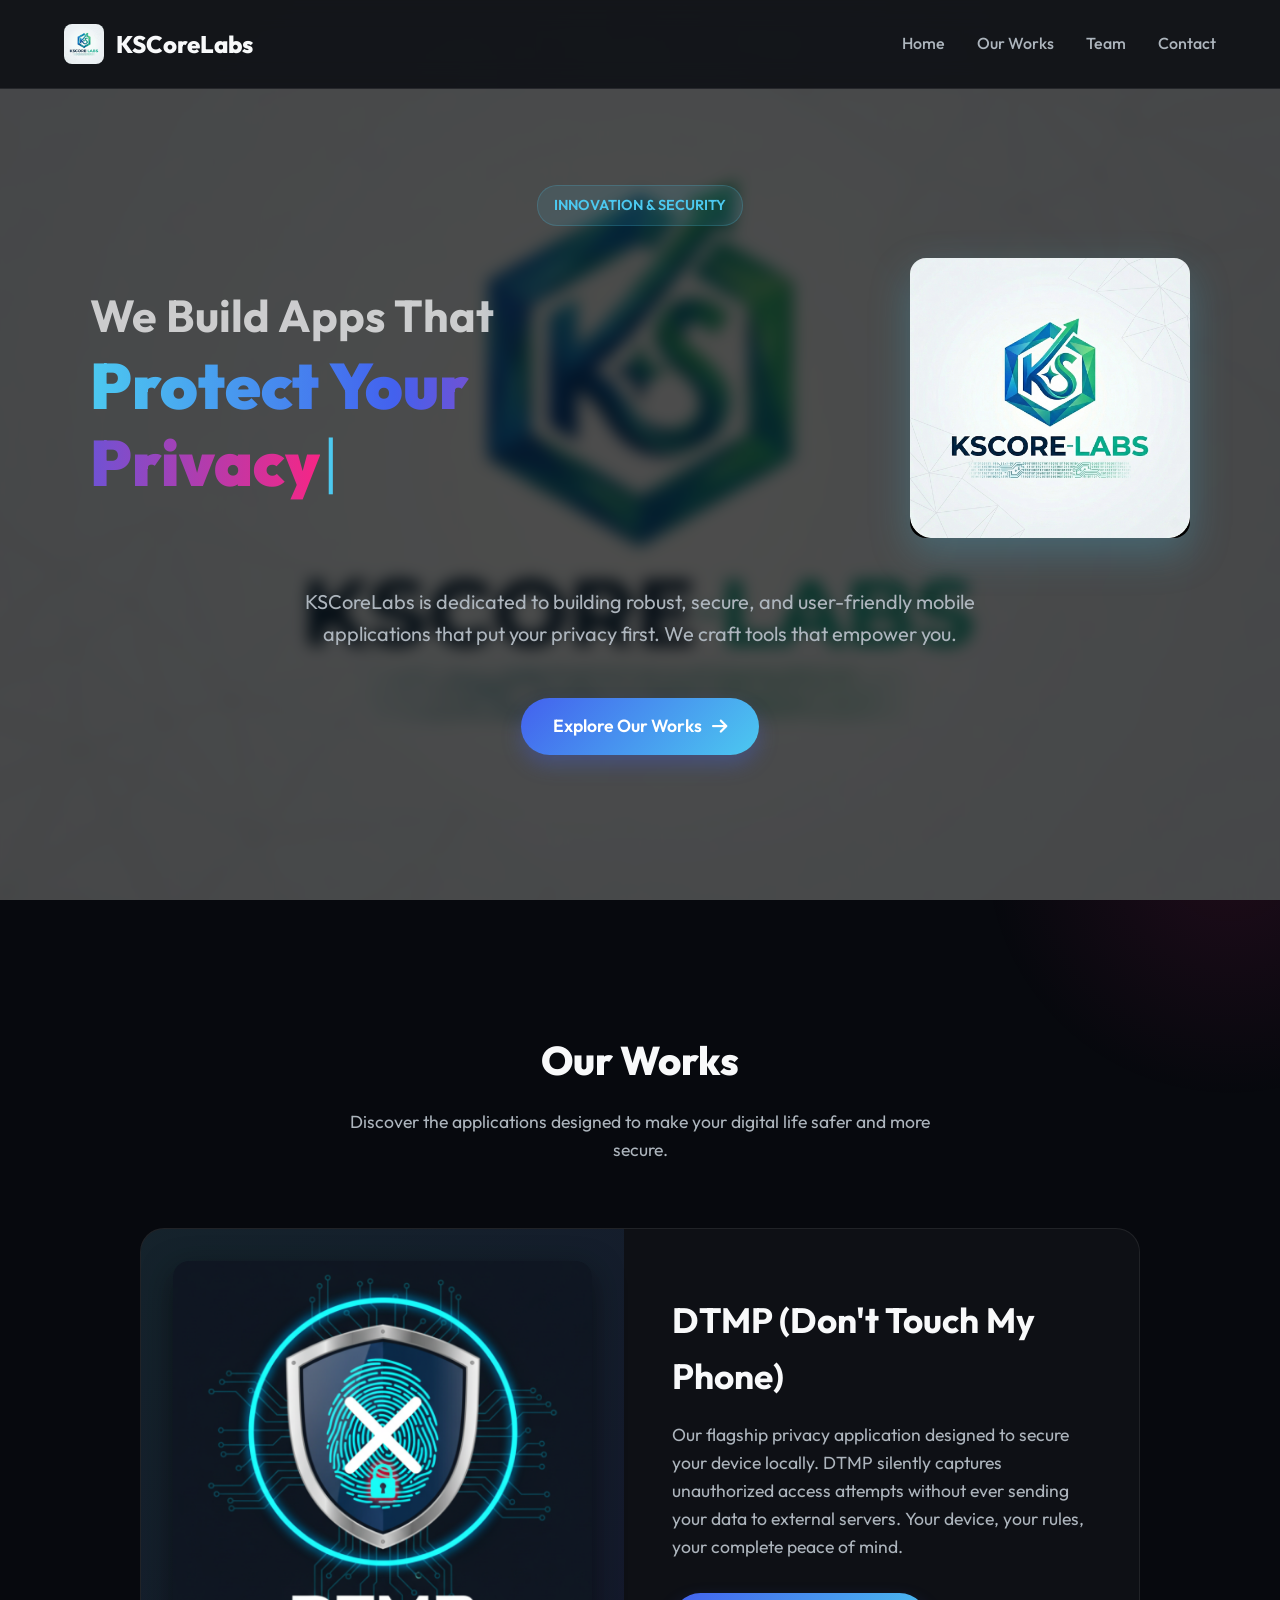
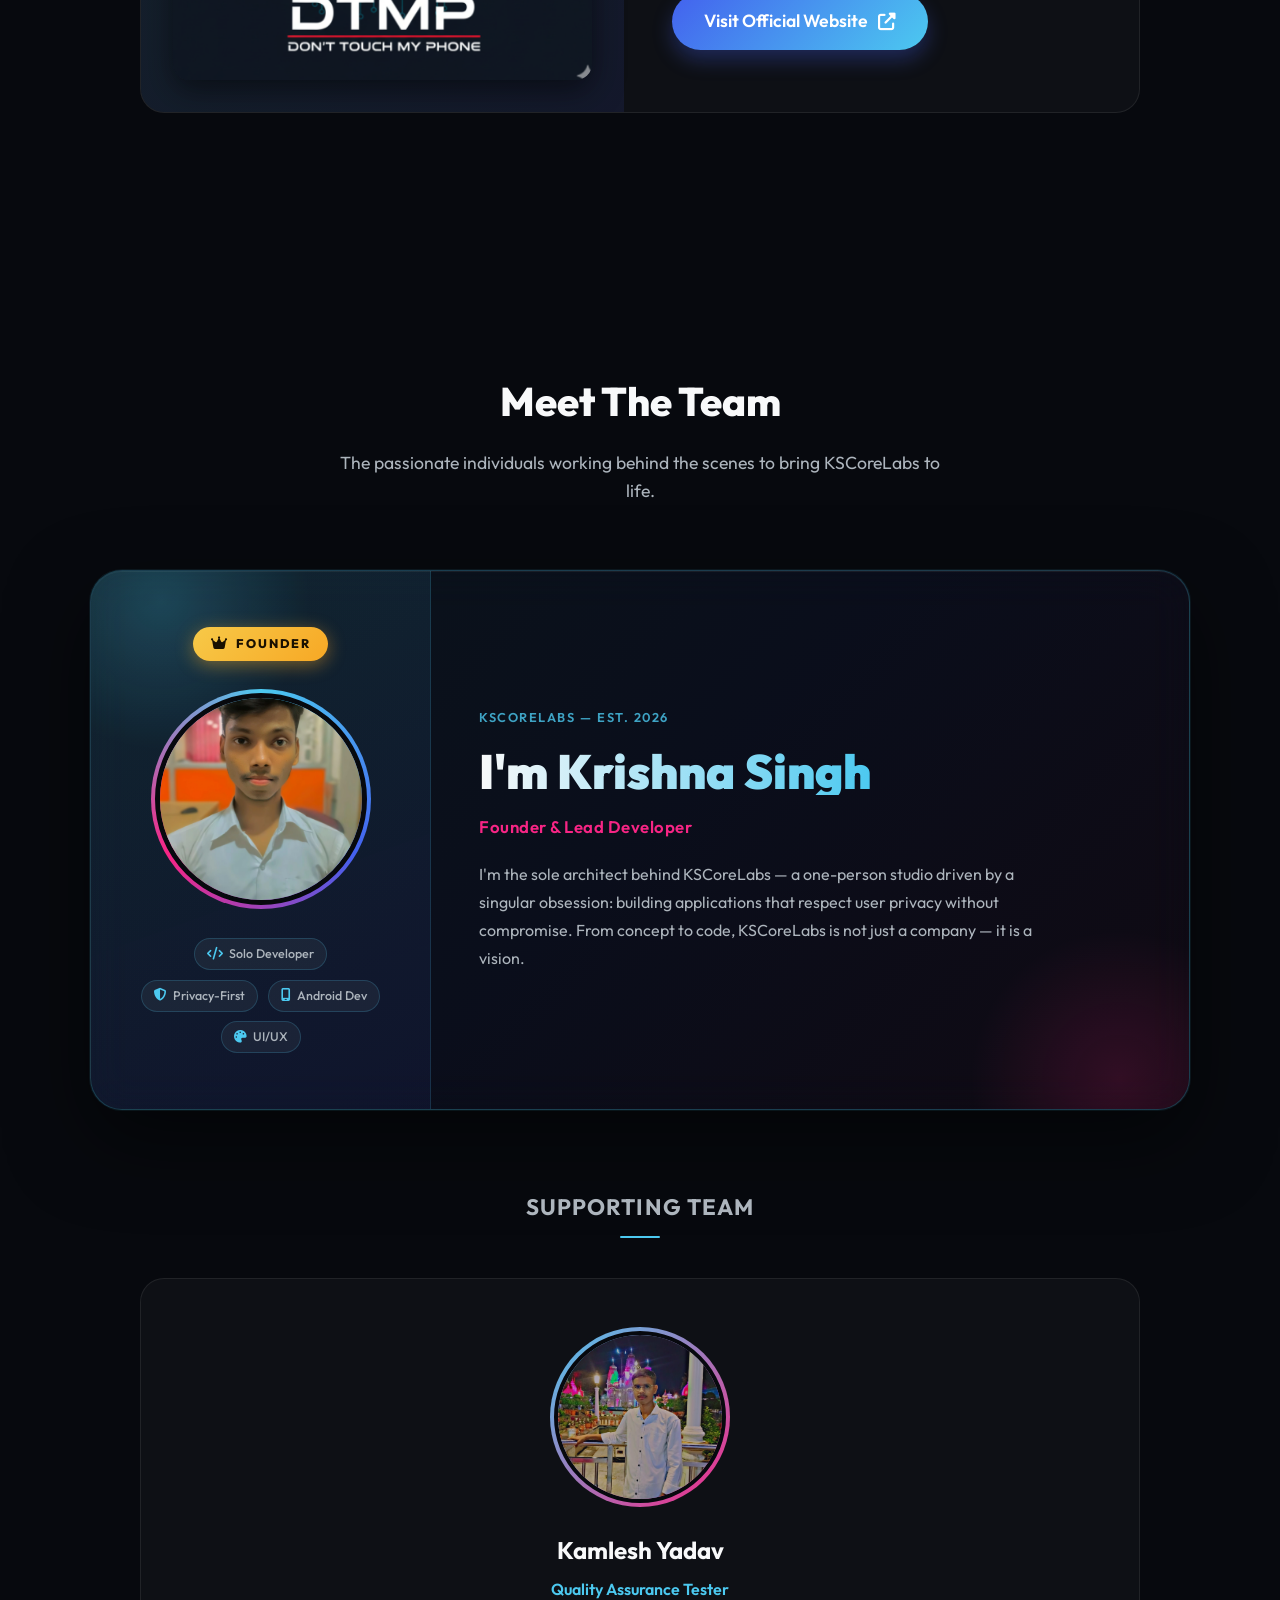
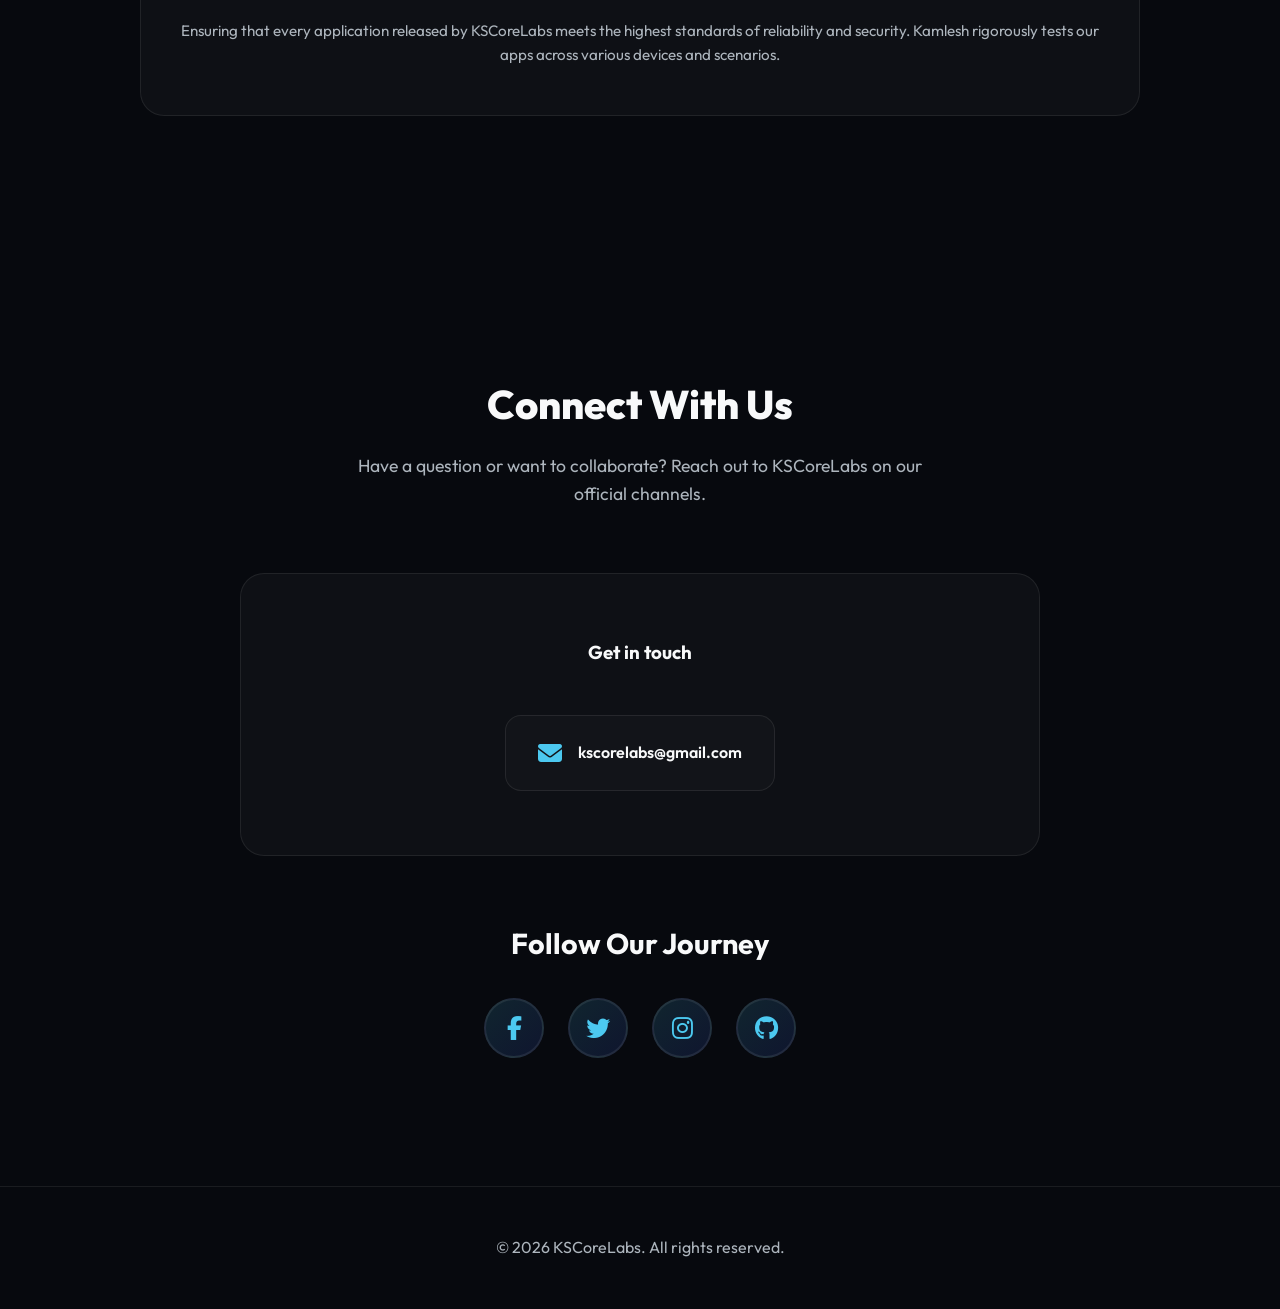
==== index.html @ 0d5e53f2 ".." ====
<!DOCTYPE html>
<html lang="en">
<head>
    <meta charset="UTF-8">
    <meta name="viewport" content="width=device-width, initial-scale=1.0">
    <title>KSCoreLabs | Official Website</title>
    
    <!-- Google Fonts -->
    <link rel="preconnect" href="https://fonts.googleapis.com">
    <link rel="preconnect" href="https://fonts.gstatic.com" crossorigin>
    <link href="https://fonts.googleapis.com/css2?family=Inter:wght@300;400;500;600&family=Outfit:wght@400;600;800;900&display=swap" rel="stylesheet">
    
    <!-- Font Awesome -->
    <link rel="stylesheet" href="https://cdnjs.cloudflare.com/ajax/libs/font-awesome/6.4.0/css/all.min.css">
    
    <!-- CSS -->
    <link rel="stylesheet" href="style.css">
</head>
<body>

    <!-- Background glow elements -->
    <div class="bg-glow"></div>
    <div class="bg-glow-2"></div>

    <!-- Navigation -->
    <nav>
        <a href="#" class="logo">
            <img src="Images/IMG_20260423_155552.png" alt="KSCoreLabs Logo">
            KSCoreLabs
        </a>
        <div class="mobile-menu-btn" id="menu-btn">
            <i class="fa-solid fa-bars"></i>
        </div>
        <ul class="nav-links" id="nav-links">
            <li><a href="#home">Home</a></li>
            <li><a href="#works">Our Works</a></li>
            <li><a href="#team">Team</a></li>
            <li><a href="#contact">Contact</a></li>
        </ul>
    </nav>

    <!-- Hero Section -->
    <section id="home" class="hero">
        <div class="hero-badge reveal">INNOVATION & SECURITY</div>
        <div class="hero-content reveal">
            <div class="hero-text">
                <h1>
                    <span class="hero-static">We Build Apps That </span><br>
                    <span class="hero-typewriter" id="typewriter"></span><span class="hero-cursor">|</span>
                </h1>
            </div>
            <img src="Images/IMG_20260423_155552.png" alt="KSCoreLabs Logo" class="hero-logo">
        </div>
        <p class="reveal">KSCoreLabs is dedicated to building robust, secure, and user-friendly mobile applications that put your privacy first. We craft tools that empower you.</p>
        <a href="#works" class="btn btn-primary reveal">
            Explore Our Works <i class="fa-solid fa-arrow-right"></i>
        </a>
    </section>

    <!-- Works / Projects Section -->
    <section id="works">
        <h2 class="section-title reveal">Our Works</h2>
        <p class="section-subtitle reveal">Discover the applications designed to make your digital life safer and more secure.</p>
        
        <div class="projects-grid">
            <div class="project-card reveal">
                <div class="project-image">
                    <img src="Images/Projectimage/ic_launcher-playstore.png" alt="DTMP App Logo">
                </div>
                <div class="project-content">
                    <h3>DTMP (Don't Touch My Phone)</h3>
                    <p>Our flagship privacy application designed to secure your device locally. DTMP silently captures unauthorized access attempts without ever sending your data to external servers. Your device, your rules, your complete peace of mind.</p>
                    <a href="https://kscorelabs.github.io/dtmp/" target="_blank" class="btn btn-primary" style="align-self: flex-start;">
                        Visit Official Website <i class="fa-solid fa-external-link-alt"></i>
                    </a>
                </div>
            </div>
        </div>
    </section>

   
    <section id="team">
        <h2 class="section-title reveal">Meet The Team</h2>
        <p class="section-subtitle reveal">The passionate individuals working behind the scenes to bring KSCoreLabs to life.</p>

       
        <div class="founder-card reveal">

            
            <div class="founder-glow founder-glow--tl"></div>
            <div class="founder-glow founder-glow--br"></div>

           
            <div class="founder-photo-col">
                <div class="founder-crown-badge">
                    <i class="fa-solid fa-crown"></i> FOUNDER
                </div>
                <div class="founder-img-ring">
                    <div class="founder-img-inner">
                        <img src="Images/about_owner.webp" alt="Krishna Singh">
                    </div>
                </div>
                <div class="founder-tags">
                    <span class="ftag"><i class="fa-solid fa-code"></i> Solo Developer</span>
                    <span class="ftag"><i class="fa-solid fa-shield-halved"></i> Privacy-First</span>
                    <span class="ftag"><i class="fa-solid fa-mobile-screen"></i> Android Dev</span>
                    <span class="ftag"><i class="fa-solid fa-palette"></i> UI/UX</span>
                </div>
            </div>

            <div class="founder-info-col">
                <div class="founder-org-label">KSCoreLabs &mdash; Est. 2026</div>
                <h3 class="founder-name">I'm Krishna Singh</h3>
                <p class="founder-role">Founder &amp; Lead Developer</p>
                <p class="founder-bio">
                    I'm the sole architect behind KSCoreLabs — a one-person studio driven by a singular obsession: building applications that respect user privacy without compromise. From concept to code, KSCoreLabs is not just a company — it is a vision.
                </p>

            </div>
        </div>

       
        <h3 class="team-sub-heading reveal">Supporting Team</h3>
        <div class="team-grid">
           
            <div class="team-card reveal">
                <div class="team-img-wrapper">
                    <img src="Images/tester_image.jpeg" alt="Kamlesh Yadav">
                </div>
                <h4>Kamlesh Yadav</h4>
                <p class="team-role">Quality Assurance Tester</p>
                <p class="team-bio">Ensuring that every application released by KSCoreLabs meets the highest standards of reliability and security. Kamlesh rigorously tests our apps across various devices and scenarios.</p>
            </div>
        </div>
    </section>

   
    <section id="contact">
        <h2 class="section-title reveal">Connect With Us</h2>
        <p class="section-subtitle reveal">Have a question or want to collaborate? Reach out to KSCoreLabs on our official channels.</p>
        
        <div class="contact-container reveal">
            <h3>Get in touch</h3>
            <div class="contact-links">
                <a href="mailto:kscorelabs@gmail.com" class="social-box">
                    <i class="fa-solid fa-envelope"></i> kscorelabs@gmail.com
                </a>
            </div>
        </div>

        <div class="social-links-container reveal">
            <h3>Follow Our Journey</h3>
            <div class="social-links">
                <a href="https://www.facebook.com/kscorelabs" target="_blank" class="social-link" title="Facebook">
                    <i class="fa-brands fa-facebook-f"></i>
                </a>
                <a href="https://x.com/kscorelabs" target="_blank" class="social-link" title="X (Twitter)">
                    <i class="fa-brands fa-twitter"></i>
                </a>
                <a href="https://instagram.com/kscorelabs" target="_blank" class="social-link" title="Instagram">
                    <i class="fa-brands fa-instagram"></i>
                </a>
                <a href="https://github.com/kscorelabs" target="_blank" class="social-link" title="GitHub">
                    <i class="fa-brands fa-github"></i>
                </a>
            </div>
        </div>
    </section>

    
    <footer>
        <p>&copy; 2026 KSCoreLabs. All rights reserved.</p>
    </footer>

   
    <script src="script.js"></script>
</body>
</html>
---- style.css ----
:root {
    --bg-dark: #07090e;
    --bg-card: rgba(255, 255, 255, 0.03);
    --primary: #4cc9f0;
    --secondary: #4361ee;
    --accent: #f72585;
    --text-main: #f8f9fa;
    --text-muted: #adb5bd;
    --border: rgba(255, 255, 255, 0.08);
}

* {
    margin: 0;
    padding: 0;
    box-sizing: border-box;
    font-family: 'Outfit', 'Inter', sans-serif;
    scroll-behavior: smooth;
}

body {
    background-color: var(--bg-dark);
    color: var(--text-main);
    line-height: 1.6;
    overflow-x: hidden;
    position: relative;
}

/* Background Blur Effects */
.bg-glow {
    position: fixed;
    width: 600px;
    height: 600px;
    background: radial-gradient(circle, rgba(67, 97, 238, 0.15) 0%, rgba(0, 0, 0, 0) 70%);
    top: -300px;
    left: -300px;
    border-radius: 50%;
    z-index: -1;
    pointer-events: none;
}

.bg-glow-2 {
    position: fixed;
    width: 500px;
    height: 500px;
    background: radial-gradient(circle, rgba(247, 37, 133, 0.1) 0%, rgba(0, 0, 0, 0) 70%);
    bottom: -200px;
    right: -200px;
    border-radius: 50%;
    z-index: -1;
    pointer-events: none;
}

/* Navigation */
nav {
    position: fixed;
    top: 0;
    width: 100%;
    padding: 1.5rem 5%;
    display: flex;
    justify-content: space-between;
    align-items: center;
    background: rgba(7, 9, 14, 0.8);
    backdrop-filter: blur(12px);
    border-bottom: 1px solid var(--border);
    z-index: 1000;
}

.logo {
    display: flex;
    align-items: center;
    gap: 12px;
    font-size: 1.5rem;
    font-weight: 800;
    color: var(--text-main);
    text-decoration: none;
}

.logo img {
    height: 40px;
    border-radius: 8px;
}

.nav-links {
    display: flex;
    gap: 2rem;
    list-style: none;
}

.nav-links a {
    color: var(--text-muted);
    text-decoration: none;
    font-weight: 500;
    transition: color 0.3s;
}

.nav-links a:hover {
    color: var(--primary);
}

.mobile-menu-btn {
    display: none;
    font-size: 1.5rem;
    color: var(--text-main);
    cursor: pointer;
}

/* Hero Section */
.hero {
    height: 100svh;          /* fixed height — never grows/shrinks with content */
    min-height: 560px;       /* floor for very small screens */
    display: flex;
    flex-direction: column;
    justify-content: center;
    align-items: center;
    text-align: center;
    padding: 100px 5% 60px;
    position: relative;
    overflow: hidden;        /* contain any internal reflow */
}

@media (max-width: 768px) {
    .hero {
        height: 100svh;
        min-height: 480px;
        padding: 90px 5% 40px;
        justify-content: flex-start;
        padding-top: 90px;
    }
}

.hero::before {
    content: '';
    position: absolute;
    /* extend slightly beyond hero bounds so blur edges are clipped */
    inset: -20px;
    background-image: url('Images/IMG_20260423_175306.png');
    background-size: cover;
    background-position: center;
    filter: blur(8px) brightness(0.3);
    z-index: -1;
    /* own compositing layer — prevents repaint when text changes */
    transform: translateZ(0);
    will-change: transform;
}

.hero-badge {
    background: rgba(76, 201, 240, 0.1);
    color: var(--primary);
    padding: 8px 16px;
    border-radius: 20px;
    font-weight: 600;
    font-size: 0.9rem;
    margin-bottom: 2rem;
    border: 1px solid rgba(76, 201, 240, 0.2);
}

.hero h1 {
    font-size: 4rem;
    font-weight: 900;
    line-height: 1.2;
    margin-bottom: 1.5rem;
    max-width: 600px;
    /* Reserve height for 2 lines so the typewriter never causes layout shift */
    min-height: 2.4em;
}

.hero-static {
    color: var(--text-main);
    font-size: 2.8rem;
    font-weight: 700;
    opacity: 0.75;
}

.hero-typewriter {
    background: linear-gradient(to right, var(--primary), var(--secondary), var(--accent));
    -webkit-background-clip: text;
    -webkit-text-fill-color: transparent;
    background-clip: text;
}

.hero-cursor {
    display: inline-block;
    color: var(--primary);
    font-weight: 300;
    margin-left: 2px;
    animation: blink 0.9s step-end infinite;
    -webkit-text-fill-color: var(--primary);
}

@keyframes blink {
    0%, 100% { opacity: 1; }
    50%       { opacity: 0; }
}

.hero-content {
    display: flex;
    align-items: center;
    justify-content: space-between;
    gap: 3rem;
    max-width: 1100px;
    width: 100%;
    margin-bottom: 3rem;
}

.hero-text {
    flex: 1;
    text-align: left;
}

.hero-logo {
    width: 280px;
    height: auto;
    border-radius: 16px;
    box-shadow: 0 15px 40px rgba(76, 201, 240, 0.25);
    flex-shrink: 0;
}

/* Responsive: Adjust layout on tablets */
@media (max-width: 1024px) {
    .hero-content {
        gap: 2rem;
    }
    
    .hero-logo {
        width: 220px;
    }
    
    .hero h1 {
        font-size: 3rem;
        min-height: 2.4em;
    }

    .hero-static {
        font-size: 2.2rem;
    }
}

/* Responsive: Stack on mobile */
@media (max-width: 768px) {
    .hero-content {
        flex-direction: column-reverse;
        text-align: center;
        gap: 1.5rem;
        margin-bottom: 1.5rem;
    }
    
    .hero-text {
        text-align: center;
    }
    
    .hero-logo {
        width: 150px;
        border-radius: 12px;
    }
    
    .hero h1 {
        font-size: 2rem;
        margin-bottom: 0.8rem;
        max-width: 100%;
        /* 3em covers all phrases even when they wrap on narrow mobile */
        min-height: 3em;
    }

    .hero-static {
        font-size: 1.6rem;
    }

    .hero p {
        font-size: 1rem;
        margin-bottom: 2rem;
    }

    .hero-badge {
        font-size: 0.75rem;
        padding: 6px 12px;
        margin-bottom: 1.2rem;
    }

    .btn {
        padding: 12px 24px;
        font-size: 0.95rem;
    }
}

.hero p {
    font-size: 1.25rem;
    color: var(--text-muted);
    max-width: 700px;
    margin-bottom: 3rem;
}

/* Buttons */
.btn {
    padding: 14px 32px;
    border-radius: 30px;
    font-weight: 600;
    font-size: 1.1rem;
    text-decoration: none;
    transition: all 0.3s ease;
    display: inline-flex;
    align-items: center;
    gap: 10px;
    cursor: pointer;
    border: none;
}

.btn-primary {
    background: linear-gradient(135deg, var(--secondary), var(--primary));
    color: #fff;
    box-shadow: 0 10px 20px rgba(67, 97, 238, 0.3);
}

.btn-primary:hover {
    transform: translateY(-3px);
    box-shadow: 0 15px 25px rgba(67, 97, 238, 0.4);
}

/* Section Common */
section {
    padding: 8rem 5%;
}

@media (max-width: 768px) {
    section {
        padding: 5rem 5%;
    }

    .section-title {
        font-size: 2rem;
    }

    .section-subtitle {
        font-size: 1rem;
        margin-bottom: 2.5rem;
    }
}

.section-title {
    text-align: center;
    font-size: 2.5rem;
    font-weight: 800;
    margin-bottom: 1rem;
}

.section-subtitle {
    text-align: center;
    color: var(--text-muted);
    font-size: 1.1rem;
    margin-bottom: 4rem;
    max-width: 600px;
    margin-left: auto;
    margin-right: auto;
}

/* Works / Projects */
.projects-grid {
    display: flex;
    justify-content: center;
}

.project-card {
    background: var(--bg-card);
    border: 1px solid var(--border);
    border-radius: 24px;
    overflow: hidden;
    max-width: 1000px;
    width: 100%;
    display: grid;
    grid-template-columns: 1fr 1fr;
    gap: 2rem;
    transition: transform 0.4s, box-shadow 0.4s;
}

.project-card:hover {
    transform: translateY(-10px);
    box-shadow: 0 20px 40px rgba(0, 0, 0, 0.4);
    border-color: rgba(255, 255, 255, 0.15);
}

.project-image {
    padding: 2rem;
    display: flex;
    align-items: center;
    justify-content: center;
    background: linear-gradient(135deg, rgba(76, 201, 240, 0.1), rgba(67, 97, 238, 0.1));
}

.project-image img {
    max-width: 100%;
    border-radius: 16px;
    box-shadow: 0 10px 30px rgba(0, 0, 0, 0.5);
    transition: transform 0.5s;
}

.project-card:hover .project-image img {
    transform: scale(1.05);
}

.project-content {
    padding: 3rem 3rem 3rem 1rem;
    display: flex;
    flex-direction: column;
    justify-content: center;
}

.project-content h3 {
    font-size: 2.2rem;
    margin-bottom: 1rem;
}

.project-content p {
    color: var(--text-muted);
    margin-bottom: 2rem;
    font-size: 1.1rem;
}

/* Team */
.team-grid {
    display: grid;
    grid-template-columns: repeat(auto-fit, minmax(300px, 1fr));
    gap: 3rem;
    max-width: 1000px;
    margin: 0 auto;
}

.team-card {
    background: var(--bg-card);
    border: 1px solid var(--border);
    border-radius: 24px;
    padding: 3rem 2rem;
    text-align: center;
    transition: all 0.3s;
}

.team-card:hover {
    transform: translateY(-10px);
    border-color: var(--primary);
    background: rgba(255, 255, 255, 0.05);
}

.team-img-wrapper {
    width: 180px;
    height: 180px;
    margin: 0 auto 1.5rem;
    border-radius: 50%;
    padding: 4px;
    background: linear-gradient(135deg, var(--primary), var(--accent));
}

.team-img-wrapper img {
    width: 100%;
    height: 100%;
    object-fit: cover;
    border-radius: 50%;
    border: 4px solid var(--bg-dark);
}

.team-card h4 {
    font-size: 1.5rem;
    margin-bottom: 0.5rem;
}

.team-role {
    color: var(--primary);
    font-weight: 600;
    margin-bottom: 1rem;
}

.team-bio {
    color: var(--text-muted);
    font-size: 0.95rem;
}

/* Contact */
.contact-container {
    background: var(--bg-card);
    border: 1px solid var(--border);
    border-radius: 24px;
    padding: 4rem;
    max-width: 800px;
    margin: 0 auto;
    text-align: center;
}

.contact-links {
    display: flex;
    justify-content: center;
    gap: 2rem;
    margin-top: 3rem;
    flex-wrap: wrap;
}

.social-box {
    display: flex;
    align-items: center;
    gap: 1rem;
    padding: 1.5rem 2rem;
    background: rgba(255, 255, 255, 0.02);
    border: 1px solid var(--border);
    border-radius: 16px;
    text-decoration: none;
    color: var(--text-main);
    transition: all 0.3s;
    font-weight: 600;
}

.social-box i {
    font-size: 1.5rem;
    color: var(--primary);
}

.social-box:hover {
    background: rgba(76, 201, 240, 0.1);
    border-color: var(--primary);
    transform: translateY(-5px);
}

/* Social Links */
.social-links-container {
    margin-top: 4rem;
    text-align: center;
}

.social-links-container h3 {
    font-size: 1.8rem;
    margin-bottom: 2rem;
    color: var(--text-main);
}

.social-links {
    display: flex;
    justify-content: center;
    gap: 1.5rem;
    flex-wrap: wrap;
}

.social-link {
    width: 60px;
    height: 60px;
    display: flex;
    align-items: center;
    justify-content: center;
    background: linear-gradient(135deg, rgba(76, 201, 240, 0.15), rgba(67, 97, 238, 0.15));
    border: 2px solid var(--border);
    border-radius: 50%;
    color: var(--primary);
    font-size: 1.5rem;
    text-decoration: none;
    transition: all 0.3s cubic-bezier(0.34, 1.56, 0.64, 1);
    position: relative;
    overflow: hidden;
}

.social-link::before {
    content: '';
    position: absolute;
    top: 0;
    left: -100%;
    width: 100%;
    height: 100%;
    background: linear-gradient(135deg, var(--primary), var(--secondary));
    border-radius: 50%;
    z-index: -1;
    transition: left 0.3s cubic-bezier(0.34, 1.56, 0.64, 1);
}

.social-link:hover {
    color: #fff;
    border-color: var(--primary);
    transform: translateY(-10px) scale(1.1);
    box-shadow: 0 15px 35px rgba(76, 201, 240, 0.3);
}

.social-link:hover::before {
    left: 0;
}

/* Responsive: Social links on mobile */
@media (max-width: 768px) {
    .social-links {
        gap: 1rem;
    }
    
    .social-link {
        width: 50px;
        height: 50px;
        font-size: 1.2rem;
    }
    
    .social-links-container h3 {
        font-size: 1.5rem;
    }
}

/* ============================================================
   FOUNDER CARD — Premium Full-Width Layout
   ============================================================ */

.founder-card {
    position: relative;
    max-width: 1100px;
    margin: 0 auto 5rem;
    display: grid;
    grid-template-columns: 340px 1fr;
    gap: 0;
    border-radius: 32px;
    overflow: hidden;
    background: linear-gradient(135deg,
        rgba(76, 201, 240, 0.06) 0%,
        rgba(67, 97, 238, 0.06) 50%,
        rgba(247, 37, 133, 0.04) 100%);
    border: 1px solid rgba(76, 201, 240, 0.25);
    box-shadow:
        0 0 0 1px rgba(76, 201, 240, 0.08),
        0 30px 80px rgba(0, 0, 0, 0.5),
        inset 0 1px 0 rgba(255, 255, 255, 0.06);
    backdrop-filter: blur(20px);
    transition: box-shadow 0.5s ease, transform 0.5s ease;
}

.founder-card:hover {
    transform: translateY(-6px);
    box-shadow:
        0 0 0 1px rgba(76, 201, 240, 0.2),
        0 40px 100px rgba(0, 0, 0, 0.6),
        0 0 60px rgba(76, 201, 240, 0.12),
        inset 0 1px 0 rgba(255, 255, 255, 0.08);
}

/* Animated corner glow blobs */
.founder-glow {
    position: absolute;
    width: 300px;
    height: 300px;
    border-radius: 50%;
    pointer-events: none;
    animation: founderPulse 6s ease-in-out infinite;
    z-index: 0;
}

.founder-glow--tl {
    top: -120px;
    left: -80px;
    background: radial-gradient(circle, rgba(76, 201, 240, 0.2) 0%, transparent 70%);
    animation-delay: 0s;
}

.founder-glow--br {
    bottom: -120px;
    right: -80px;
    background: radial-gradient(circle, rgba(247, 37, 133, 0.15) 0%, transparent 70%);
    animation-delay: 3s;
}

@keyframes founderPulse {
    0%, 100% { transform: scale(1);   opacity: 0.8; }
    50%       { transform: scale(1.2); opacity: 1;   }
}

/* ---- Photo Column ---- */
.founder-photo-col {
    position: relative;
    z-index: 1;
    display: flex;
    flex-direction: column;
    align-items: center;
    justify-content: center;
    padding: 3.5rem 2.5rem;
    background: linear-gradient(160deg,
        rgba(76, 201, 240, 0.1) 0%,
        rgba(67, 97, 238, 0.08) 100%);
    border-right: 1px solid rgba(76, 201, 240, 0.15);
    gap: 1.8rem;
}

/* Crown badge */
.founder-crown-badge {
    display: inline-flex;
    align-items: center;
    gap: 8px;
    background: linear-gradient(135deg, #f7c948, #f7a825);
    color: #1a1000;
    padding: 7px 18px;
    border-radius: 30px;
    font-size: 0.78rem;
    font-weight: 800;
    letter-spacing: 0.15em;
    text-transform: uppercase;
    box-shadow: 0 4px 18px rgba(247, 168, 37, 0.45);
    animation: crownFloat 3s ease-in-out infinite;
}

.founder-crown-badge i {
    font-size: 0.9rem;
}

@keyframes crownFloat {
    0%, 100% { transform: translateY(0);  }
    50%       { transform: translateY(-4px); }
}

/* Spinning gradient ring */
.founder-img-ring {
    width: 220px;
    height: 220px;
    border-radius: 50%;
    padding: 4px;
    background: conic-gradient(
        var(--primary),
        var(--secondary),
        var(--accent),
        var(--primary)
    );
    flex-shrink: 0;
}

.founder-img-inner {
    width: 100%;
    height: 100%;
    border-radius: 50%;
    overflow: hidden;
    border: 5px solid var(--bg-dark);
}

.founder-img-inner img {
    width: 100%;
    height: 100%;
    object-fit: cover;
    transition: transform 0.5s ease;
}

.founder-card:hover .founder-img-inner img {
    transform: scale(1.07);
}

/* Skill tags */
.founder-tags {
    display: flex;
    flex-wrap: wrap;
    gap: 0.6rem;
    justify-content: center;
}

.ftag {
    display: inline-flex;
    align-items: center;
    gap: 6px;
    background: rgba(255, 255, 255, 0.05);
    border: 1px solid rgba(76, 201, 240, 0.2);
    color: var(--text-muted);
    padding: 5px 12px;
    border-radius: 20px;
    font-size: 0.78rem;
    font-weight: 500;
    transition: all 0.3s;
}

.ftag i {
    color: var(--primary);
    font-size: 0.8rem;
}

.ftag:hover {
    background: rgba(76, 201, 240, 0.12);
    border-color: var(--primary);
    color: var(--text-main);
    transform: translateY(-2px);
}

/* ---- Info Column ---- */
.founder-info-col {
    position: relative;
    z-index: 1;
    padding: 3.5rem 3.5rem 3.5rem 3rem;
    display: flex;
    flex-direction: column;
    justify-content: center;
    gap: 1.2rem;
}

.founder-org-label {
    font-size: 0.8rem;
    font-weight: 600;
    letter-spacing: 0.12em;
    text-transform: uppercase;
    color: var(--primary);
    opacity: 0.8;
}

.founder-name {
    font-size: 3rem;
    font-weight: 900;
    line-height: 1;
    background: linear-gradient(90deg, var(--text-main) 0%, var(--primary) 60%, var(--accent) 100%);
    -webkit-background-clip: text;
    -webkit-text-fill-color: transparent;
    background-clip: text;
}

.founder-role {
    font-size: 1.05rem;
    font-weight: 600;
    color: var(--accent);
    letter-spacing: 0.03em;
}

.founder-bio {
    color: var(--text-muted);
    font-size: 1rem;
    line-height: 1.75;
    max-width: 560px;
}

/* Stats row */
.founder-stats {
    display: flex;
    align-items: center;
    gap: 1.5rem;
    margin: 0.5rem 0;
}

.fstat {
    display: flex;
    flex-direction: column;
    gap: 2px;
}

.fstat-num {
    font-size: 2rem;
    font-weight: 900;
    background: linear-gradient(135deg, var(--primary), var(--secondary));
    -webkit-background-clip: text;
    -webkit-text-fill-color: transparent;
    background-clip: text;
    line-height: 1;
}

.fstat-label {
    font-size: 0.75rem;
    color: var(--text-muted);
    font-weight: 500;
    text-transform: uppercase;
    letter-spacing: 0.08em;
}

.fstat-divider {
    width: 1px;
    height: 40px;
    background: rgba(255, 255, 255, 0.1);
}

/* Quote block */
.founder-quote {
    display: flex;
    align-items: flex-start;
    gap: 12px;
    background: rgba(76, 201, 240, 0.06);
    border-left: 3px solid var(--primary);
    border-radius: 0 12px 12px 0;
    padding: 1rem 1.4rem;
    color: var(--text-muted);
    font-style: italic;
    font-size: 0.95rem;
    line-height: 1.6;
}

.founder-quote i {
    color: var(--primary);
    font-size: 1.1rem;
    flex-shrink: 0;
    margin-top: 2px;
}

/* Supporting team sub-heading */
.team-sub-heading {
    text-align: center;
    font-size: 1.4rem;
    font-weight: 700;
    color: var(--text-muted);
    letter-spacing: 0.05em;
    text-transform: uppercase;
    margin-bottom: 2.5rem;
    position: relative;
}

.team-sub-heading::after {
    content: '';
    display: block;
    width: 40px;
    height: 2px;
    background: var(--primary);
    margin: 0.6rem auto 0;
    border-radius: 2px;
}

/* Responsive: Founder card */
@media (max-width: 900px) {
    .founder-card {
        grid-template-columns: 1fr;
        margin: 0 0 3rem;
    }

    .founder-photo-col {
        border-right: none;
        border-bottom: 1px solid rgba(76, 201, 240, 0.15);
        padding: 2.5rem 1.5rem;
        gap: 1.2rem;
    }

    .founder-info-col {
        padding: 2rem 1.5rem;
        gap: 0.9rem;
    }

    .founder-name {
        font-size: 2.2rem;
    }

    .founder-bio {
        max-width: 100%;
    }
}

@media (max-width: 500px) {
    .founder-img-ring {
        width: 160px;
        height: 160px;
    }

    .founder-name {
        font-size: 1.8rem;
    }

    .founder-org-label {
        font-size: 0.72rem;
    }

    .founder-role {
        font-size: 0.95rem;
    }

    .founder-bio {
        font-size: 0.92rem;
    }

    .founder-stats {
        flex-wrap: wrap;
        gap: 1rem;
        justify-content: center;
    }

    .fstat-divider {
        display: none;
    }

    .fstat {
        align-items: center;
    }

    .fstat-num {
        font-size: 1.6rem;
    }

    .founder-quote {
        font-size: 0.88rem;
        padding: 0.8rem 1rem;
    }

    .founder-tags {
        gap: 0.4rem;
    }

    .ftag {
        font-size: 0.72rem;
        padding: 4px 10px;
    }

    .team-grid {
        grid-template-columns: 1fr;
    }

    .team-img-wrapper {
        width: 140px;
        height: 140px;
    }

    .contact-container {
        padding: 1.5rem 1rem;
    }
}

/* Footer */
footer {
    text-align: center;
    padding: 3rem 5%;
    border-top: 1px solid var(--border);
    color: var(--text-muted);
}

.footer-socials {
    display: flex;
    justify-content: center;
    gap: 1.5rem;
    margin-bottom: 1.5rem;
}

.footer-socials a {
    color: var(--text-main);
    font-size: 1.5rem;
    transition: color 0.3s, transform 0.3s;
}

.footer-socials a:hover {
    color: var(--primary);
    transform: translateY(-3px);
}

/* Animations */
.reveal {
    opacity: 0;
    transform: translateY(30px);
    transition: all 0.8s ease;
}

.reveal.active {
    opacity: 1;
    transform: translateY(0);
}

/* Responsive */
@media (max-width: 900px) {
    .project-card {
        grid-template-columns: 1fr;
    }
    .project-image {
        padding: 2rem;
    }
    .project-content {
        padding: 1.5rem 2rem 2rem;
        text-align: center;
    }
    .project-content h3 {
        font-size: 1.6rem;
    }
    .project-content p {
        font-size: 1rem;
    }
    .project-content .btn {
        align-self: center !important;
    }
}

@media (max-width: 768px) {
    .hero h1 {
        font-size: 3rem;
    }
    
    .nav-links {
        position: absolute;
        top: 100%;
        left: 0;
        width: 100%;
        background: var(--bg-dark);
        flex-direction: column;
        padding: 2rem 0;
        text-align: center;
        border-bottom: 1px solid var(--border);
        display: none;
    }
    
    .nav-links.show {
        display: flex;
    }
    
    .mobile-menu-btn {
        display: block;
    }

    .contact-container {
        padding: 2rem;
    }
}
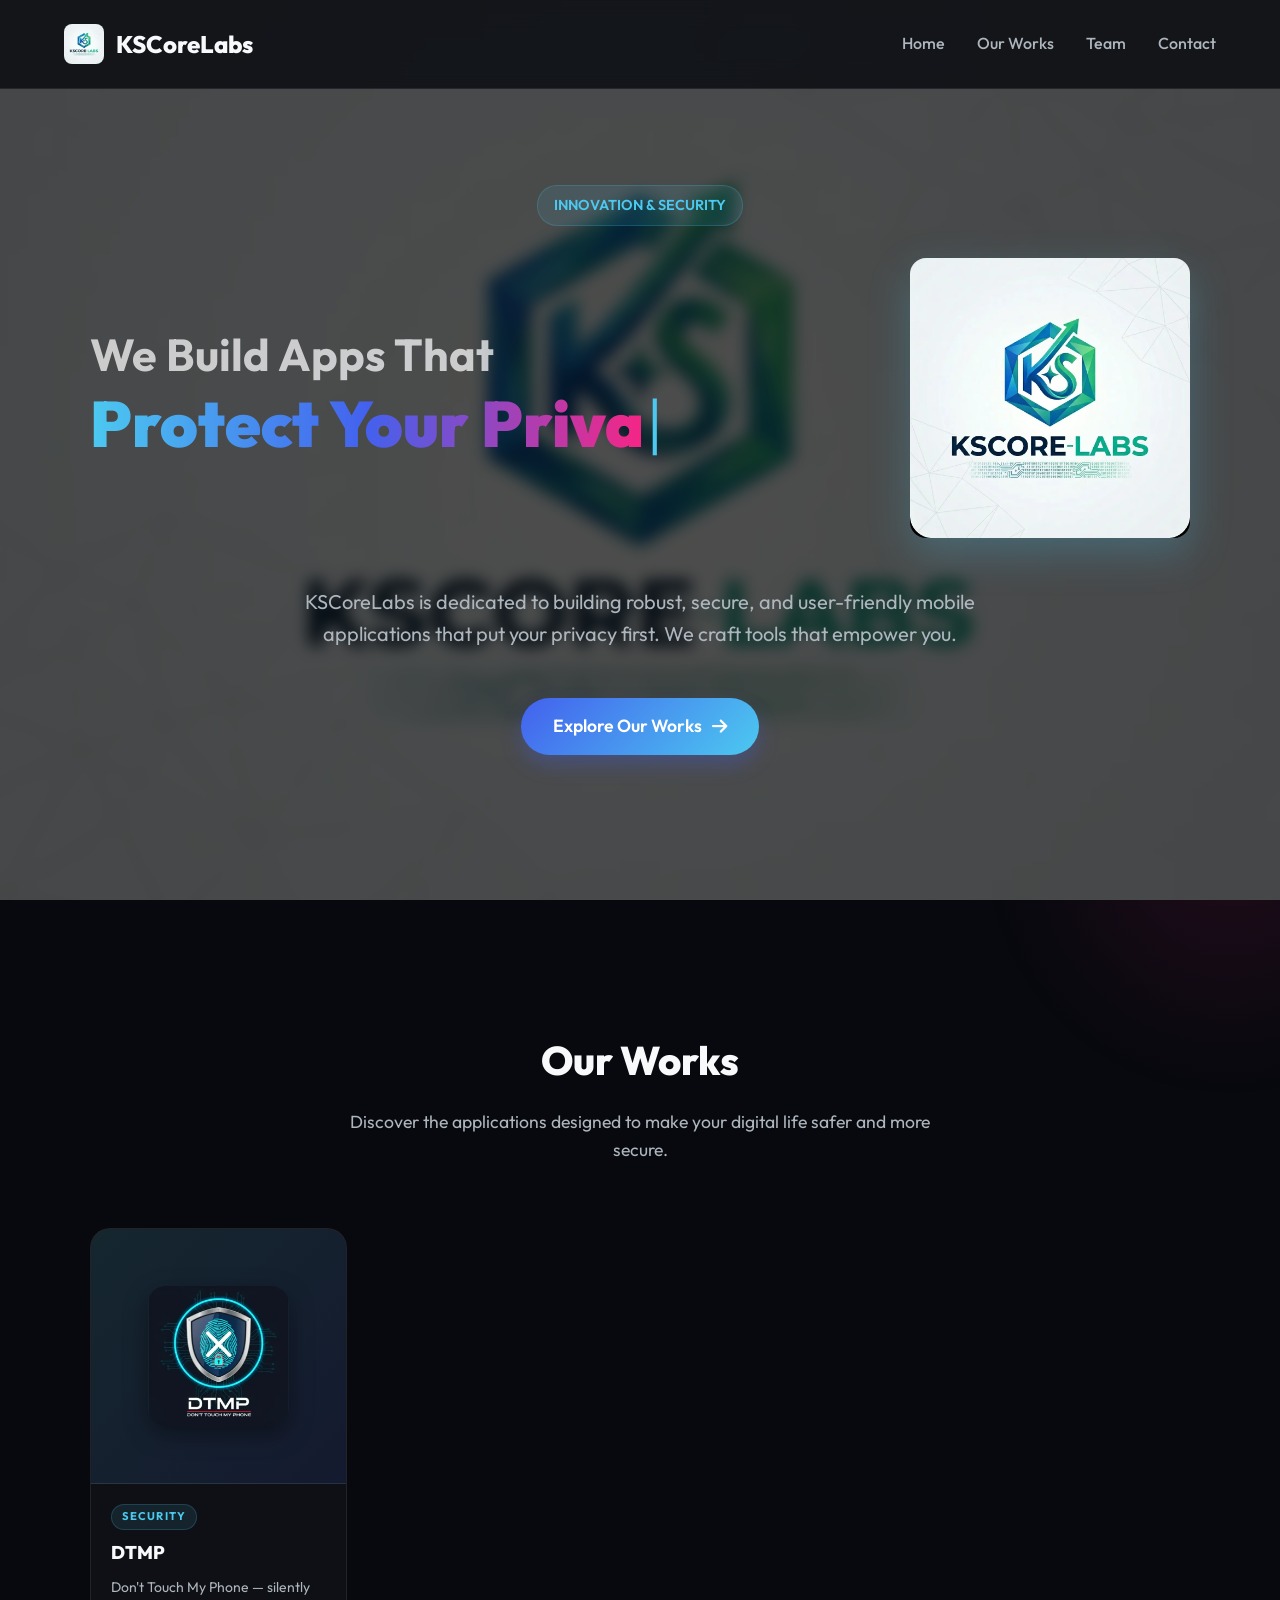
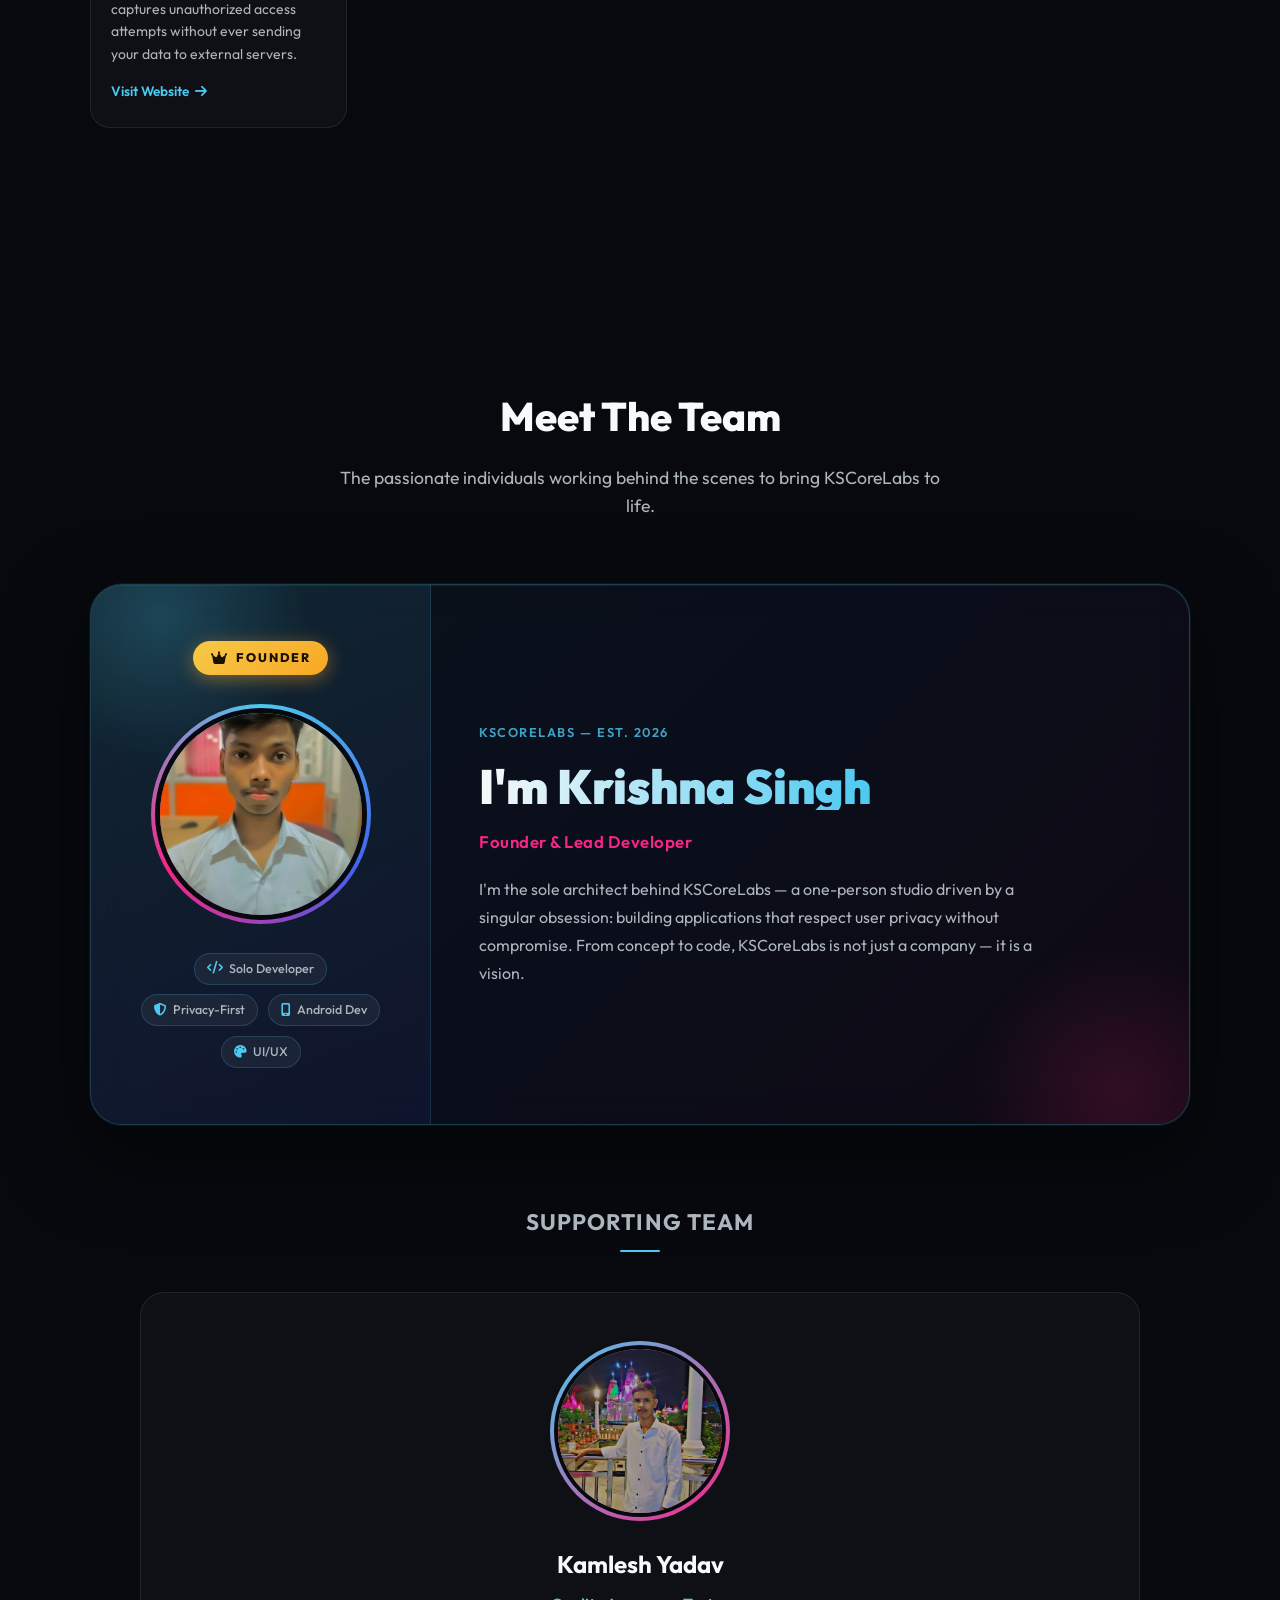
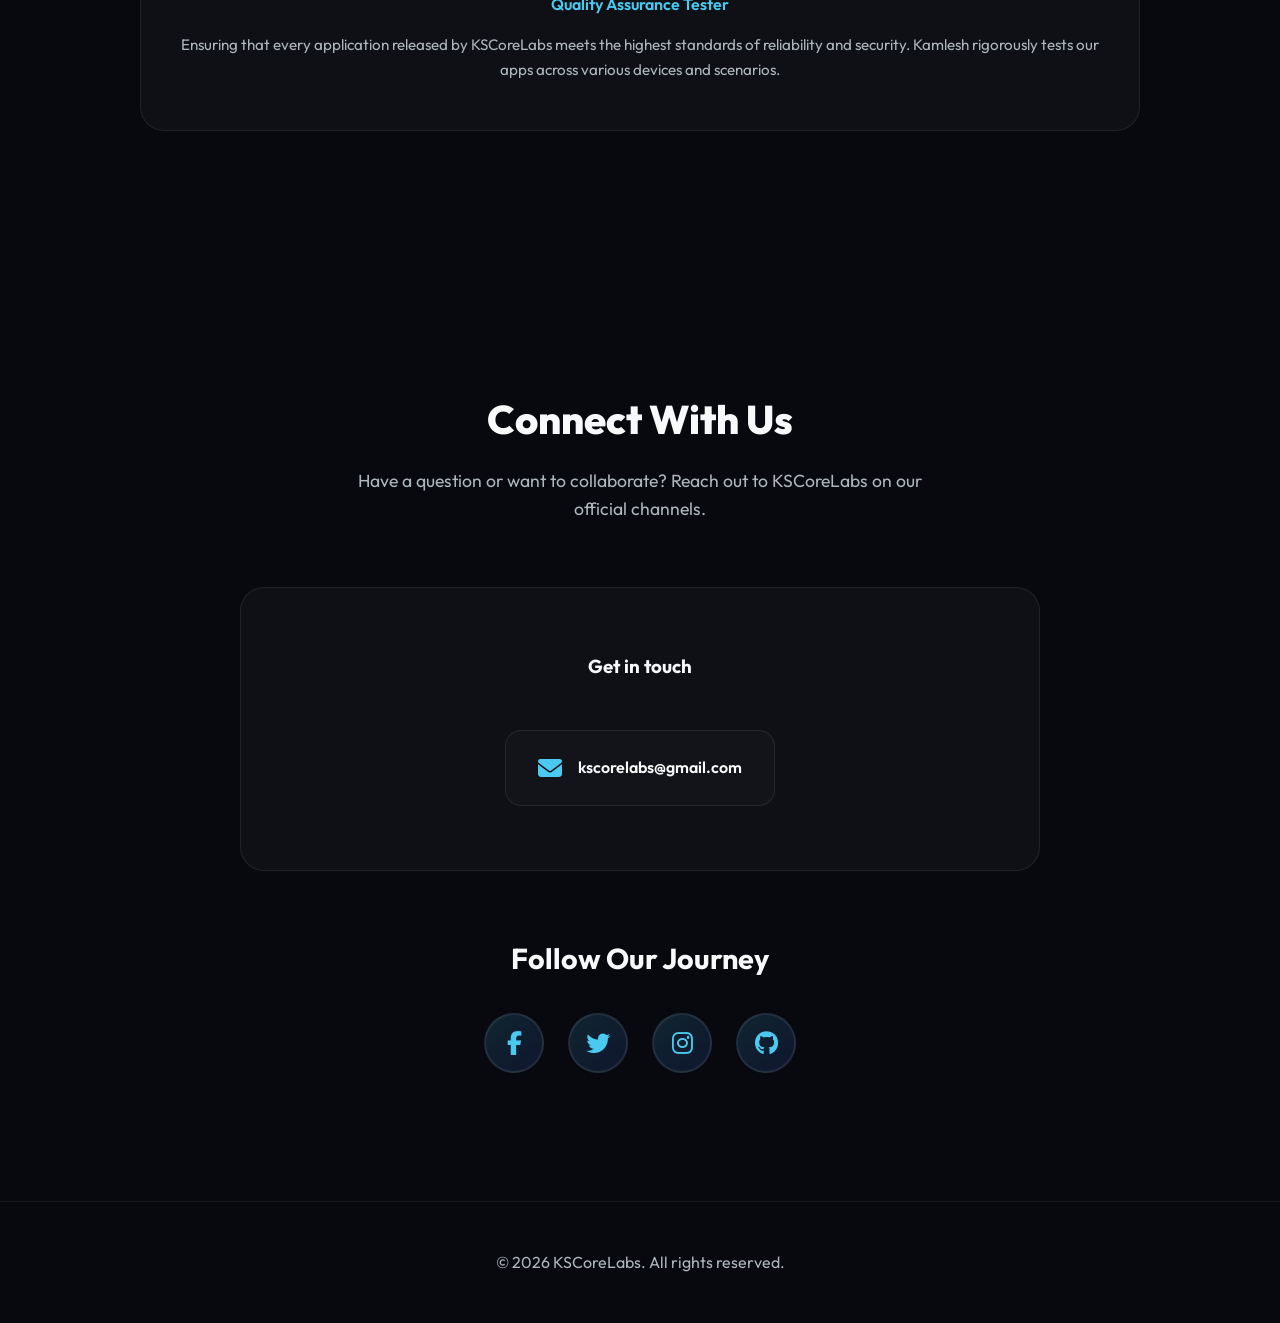
==== commit 66fc003c: "design" ====
--- a/index.html
+++ b/index.html
@@ -25,7 +25,7 @@
     <!-- Navigation -->
     <nav>
         <a href="#" class="logo">
-            <img src="Images/IMG_20260423_155552.png" alt="KSCoreLabs Logo">
+            <img src="Images/IMG_20260423_155552.webp" alt="KSCoreLabs Logo">
             KSCoreLabs
         </a>
         <div class="mobile-menu-btn" id="menu-btn">
@@ -49,7 +49,7 @@
                     <span class="hero-typewriter" id="typewriter"></span><span class="hero-cursor">|</span>
                 </h1>
             </div>
-            <img src="Images/IMG_20260423_155552.png" alt="KSCoreLabs Logo" class="hero-logo">
+            <img src="Images/IMG_20260423_155552.webp" alt="KSCoreLabs Logo" class="hero-logo">
         </div>
         <p class="reveal">KSCoreLabs is dedicated to building robust, secure, and user-friendly mobile applications that put your privacy first. We craft tools that empower you.</p>
         <a href="#works" class="btn btn-primary reveal">
@@ -64,14 +64,15 @@
         
         <div class="projects-grid">
             <div class="project-card reveal">
-                <div class="project-image">
-                    <img src="Images/Projectimage/ic_launcher-playstore.png" alt="DTMP App Logo">
+                <div class="project-card-img">
+                    <img src="Images/Projectimage/ic_launcher-playstore.webp" alt="DTMP App Logo">
                 </div>
-                <div class="project-content">
-                    <h3>DTMP (Don't Touch My Phone)</h3>
-                    <p>Our flagship privacy application designed to secure your device locally. DTMP silently captures unauthorized access attempts without ever sending your data to external servers. Your device, your rules, your complete peace of mind.</p>
-                    <a href="https://kscorelabs.github.io/dtmp/" target="_blank" class="btn btn-primary" style="align-self: flex-start;">
-                        Visit Official Website <i class="fa-solid fa-external-link-alt"></i>
+                <div class="project-card-body">
+                    <span class="project-tag">Security</span>
+                    <h3>DTMP</h3>
+                    <p>Don't Touch My Phone — silently captures unauthorized access attempts without ever sending your data to external servers.</p>
+                    <a href="https://kscorelabs.github.io/dtmp/" target="_blank" class="project-link">
+                        Visit Website <i class="fa-solid fa-arrow-right"></i>
                     </a>
                 </div>
             </div>
@@ -125,7 +126,7 @@
            
             <div class="team-card reveal">
                 <div class="team-img-wrapper">
-                    <img src="Images/tester_image.jpeg" alt="Kamlesh Yadav">
+                    <img src="Images/tester_image.webp" alt="Kamlesh Yadav">
                 </div>
                 <h4>Kamlesh Yadav</h4>
                 <p class="team-role">Quality Assurance Tester</p>
--- a/style.css
+++ b/style.css
@@ -133,7 +133,7 @@
     position: absolute;
     /* extend slightly beyond hero bounds so blur edges are clipped */
     inset: -20px;
-    background-image: url('Images/IMG_20260423_175306.png');
+    background-image: url('Images/IMG_20260423_175306.webp');
     background-size: cover;
     background-position: center;
     filter: blur(8px) brightness(0.3);
@@ -352,66 +352,110 @@
     margin-right: auto;
 }
 
-/* Works / Projects */
+/* Works / Projects — compact grid cards */
 .projects-grid {
-    display: flex;
-    justify-content: center;
+    display: grid;
+    grid-template-columns: repeat(auto-fill, minmax(240px, 1fr));
+    gap: 1.5rem;
+    max-width: 1100px;
+    margin: 0 auto;
 }
 
 .project-card {
     background: var(--bg-card);
     border: 1px solid var(--border);
-    border-radius: 24px;
+    border-radius: 20px;
     overflow: hidden;
-    max-width: 1000px;
+    display: flex;
+    flex-direction: column;
+    transition: transform 0.35s ease, box-shadow 0.35s ease, border-color 0.35s ease;
+    cursor: pointer;
+}
+
+.project-card:hover {
+    transform: translateY(-8px);
+    box-shadow: 0 20px 50px rgba(0, 0, 0, 0.45);
+    border-color: rgba(76, 201, 240, 0.35);
+}
+
+/* Square image banner at the top */
+.project-card-img {
     width: 100%;
-    display: grid;
-    grid-template-columns: 1fr 1fr;
-    gap: 2rem;
-    transition: transform 0.4s, box-shadow 0.4s;
-}
-
-.project-card:hover {
-    transform: translateY(-10px);
-    box-shadow: 0 20px 40px rgba(0, 0, 0, 0.4);
-    border-color: rgba(255, 255, 255, 0.15);
-}
-
-.project-image {
-    padding: 2rem;
+    aspect-ratio: 1 / 1;
+    background: linear-gradient(135deg, rgba(76,201,240,0.12), rgba(67,97,238,0.12));
     display: flex;
     align-items: center;
     justify-content: center;
-    background: linear-gradient(135deg, rgba(76, 201, 240, 0.1), rgba(67, 97, 238, 0.1));
-}
-
-.project-image img {
-    max-width: 100%;
-    border-radius: 16px;
-    box-shadow: 0 10px 30px rgba(0, 0, 0, 0.5);
-    transition: transform 0.5s;
-}
-
-.project-card:hover .project-image img {
-    transform: scale(1.05);
-}
-
-.project-content {
-    padding: 3rem 3rem 3rem 1rem;
+    overflow: hidden;
+    border-bottom: 1px solid var(--border);
+}
+
+.project-card-img img {
+    width: 55%;
+    height: 55%;
+    object-fit: contain;
+    transition: transform 0.4s ease;
+    border-radius: 18px;
+    box-shadow: 0 8px 24px rgba(0,0,0,0.4);
+}
+
+.project-card:hover .project-card-img img {
+    transform: scale(1.08);
+}
+
+/* Text body */
+.project-card-body {
+    padding: 1.25rem 1.25rem 1.5rem;
     display: flex;
     flex-direction: column;
-    justify-content: center;
-}
-
-.project-content h3 {
-    font-size: 2.2rem;
-    margin-bottom: 1rem;
-}
-
-.project-content p {
+    gap: 0.5rem;
+    flex: 1;
+}
+
+.project-tag {
+    font-size: 0.7rem;
+    font-weight: 700;
+    letter-spacing: 0.1em;
+    text-transform: uppercase;
+    color: var(--primary);
+    background: rgba(76, 201, 240, 0.1);
+    border: 1px solid rgba(76, 201, 240, 0.2);
+    border-radius: 20px;
+    padding: 3px 10px;
+    display: inline-block;
+    align-self: flex-start;
+}
+
+.project-card-body h3 {
+    font-size: 1.15rem;
+    font-weight: 800;
+    color: var(--text-main);
+    margin: 0;
+}
+
+.project-card-body p {
     color: var(--text-muted);
-    margin-bottom: 2rem;
-    font-size: 1.1rem;
+    font-size: 0.875rem;
+    line-height: 1.6;
+    margin: 0;
+    flex: 1;
+}
+
+.project-link {
+    display: inline-flex;
+    align-items: center;
+    gap: 6px;
+    color: var(--primary);
+    text-decoration: none;
+    font-size: 0.85rem;
+    font-weight: 600;
+    margin-top: 0.5rem;
+    transition: gap 0.2s ease, color 0.2s ease;
+}
+
+.project-link:hover {
+    gap: 10px;
+    color: #fff;
 }
 
 /* Team */
@@ -1028,27 +1072,6 @@
 }
 
 /* Responsive */
-@media (max-width: 900px) {
-    .project-card {
-        grid-template-columns: 1fr;
-    }
-    .project-image {
-        padding: 2rem;
-    }
-    .project-content {
-        padding: 1.5rem 2rem 2rem;
-        text-align: center;
-    }
-    .project-content h3 {
-        font-size: 1.6rem;
-    }
-    .project-content p {
-        font-size: 1rem;
-    }
-    .project-content .btn {
-        align-self: center !important;
-    }
-}
 
 @media (max-width: 768px) {
     .hero h1 {
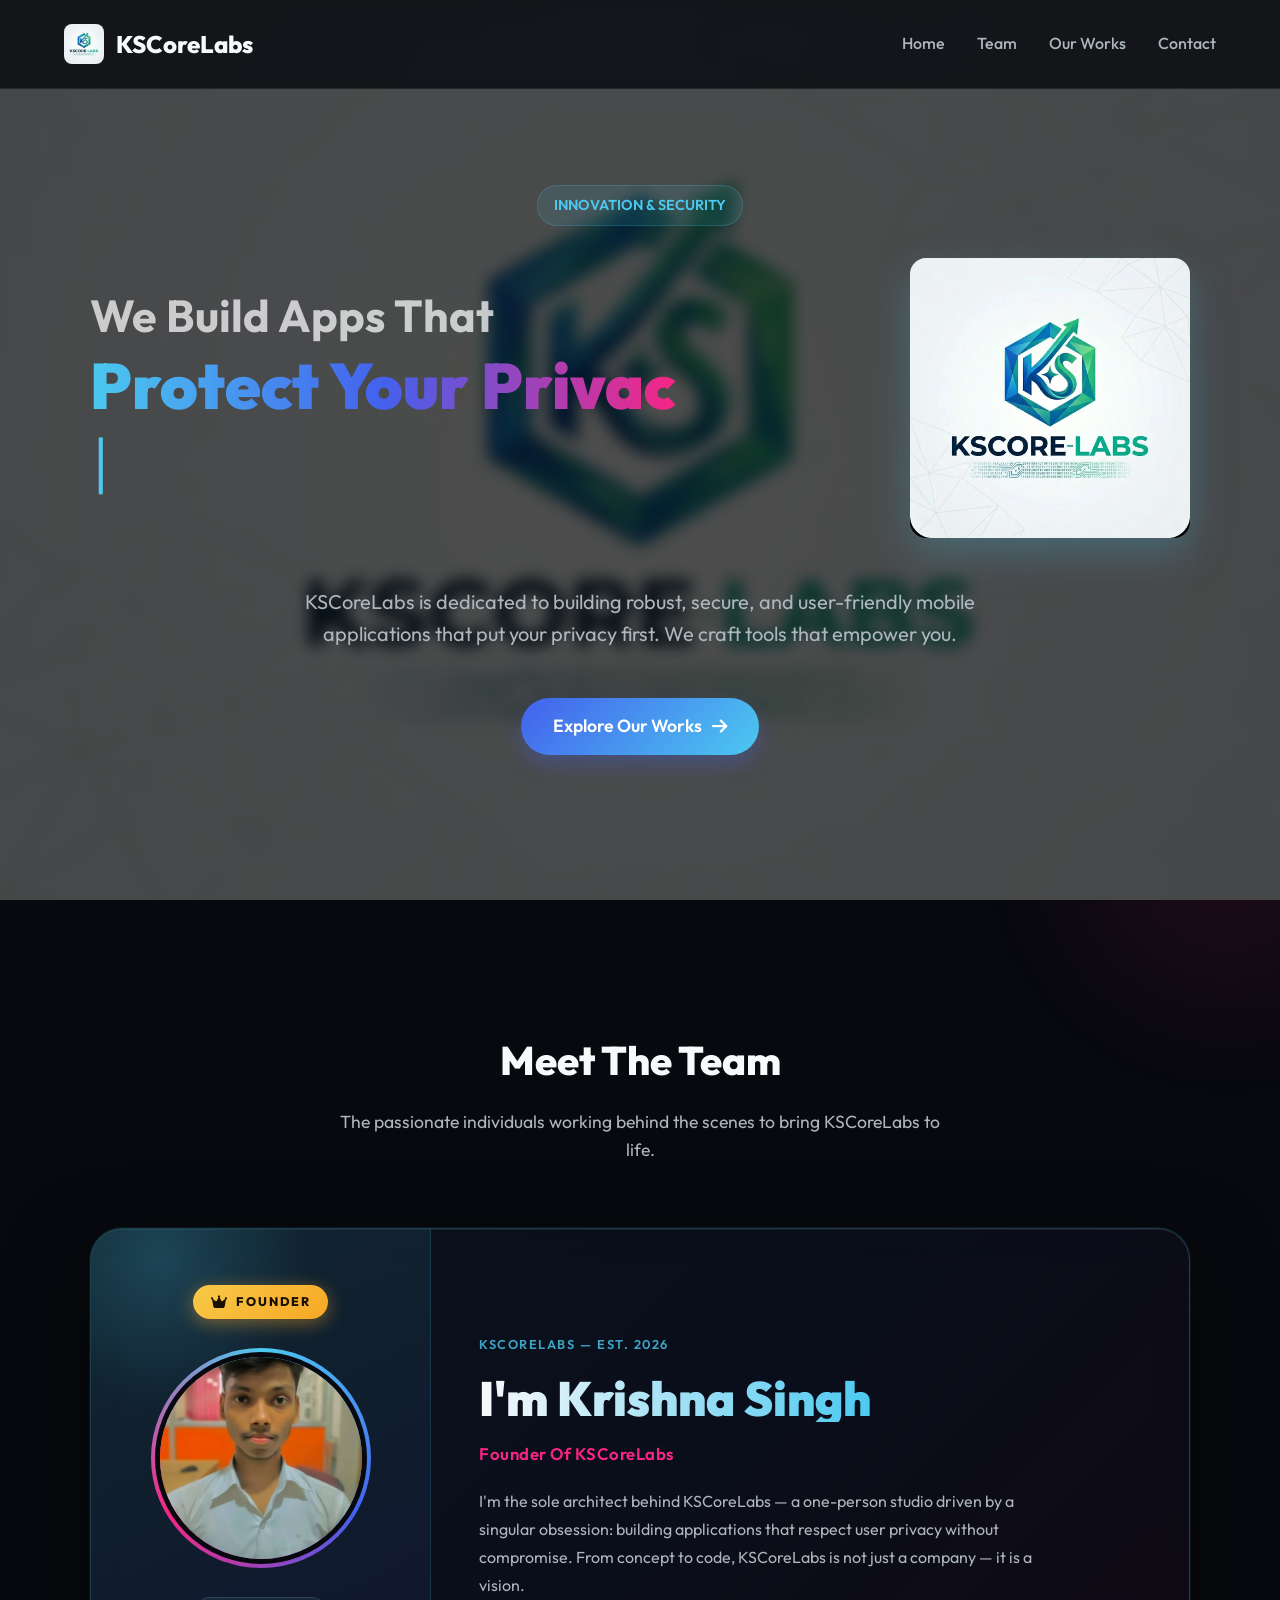
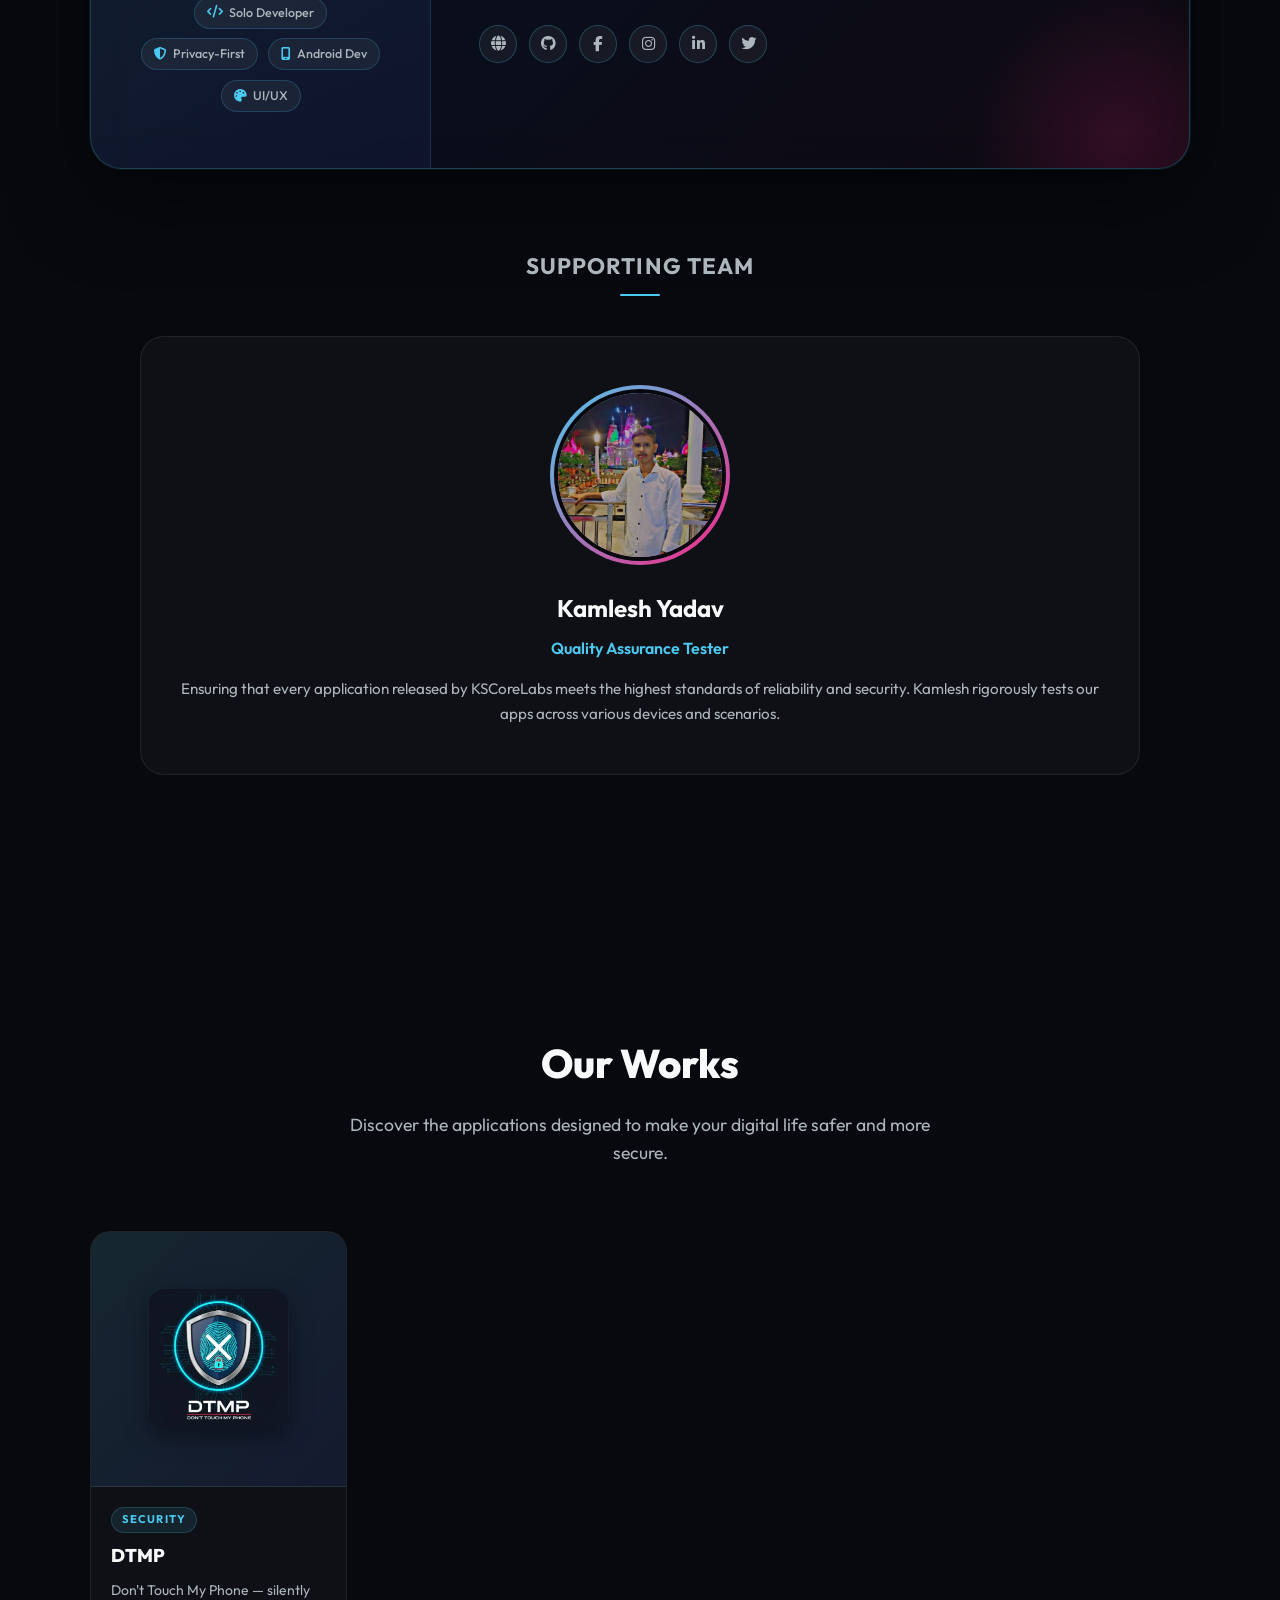
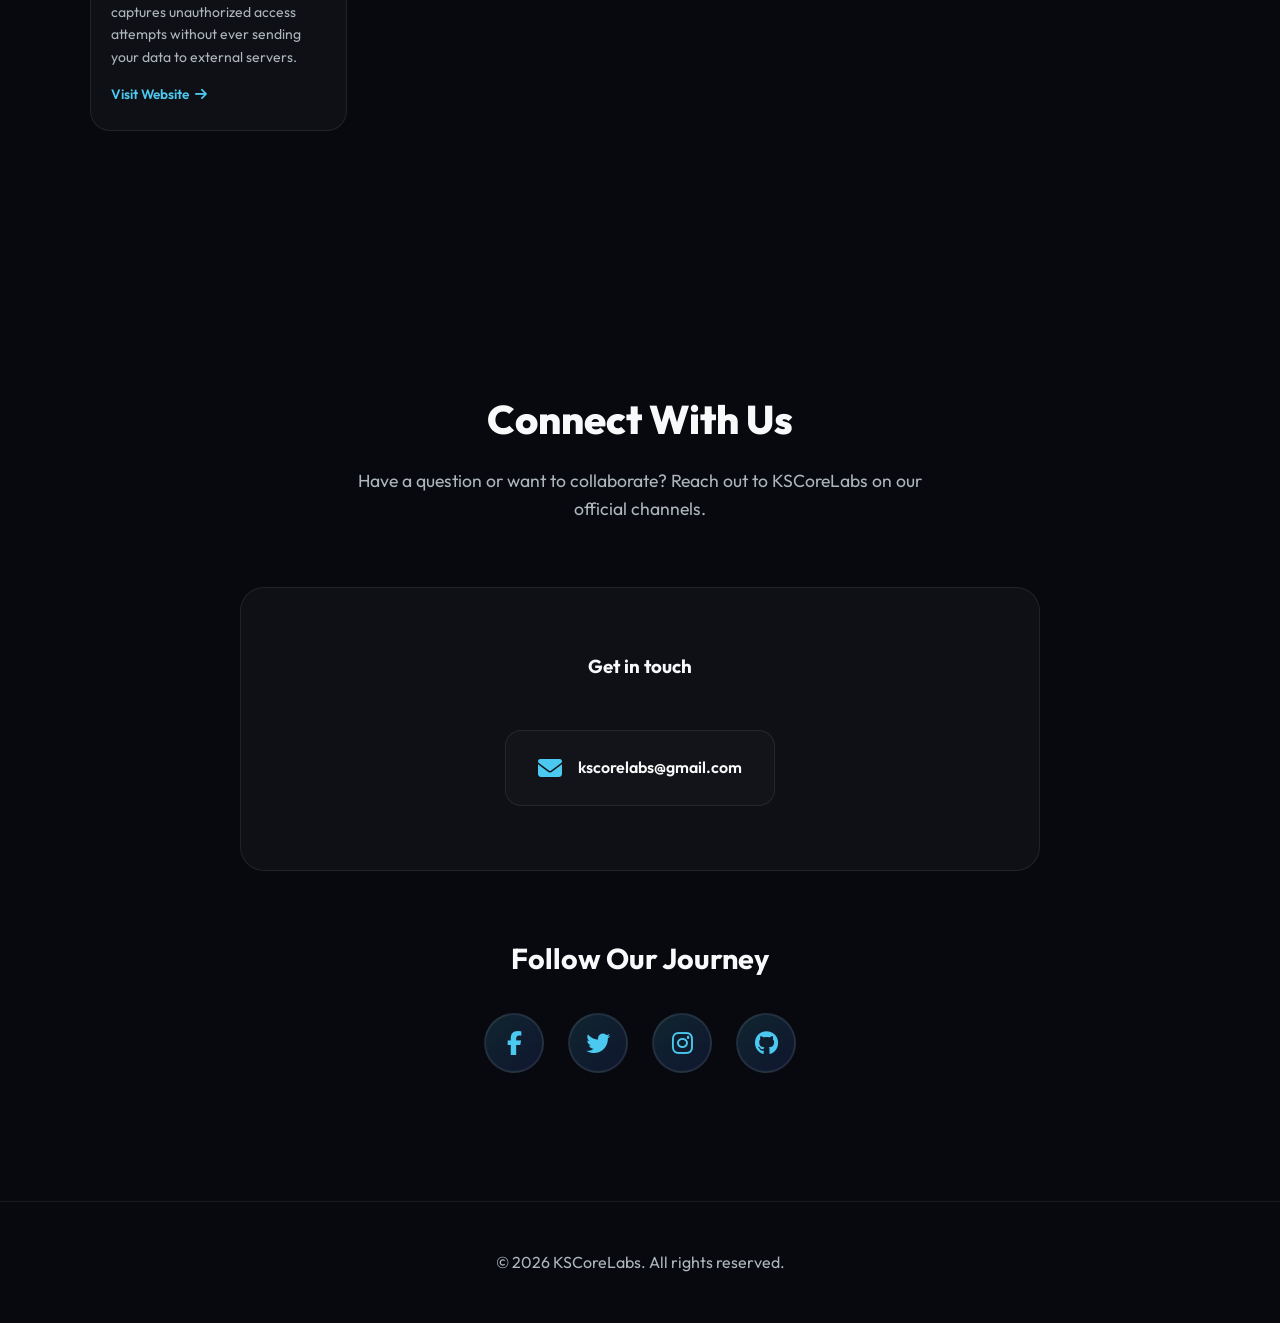
==== commit 4a3782cd: "." ====
--- a/index.html
+++ b/index.html
@@ -33,8 +33,8 @@
         </div>
         <ul class="nav-links" id="nav-links">
             <li><a href="#home">Home</a></li>
+            <li><a href="#team">Team</a></li>
             <li><a href="#works">Our Works</a></li>
-            <li><a href="#team">Team</a></li>
             <li><a href="#contact">Contact</a></li>
         </ul>
     </nav>
@@ -57,41 +57,17 @@
         </a>
     </section>
 
-    <!-- Works / Projects Section -->
-    <section id="works">
-        <h2 class="section-title reveal">Our Works</h2>
-        <p class="section-subtitle reveal">Discover the applications designed to make your digital life safer and more secure.</p>
-        
-        <div class="projects-grid">
-            <div class="project-card reveal">
-                <div class="project-card-img">
-                    <img src="Images/Projectimage/ic_launcher-playstore.webp" alt="DTMP App Logo">
-                </div>
-                <div class="project-card-body">
-                    <span class="project-tag">Security</span>
-                    <h3>DTMP</h3>
-                    <p>Don't Touch My Phone — silently captures unauthorized access attempts without ever sending your data to external servers.</p>
-                    <a href="https://kscorelabs.github.io/dtmp/" target="_blank" class="project-link">
-                        Visit Website <i class="fa-solid fa-arrow-right"></i>
-                    </a>
-                </div>
-            </div>
-        </div>
-    </section>
-
-   
+    <!-- Team Section (FIRST — Founder spotlight) -->
     <section id="team">
         <h2 class="section-title reveal">Meet The Team</h2>
         <p class="section-subtitle reveal">The passionate individuals working behind the scenes to bring KSCoreLabs to life.</p>
 
-       
+        <!-- Founder Card -->
         <div class="founder-card reveal">
 
-            
             <div class="founder-glow founder-glow--tl"></div>
             <div class="founder-glow founder-glow--br"></div>
 
-           
             <div class="founder-photo-col">
                 <div class="founder-crown-badge">
                     <i class="fa-solid fa-crown"></i> FOUNDER
@@ -112,18 +88,38 @@
             <div class="founder-info-col">
                 <div class="founder-org-label">KSCoreLabs &mdash; Est. 2026</div>
                 <h3 class="founder-name">I'm Krishna Singh</h3>
-                <p class="founder-role">Founder &amp; Lead Developer</p>
+                <p class="founder-role">Founder Of KSCoreLabs</p>
                 <p class="founder-bio">
                     I'm the sole architect behind KSCoreLabs — a one-person studio driven by a singular obsession: building applications that respect user privacy without compromise. From concept to code, KSCoreLabs is not just a company — it is a vision.
                 </p>
 
+                <!-- Social Media Icons -->
+                <div class="founder-social">
+                    <a href="https://krishna-0006.github.io/My-Portfolio/" target="_blank" class="founder-social-icon" title="Portfolio">
+                        <i class="fa-solid fa-globe"></i>
+                    </a>
+                    <a href="https://github.com/krishna-0006" target="_blank" class="founder-social-icon" title="GitHub">
+                        <i class="fa-brands fa-github"></i>
+                    </a>
+                    <a href="https://www.facebook.com/KrishnaSingh0006" target="_blank" class="founder-social-icon" title="Facebook">
+                        <i class="fa-brands fa-facebook-f"></i>
+                    </a>
+                    <a href="https://www.instagram.com/krishna_singh.0006" target="_blank" class="founder-social-icon" title="Instagram">
+                        <i class="fa-brands fa-instagram"></i>
+                    </a>
+                    <a href="https://www.linkedin.com/profile/in/krishn-kumar-singh" target="_blank" class="founder-social-icon" title="LinkedIn">
+                        <i class="fa-brands fa-linkedin-in"></i>
+                    </a>
+                    <a href="https://x.com/KrishnaS0006" target="_blank" class="founder-social-icon" title="Twitter / X">
+                        <i class="fa-brands fa-twitter"></i>
+                    </a>
+                </div>
             </div>
         </div>
 
-       
+        <!-- Supporting Team -->
         <h3 class="team-sub-heading reveal">Supporting Team</h3>
         <div class="team-grid">
-           
             <div class="team-card reveal">
                 <div class="team-img-wrapper">
                     <img src="Images/tester_image.webp" alt="Kamlesh Yadav">
@@ -131,6 +127,28 @@
                 <h4>Kamlesh Yadav</h4>
                 <p class="team-role">Quality Assurance Tester</p>
                 <p class="team-bio">Ensuring that every application released by KSCoreLabs meets the highest standards of reliability and security. Kamlesh rigorously tests our apps across various devices and scenarios.</p>
+            </div>
+        </div>
+    </section>
+
+    <!-- Works / Projects Section -->
+    <section id="works">
+        <h2 class="section-title reveal">Our Works</h2>
+        <p class="section-subtitle reveal">Discover the applications designed to make your digital life safer and more secure.</p>
+        
+        <div class="projects-grid">
+            <div class="project-card reveal">
+                <div class="project-card-img">
+                    <img src="Images/Projectimage/ic_launcher-playstore.webp" alt="DTMP App Logo">
+                </div>
+                <div class="project-card-body">
+                    <span class="project-tag">Security</span>
+                    <h3>DTMP</h3>
+                    <p>Don't Touch My Phone — silently captures unauthorized access attempts without ever sending your data to external servers.</p>
+                    <a href="https://kscorelabs.github.io/dtmp/" target="_blank" class="project-link">
+                        Visit Website <i class="fa-solid fa-arrow-right"></i>
+                    </a>
+                </div>
             </div>
         </div>
     </section>
--- a/style.css
+++ b/style.css
@@ -855,6 +855,59 @@
     max-width: 560px;
 }
 
+/* Founder social icons */
+.founder-social {
+    display: flex;
+    align-items: center;
+    gap: 0.75rem;
+    flex-wrap: wrap;
+    margin-top: 0.4rem;
+}
+
+.founder-social-icon {
+    width: 38px;
+    height: 38px;
+    display: flex;
+    align-items: center;
+    justify-content: center;
+    border-radius: 50%;
+    background: rgba(255, 255, 255, 0.05);
+    border: 1px solid rgba(76, 201, 240, 0.25);
+    color: var(--text-muted);
+    font-size: 0.95rem;
+    text-decoration: none;
+    transition: all 0.3s cubic-bezier(0.34, 1.56, 0.64, 1);
+    position: relative;
+    overflow: hidden;
+}
+
+.founder-social-icon::before {
+    content: '';
+    position: absolute;
+    inset: 0;
+    background: linear-gradient(135deg, var(--primary), var(--secondary));
+    opacity: 0;
+    transition: opacity 0.3s ease;
+    border-radius: 50%;
+    z-index: 0;
+}
+
+.founder-social-icon i {
+    position: relative;
+    z-index: 1;
+}
+
+.founder-social-icon:hover {
+    color: #fff;
+    border-color: var(--primary);
+    transform: translateY(-4px) scale(1.15);
+    box-shadow: 0 8px 20px rgba(76, 201, 240, 0.35);
+}
+
+.founder-social-icon:hover::before {
+    opacity: 1;
+}
+
 /* Stats row */
 .founder-stats {
     display: flex;
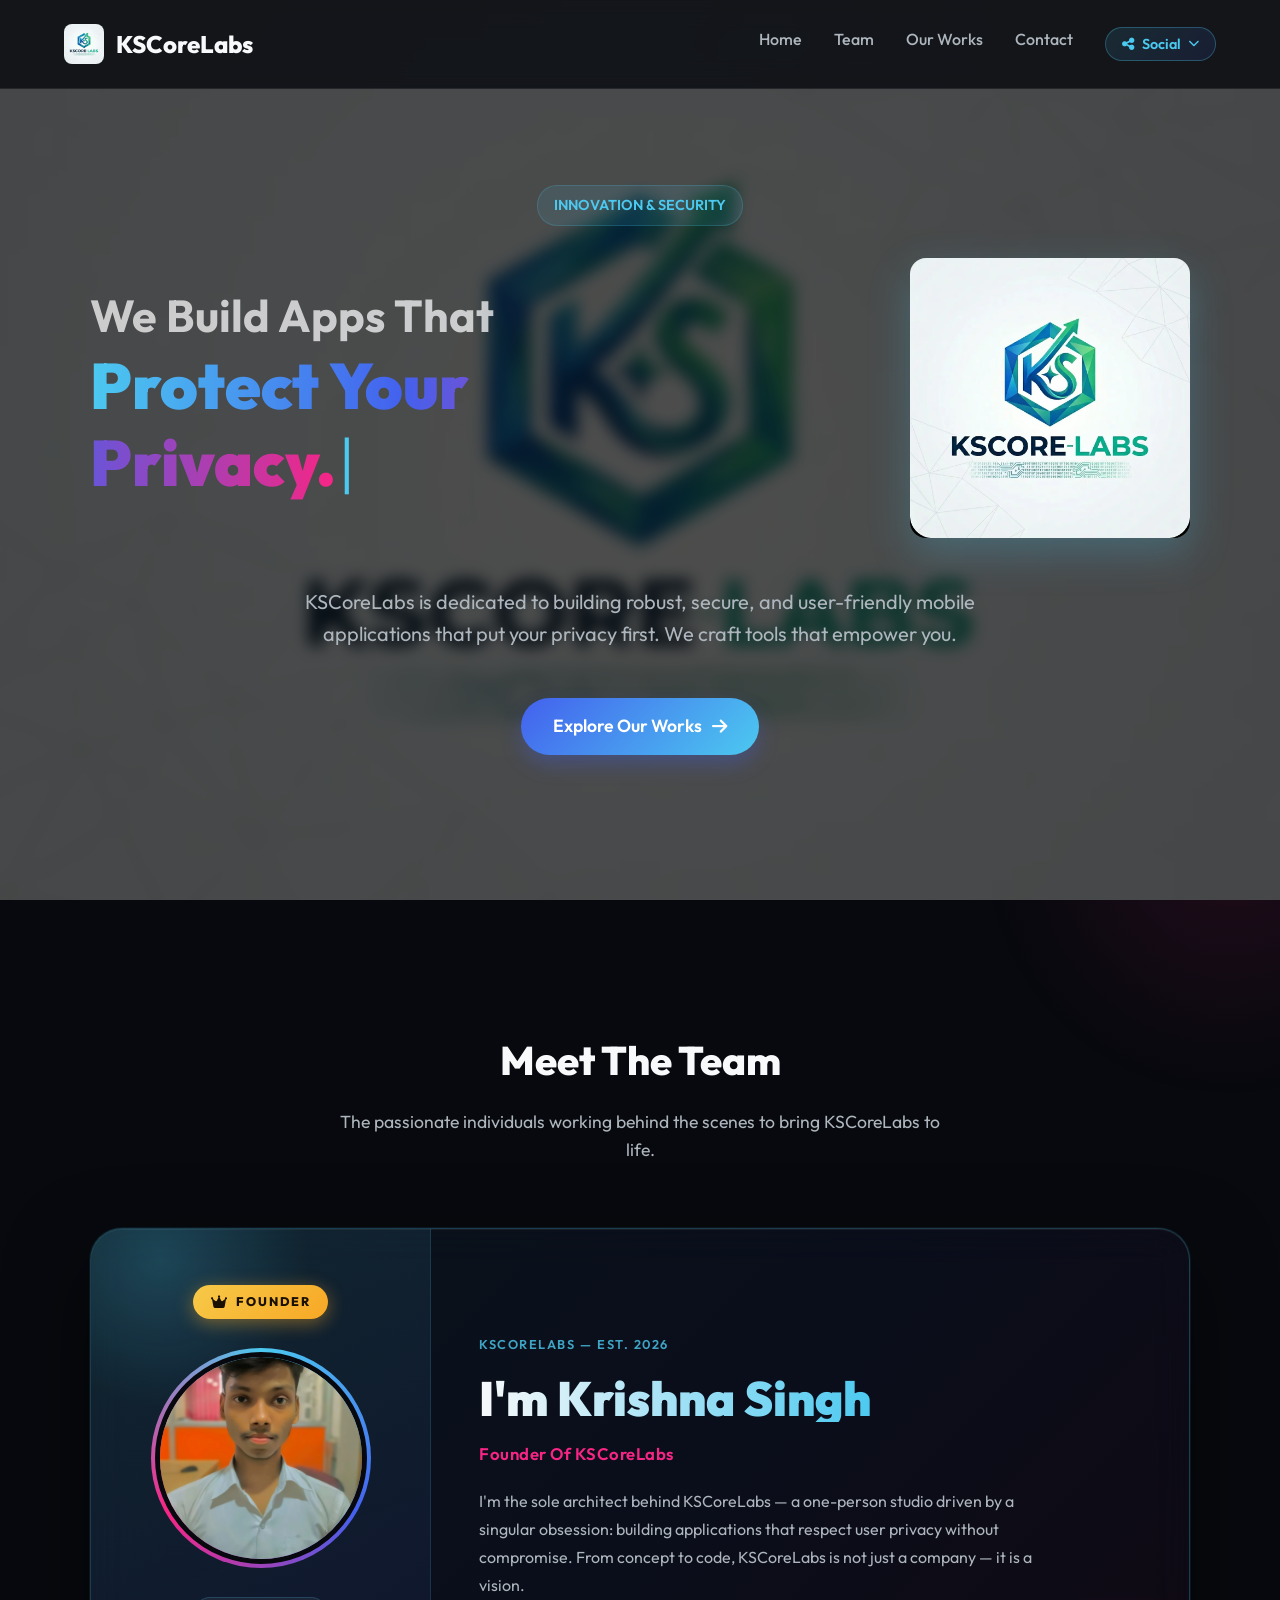
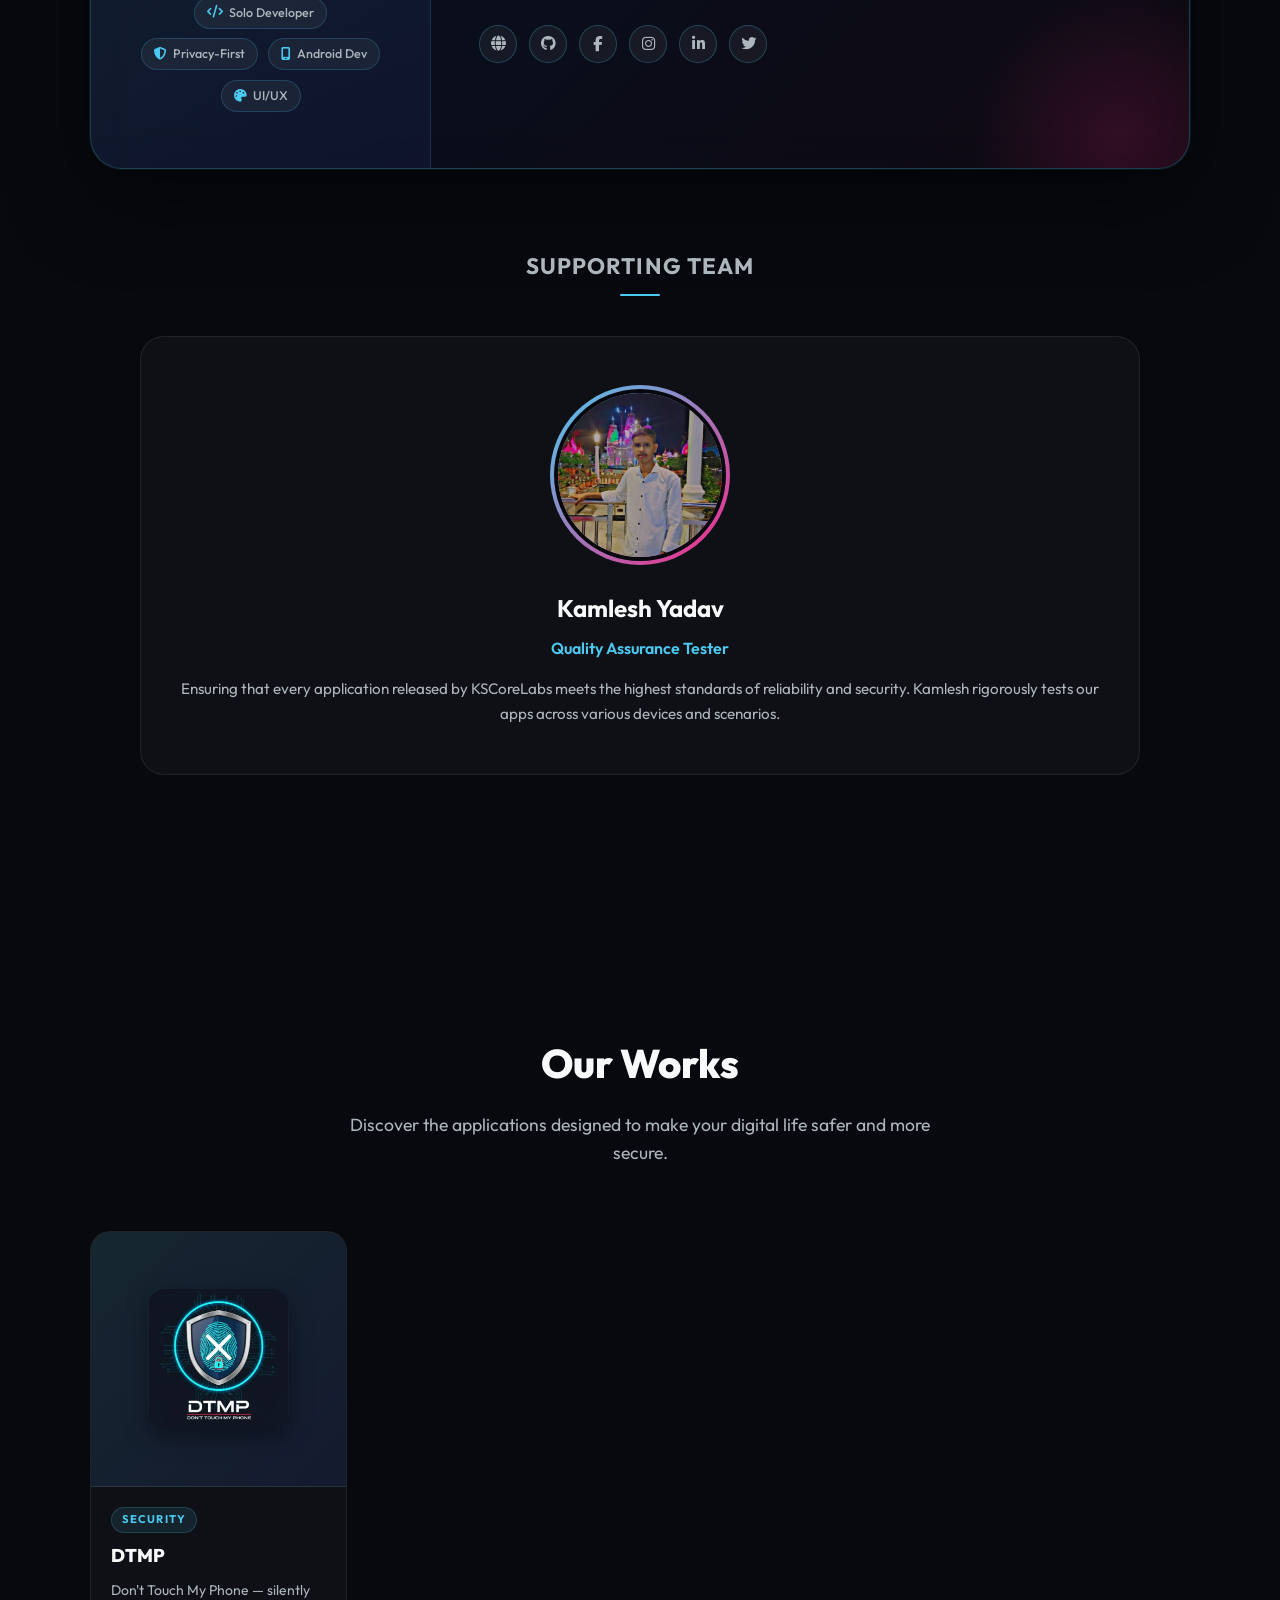
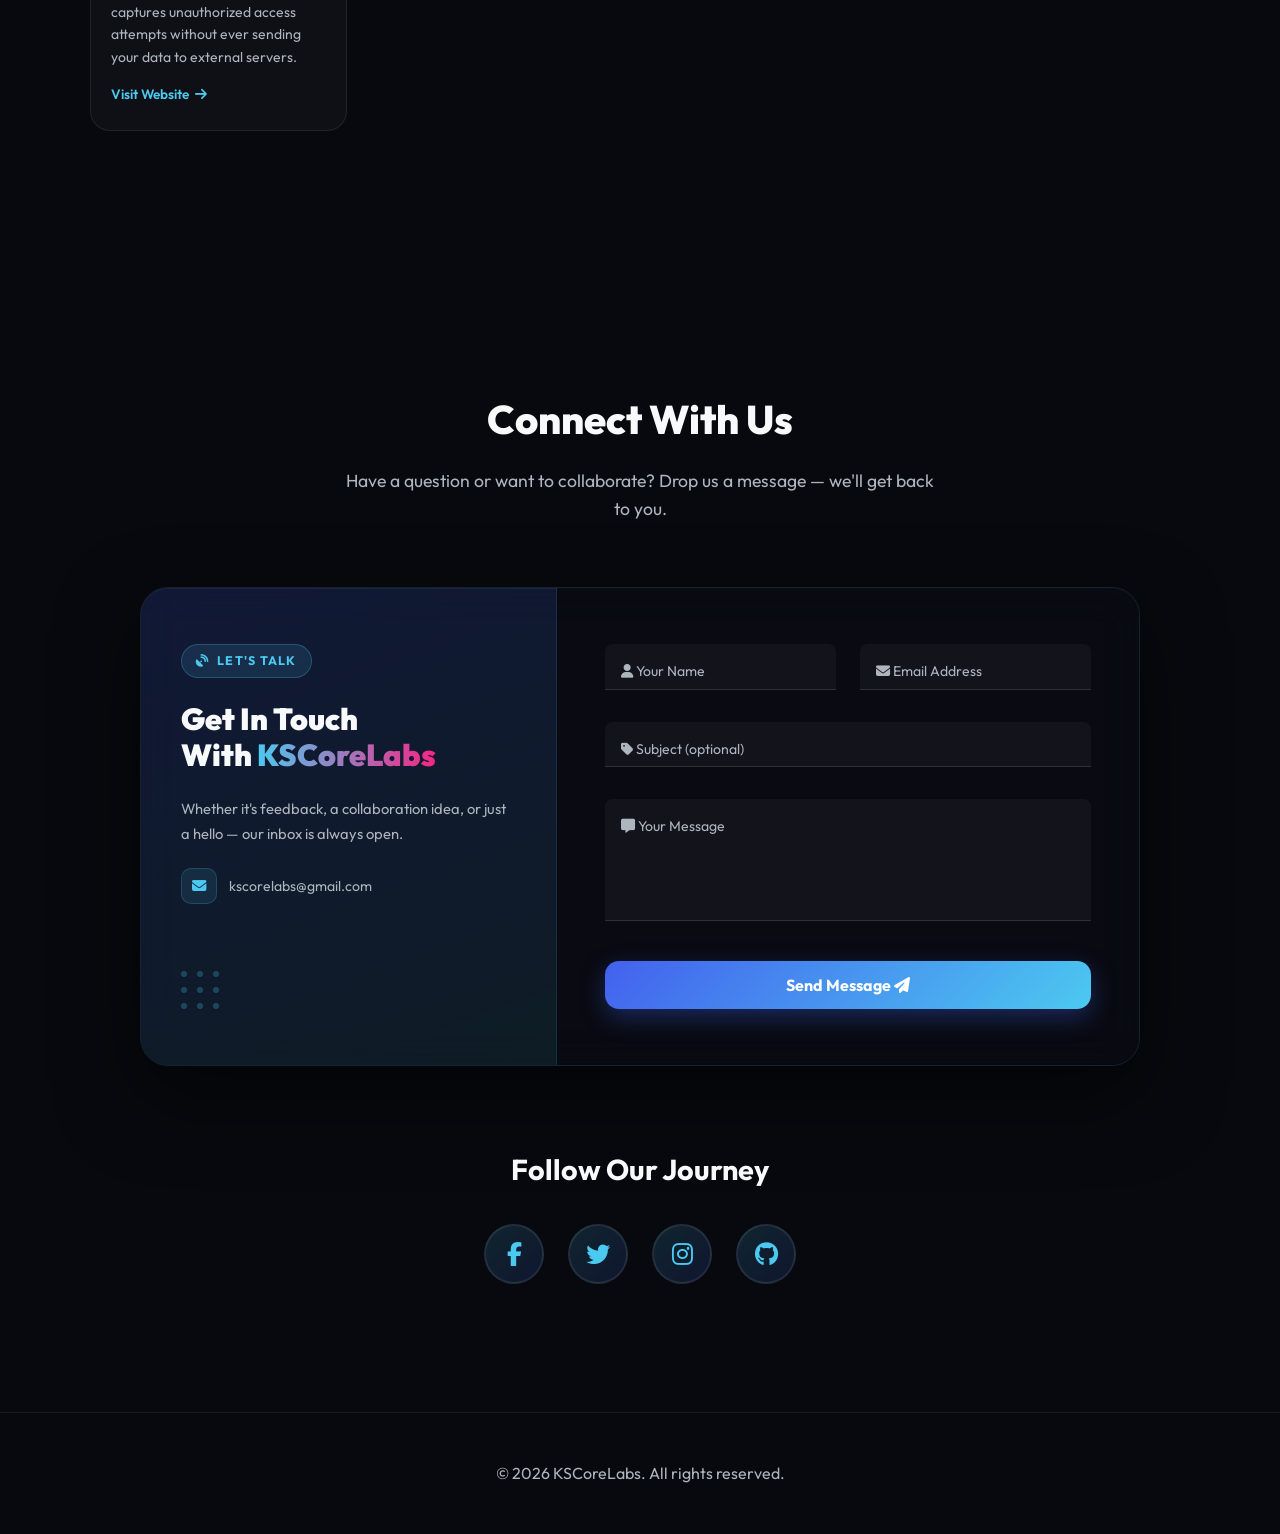
==== commit f0711a73: "." ====
--- a/index.html
+++ b/index.html
@@ -36,6 +36,57 @@
             <li><a href="#team">Team</a></li>
             <li><a href="#works">Our Works</a></li>
             <li><a href="#contact">Contact</a></li>
+            <!-- Social Dropdown -->
+            <li class="nav-social-dropdown" id="social-dropdown-li">
+                <button class="nav-social-btn" id="social-toggle" aria-haspopup="true" aria-expanded="false">
+                    <i class="fa-solid fa-share-nodes"></i>
+                    Social
+                    <i class="fa-solid fa-chevron-down nav-chevron" id="social-chevron"></i>
+                </button>
+                <div class="social-dropdown-menu" id="social-menu" role="menu">
+                    <div class="sdm-header">Connect With KSCoreLabs</div>
+                    <a href="https://kscorelabs.github.io/" target="_blank" class="sdm-item sdm-website" role="menuitem">
+                        <span class="sdm-icon"><i class="fa-solid fa-globe"></i></span>
+                        <span class="sdm-info">
+                            <span class="sdm-label">Official Website</span>
+                            <span class="sdm-sub">kscorelabs.github.io</span>
+                        </span>
+                        <i class="fa-solid fa-arrow-up-right-from-square sdm-ext"></i>
+                    </a>
+                    <a href="https://instagram.com/kscorelabs" target="_blank" class="sdm-item sdm-insta" role="menuitem">
+                        <span class="sdm-icon"><i class="fa-brands fa-instagram"></i></span>
+                        <span class="sdm-info">
+                            <span class="sdm-label">Instagram</span>
+                            <span class="sdm-sub">@kscorelabs</span>
+                        </span>
+                        <i class="fa-solid fa-arrow-up-right-from-square sdm-ext"></i>
+                    </a>
+                    <a href="https://www.facebook.com/KrishnaSingh0006" target="_blank" class="sdm-item sdm-facebook" role="menuitem">
+                        <span class="sdm-icon"><i class="fa-brands fa-facebook-f"></i></span>
+                        <span class="sdm-info">
+                            <span class="sdm-label">Facebook</span>
+                            <span class="sdm-sub">kscorelabs-Developer Profile</span>
+                        </span>
+                        <i class="fa-solid fa-arrow-up-right-from-square sdm-ext"></i>
+                    </a>
+                    <a href="https://x.com/kscorelabs" target="_blank" class="sdm-item sdm-twitter" role="menuitem">
+                        <span class="sdm-icon"><i class="fa-brands fa-x-twitter"></i></span>
+                        <span class="sdm-info">
+                            <span class="sdm-label">Twitter / X</span>
+                            <span class="sdm-sub">@kscorelabs</span>
+                        </span>
+                        <i class="fa-solid fa-arrow-up-right-from-square sdm-ext"></i>
+                    </a>
+                    <a href="https://github.com/kscorelabs" target="_blank" class="sdm-item sdm-github" role="menuitem">
+                        <span class="sdm-icon"><i class="fa-brands fa-github"></i></span>
+                        <span class="sdm-info">
+                            <span class="sdm-label">GitHub</span>
+                            <span class="sdm-sub">kscorelabs</span>
+                        </span>
+                        <i class="fa-solid fa-arrow-up-right-from-square sdm-ext"></i>
+                    </a>
+                </div>
+            </li>
         </ul>
     </nav>
 
@@ -156,18 +207,76 @@
    
     <section id="contact">
         <h2 class="section-title reveal">Connect With Us</h2>
-        <p class="section-subtitle reveal">Have a question or want to collaborate? Reach out to KSCoreLabs on our official channels.</p>
-        
-        <div class="contact-container reveal">
-            <h3>Get in touch</h3>
-            <div class="contact-links">
-                <a href="mailto:kscorelabs@gmail.com" class="social-box">
-                    <i class="fa-solid fa-envelope"></i> kscorelabs@gmail.com
-                </a>
-            </div>
-        </div>
-
-        <div class="social-links-container reveal">
+        <p class="section-subtitle reveal">Have a question or want to collaborate? Drop us a message — we'll get back to you.</p>
+
+        <!-- ── Contact Form ── -->
+        <div class="cf-wrapper reveal">
+
+            <!-- Left: info panel -->
+            <div class="cf-info">
+                <div class="cf-info-badge"><i class="fa-solid fa-satellite-dish"></i> Let's Talk</div>
+                <h3 class="cf-info-title">Get In Touch<br>With <span>KSCoreLabs</span></h3>
+                <p class="cf-info-desc">Whether it's feedback, a collaboration idea, or just a hello — our inbox is always open.</p>
+
+                <div class="cf-contact-row">
+                    <span class="cf-contact-icon"><i class="fa-solid fa-envelope"></i></span>
+                    <a href="mailto:kscorelabs@gmail.com" class="cf-contact-text">kscorelabs@gmail.com</a>
+                </div>
+
+
+                <div class="cf-decorative-dots">
+                    <span></span><span></span><span></span>
+                    <span></span><span></span><span></span>
+                    <span></span><span></span><span></span>
+                </div>
+            </div>
+
+            <!-- Right: form -->
+            <div class="cf-form-panel">
+                <form id="contact-form" novalidate>
+                    <div class="cf-field-row">
+                        <div class="cf-field">
+                            <input type="text" id="cf-name" name="name" placeholder=" " required autocomplete="off">
+                            <label for="cf-name"><i class="fa-solid fa-user"></i> Your Name</label>
+                            <span class="cf-line"></span>
+                        </div>
+                        <div class="cf-field">
+                            <input type="email" id="cf-email" name="email" placeholder=" " required autocomplete="off">
+                            <label for="cf-email"><i class="fa-solid fa-envelope"></i> Email Address</label>
+                            <span class="cf-line"></span>
+                        </div>
+                    </div>
+                    <div class="cf-field">
+                        <input type="text" id="cf-subject" name="subject" placeholder=" " autocomplete="off">
+                        <label for="cf-subject"><i class="fa-solid fa-tag"></i> Subject (optional)</label>
+                        <span class="cf-line"></span>
+                    </div>
+                    <div class="cf-field">
+                        <textarea id="cf-message" name="message" rows="5" placeholder=" " required></textarea>
+                        <label for="cf-message"><i class="fa-solid fa-message"></i> Your Message</label>
+                        <span class="cf-line"></span>
+                    </div>
+
+                    <button type="submit" class="cf-submit-btn" id="cf-submit">
+                        <span class="cf-btn-text">Send Message <i class="fa-solid fa-paper-plane"></i></span>
+                        <span class="cf-btn-loading" hidden><i class="fa-solid fa-circle-notch fa-spin"></i> Sending…</span>
+                    </button>
+
+                    <!-- Success / Error feedback -->
+                    <div class="cf-feedback cf-success" id="cf-success" hidden style="display:none">
+                        <i class="fa-solid fa-circle-check"></i>
+                        <span>Message sent! We'll get back to you soon.</span>
+                    </div>
+                    <div class="cf-feedback cf-error" id="cf-error" hidden style="display:none">
+                        <i class="fa-solid fa-triangle-exclamation"></i>
+                        <span>Something went wrong. Please try again or email us directly.</span>
+                    </div>
+                </form>
+            </div>
+        </div>
+
+        <!-- ── Existing channels ── -->
+        <div class="social-links-container reveal" style="margin-top:5rem;">
             <h3>Follow Our Journey</h3>
             <div class="social-links">
                 <a href="https://www.facebook.com/kscorelabs" target="_blank" class="social-link" title="Facebook">
--- a/style.css
+++ b/style.css
@@ -103,6 +103,270 @@
     color: var(--text-main);
     cursor: pointer;
 }
+
+/* ============================================================
+   SOCIAL DROPDOWN — Glassmorphism Premium Design
+   ============================================================ */
+
+.nav-social-dropdown {
+    position: relative;
+    list-style: none;
+}
+
+/* Trigger button */
+.nav-social-btn {
+    display: inline-flex;
+    align-items: center;
+    gap: 7px;
+    background: linear-gradient(135deg, rgba(76,201,240,0.12), rgba(67,97,238,0.12));
+    border: 1px solid rgba(76,201,240,0.3);
+    border-radius: 30px;
+    padding: 7px 16px;
+    color: var(--primary);
+    font-family: 'Outfit', sans-serif;
+    font-size: 0.9rem;
+    font-weight: 600;
+    cursor: pointer;
+    transition: all 0.3s ease;
+    white-space: nowrap;
+}
+
+.nav-social-btn:hover {
+    background: linear-gradient(135deg, rgba(76,201,240,0.2), rgba(67,97,238,0.2));
+    border-color: var(--primary);
+    box-shadow: 0 0 18px rgba(76,201,240,0.25);
+    transform: translateY(-1px);
+}
+
+.nav-chevron {
+    font-size: 0.7rem;
+    transition: transform 0.35s cubic-bezier(0.34, 1.56, 0.64, 1);
+}
+
+.nav-chevron.open {
+    transform: rotate(180deg);
+}
+
+/* Dropdown panel */
+.social-dropdown-menu {
+    position: absolute;
+    top: calc(100% + 14px);
+    right: 0;
+    width: 290px;
+    background: rgba(10, 12, 20, 0.92);
+    backdrop-filter: blur(24px);
+    -webkit-backdrop-filter: blur(24px);
+    border: 1px solid rgba(76,201,240,0.18);
+    border-radius: 20px;
+    padding: 0.6rem;
+    box-shadow:
+        0 20px 60px rgba(0,0,0,0.6),
+        0 0 0 1px rgba(255,255,255,0.04),
+        inset 0 1px 0 rgba(255,255,255,0.06);
+    z-index: 9999;
+
+    /* Hidden state */
+    opacity: 0;
+    visibility: hidden;
+    transform: translateY(-10px) scale(0.97);
+    transform-origin: top right;
+    transition:
+        opacity 0.28s ease,
+        visibility 0.28s ease,
+        transform 0.28s cubic-bezier(0.34, 1.56, 0.64, 1);
+    pointer-events: none;
+}
+
+.social-dropdown-menu.open {
+    opacity: 1;
+    visibility: visible;
+    transform: translateY(0) scale(1);
+    pointer-events: all;
+}
+
+/* Section header */
+.sdm-header {
+    font-size: 0.65rem;
+    font-weight: 700;
+    letter-spacing: 0.14em;
+    text-transform: uppercase;
+    color: var(--text-muted);
+    padding: 6px 12px 10px;
+    border-bottom: 1px solid rgba(255,255,255,0.06);
+    margin-bottom: 4px;
+}
+
+/* Individual item */
+.sdm-item {
+    display: flex;
+    align-items: center;
+    gap: 12px;
+    padding: 10px 12px;
+    border-radius: 12px;
+    text-decoration: none;
+    color: var(--text-main);
+    transition: background 0.22s ease, transform 0.22s ease, box-shadow 0.22s ease;
+    position: relative;
+    overflow: hidden;
+}
+
+.sdm-item::before {
+    content: '';
+    position: absolute;
+    inset: 0;
+    border-radius: 12px;
+    opacity: 0;
+    transition: opacity 0.22s ease;
+}
+
+.sdm-item:hover {
+    transform: translateX(4px);
+}
+
+/* Icon bubble */
+.sdm-icon {
+    width: 38px;
+    height: 38px;
+    border-radius: 10px;
+    display: flex;
+    align-items: center;
+    justify-content: center;
+    font-size: 1rem;
+    flex-shrink: 0;
+    transition: transform 0.3s cubic-bezier(0.34, 1.56, 0.64, 1);
+}
+
+.sdm-item:hover .sdm-icon {
+    transform: scale(1.15) rotate(-6deg);
+}
+
+/* Text block */
+.sdm-info {
+    display: flex;
+    flex-direction: column;
+    gap: 2px;
+    flex: 1;
+    min-width: 0;
+}
+
+.sdm-label {
+    font-size: 0.88rem;
+    font-weight: 600;
+    line-height: 1;
+}
+
+.sdm-sub {
+    font-size: 0.72rem;
+    color: var(--text-muted);
+    white-space: nowrap;
+    overflow: hidden;
+    text-overflow: ellipsis;
+}
+
+/* External arrow */
+.sdm-ext {
+    font-size: 0.65rem;
+    color: var(--text-muted);
+    opacity: 0;
+    transition: opacity 0.2s, transform 0.2s;
+    flex-shrink: 0;
+}
+
+.sdm-item:hover .sdm-ext {
+    opacity: 1;
+    transform: translate(2px, -2px);
+}
+
+/* --- Per-platform colours --- */
+
+/* Website */
+.sdm-website .sdm-icon {
+    background: rgba(76,201,240,0.12);
+    color: var(--primary);
+    border: 1px solid rgba(76,201,240,0.25);
+}
+.sdm-website:hover {
+    background: rgba(76,201,240,0.08);
+    box-shadow: inset 0 0 0 1px rgba(76,201,240,0.2);
+}
+
+/* Instagram */
+.sdm-insta .sdm-icon {
+    background: rgba(228,64,95,0.12);
+    color: #e4405f;
+    border: 1px solid rgba(228,64,95,0.25);
+}
+.sdm-insta:hover {
+    background: rgba(228,64,95,0.08);
+    box-shadow: inset 0 0 0 1px rgba(228,64,95,0.2);
+}
+
+/* Facebook */
+.sdm-facebook .sdm-icon {
+    background: rgba(24,119,242,0.12);
+    color: #1877f2;
+    border: 1px solid rgba(24,119,242,0.25);
+}
+.sdm-facebook:hover {
+    background: rgba(24,119,242,0.08);
+    box-shadow: inset 0 0 0 1px rgba(24,119,242,0.2);
+}
+
+/* Twitter / X */
+.sdm-twitter .sdm-icon {
+    background: rgba(255,255,255,0.07);
+    color: #fff;
+    border: 1px solid rgba(255,255,255,0.12);
+}
+.sdm-twitter:hover {
+    background: rgba(255,255,255,0.05);
+    box-shadow: inset 0 0 0 1px rgba(255,255,255,0.15);
+}
+
+/* GitHub */
+.sdm-github .sdm-icon {
+    background: rgba(255,255,255,0.07);
+    color: #c9d1d9;
+    border: 1px solid rgba(255,255,255,0.12);
+}
+.sdm-github:hover {
+    background: rgba(255,255,255,0.05);
+    box-shadow: inset 0 0 0 1px rgba(255,255,255,0.15);
+}
+
+/* ── Mobile: dropdown stacks inside the slide-down menu ── */
+@media (max-width: 768px) {
+    .nav-social-dropdown {
+        width: 100%;
+        display: flex;
+        flex-direction: column;
+        align-items: center;
+    }
+
+    .nav-social-btn {
+        width: auto;
+        justify-content: center;
+        padding: 10px 24px;
+        font-size: 1rem;
+    }
+
+    .social-dropdown-menu {
+        position: static;
+        transform: none !important;
+        width: 100%;
+        max-width: 320px;
+        margin-top: 8px;
+        border-radius: 16px;
+        box-shadow: none;
+        border-color: rgba(76,201,240,0.12);
+    }
+
+    .social-dropdown-menu.open {
+        transform: none;
+    }
+}
+
+
 
 /* Hero Section */
 .hero {
@@ -1086,7 +1350,298 @@
     }
 }
 
+
+/* ============================================================
+   CONTACT FORM — Glassmorphism Two-Column Layout
+   ============================================================ */
+
+.cf-wrapper {
+    display: grid;
+    grid-template-columns: 1fr 1.4fr;
+    gap: 0;
+    max-width: 1000px;
+    margin: 0 auto;
+    border-radius: 28px;
+    overflow: hidden;
+    border: 1px solid rgba(76, 201, 240, 0.15);
+    box-shadow:
+        0 30px 80px rgba(0, 0, 0, 0.5),
+        inset 0 1px 0 rgba(255, 255, 255, 0.05);
+    backdrop-filter: blur(20px);
+}
+
+/* ── Left info panel ── */
+.cf-info {
+    background: linear-gradient(160deg,
+        rgba(67, 97, 238, 0.18) 0%,
+        rgba(76, 201, 240, 0.1) 100%);
+    border-right: 1px solid rgba(76, 201, 240, 0.12);
+    padding: 3.5rem 2.5rem;
+    display: flex;
+    flex-direction: column;
+    gap: 1.4rem;
+    position: relative;
+    overflow: hidden;
+}
+
+.cf-info-badge {
+    display: inline-flex;
+    align-items: center;
+    gap: 8px;
+    background: rgba(76, 201, 240, 0.12);
+    border: 1px solid rgba(76, 201, 240, 0.25);
+    color: var(--primary);
+    padding: 6px 14px;
+    border-radius: 20px;
+    font-size: 0.78rem;
+    font-weight: 700;
+    letter-spacing: 0.1em;
+    text-transform: uppercase;
+    width: fit-content;
+}
+
+.cf-info-title {
+    font-size: 1.9rem;
+    font-weight: 900;
+    line-height: 1.2;
+    color: var(--text-main);
+}
+
+.cf-info-title span {
+    background: linear-gradient(90deg, var(--primary), var(--accent));
+    -webkit-background-clip: text;
+    -webkit-text-fill-color: transparent;
+    background-clip: text;
+}
+
+.cf-info-desc {
+    color: var(--text-muted);
+    font-size: 0.92rem;
+    line-height: 1.7;
+}
+
+.cf-contact-row {
+    display: flex;
+    align-items: center;
+    gap: 12px;
+}
+
+.cf-contact-icon {
+    width: 36px;
+    height: 36px;
+    border-radius: 10px;
+    background: rgba(76, 201, 240, 0.1);
+    border: 1px solid rgba(76, 201, 240, 0.2);
+    display: flex;
+    align-items: center;
+    justify-content: center;
+    color: var(--primary);
+    font-size: 0.9rem;
+    flex-shrink: 0;
+}
+
+.cf-contact-text {
+    color: var(--text-muted);
+    text-decoration: none;
+    font-size: 0.88rem;
+    transition: color 0.2s;
+}
+
+.cf-contact-text:hover {
+    color: var(--primary);
+}
+
+/* Decorative dot grid */
+.cf-decorative-dots {
+    display: grid;
+    grid-template-columns: repeat(3, 1fr);
+    gap: 10px;
+    margin-top: auto;
+    width: fit-content;
+    opacity: 0.25;
+}
+
+.cf-decorative-dots span {
+    width: 6px;
+    height: 6px;
+    border-radius: 50%;
+    background: var(--primary);
+}
+
+/* ── Right form panel ── */
+.cf-form-panel {
+    background: rgba(10, 12, 20, 0.7);
+    padding: 3.5rem 3rem;
+}
+
+.cf-field-row {
+    display: grid;
+    grid-template-columns: 1fr 1fr;
+    gap: 1.5rem;
+}
+
+/* Floating-label field */
+.cf-field {
+    position: relative;
+    margin-bottom: 2rem;
+}
+
+.cf-field input,
+.cf-field textarea {
+    width: 100%;
+    background: rgba(255, 255, 255, 0.04);
+    border: none;
+    border-bottom: 1px solid rgba(255, 255, 255, 0.12);
+    border-radius: 8px 8px 0 0;
+    padding: 1rem 1rem 0.6rem;
+    color: var(--text-main);
+    font-family: 'Outfit', sans-serif;
+    font-size: 0.95rem;
+    outline: none;
+    transition: background 0.25s ease;
+    resize: none;
+}
+
+.cf-field input:focus,
+.cf-field textarea:focus {
+    background: rgba(76, 201, 240, 0.05);
+}
+
+/* Floating label */
+.cf-field label {
+    position: absolute;
+    top: 1rem;
+    left: 1rem;
+    color: var(--text-muted);
+    font-size: 0.88rem;
+    pointer-events: none;
+    transition: all 0.22s cubic-bezier(0.4, 0, 0.2, 1);
+}
+
+/* Move label up when input has content or is focused */
+.cf-field input:focus ~ label,
+.cf-field input:not(:placeholder-shown) ~ label,
+.cf-field textarea:focus ~ label,
+.cf-field textarea:not(:placeholder-shown) ~ label {
+    top: 0.2rem;
+    font-size: 0.72rem;
+    color: var(--primary);
+    letter-spacing: 0.04em;
+}
+
+/* Animated bottom line */
+.cf-line {
+    position: absolute;
+    bottom: 0;
+    left: 0;
+    width: 0;
+    height: 2px;
+    background: linear-gradient(90deg, var(--primary), var(--secondary));
+    border-radius: 2px;
+    transition: width 0.3s ease;
+}
+
+.cf-field input:focus ~ .cf-line,
+.cf-field textarea:focus ~ .cf-line {
+    width: 100%;
+}
+
+/* Submit button */
+.cf-submit-btn {
+    width: 100%;
+    padding: 14px 28px;
+    background: linear-gradient(135deg, var(--secondary), var(--primary));
+    border: none;
+    border-radius: 14px;
+    color: #fff;
+    font-family: 'Outfit', sans-serif;
+    font-size: 1rem;
+    font-weight: 700;
+    cursor: pointer;
+    transition: all 0.3s ease;
+    box-shadow: 0 8px 24px rgba(67, 97, 238, 0.35);
+    display: flex;
+    align-items: center;
+    justify-content: center;
+    gap: 10px;
+    margin-top: 0.5rem;
+}
+
+.cf-submit-btn:hover:not(:disabled) {
+    transform: translateY(-3px);
+    box-shadow: 0 14px 32px rgba(67, 97, 238, 0.5);
+}
+
+.cf-submit-btn:disabled {
+    opacity: 0.7;
+    cursor: not-allowed;
+}
+
+/* Feedback banners */
+.cf-feedback {
+    display: flex;
+    align-items: center;
+    gap: 10px;
+    padding: 12px 16px;
+    border-radius: 12px;
+    font-size: 0.88rem;
+    font-weight: 500;
+    margin-top: 1rem;
+    animation: cfFadeIn 0.4s ease;
+}
+
+.cf-success {
+    background: rgba(34, 197, 94, 0.1);
+    border: 1px solid rgba(34, 197, 94, 0.25);
+    color: #4ade80;
+}
+
+.cf-error {
+    background: rgba(247, 37, 133, 0.1);
+    border: 1px solid rgba(247, 37, 133, 0.25);
+    color: #f72585;
+}
+
+@keyframes cfFadeIn {
+    from { opacity: 0; transform: translateY(6px); }
+    to   { opacity: 1; transform: translateY(0); }
+}
+
+/* ── Responsive ── */
+@media (max-width: 860px) {
+    .cf-wrapper {
+        grid-template-columns: 1fr;
+    }
+
+    .cf-info {
+        border-right: none;
+        border-bottom: 1px solid rgba(76, 201, 240, 0.12);
+        padding: 2.5rem 2rem;
+        gap: 1rem;
+    }
+
+    .cf-info-title {
+        font-size: 1.5rem;
+    }
+
+    .cf-decorative-dots {
+        display: none;
+    }
+}
+
+@media (max-width: 600px) {
+    .cf-form-panel {
+        padding: 2rem 1.5rem;
+    }
+
+    .cf-field-row {
+        grid-template-columns: 1fr;
+        gap: 0;
+    }
+}
+
 /* Footer */
+
 footer {
     text-align: center;
     padding: 3rem 5%;
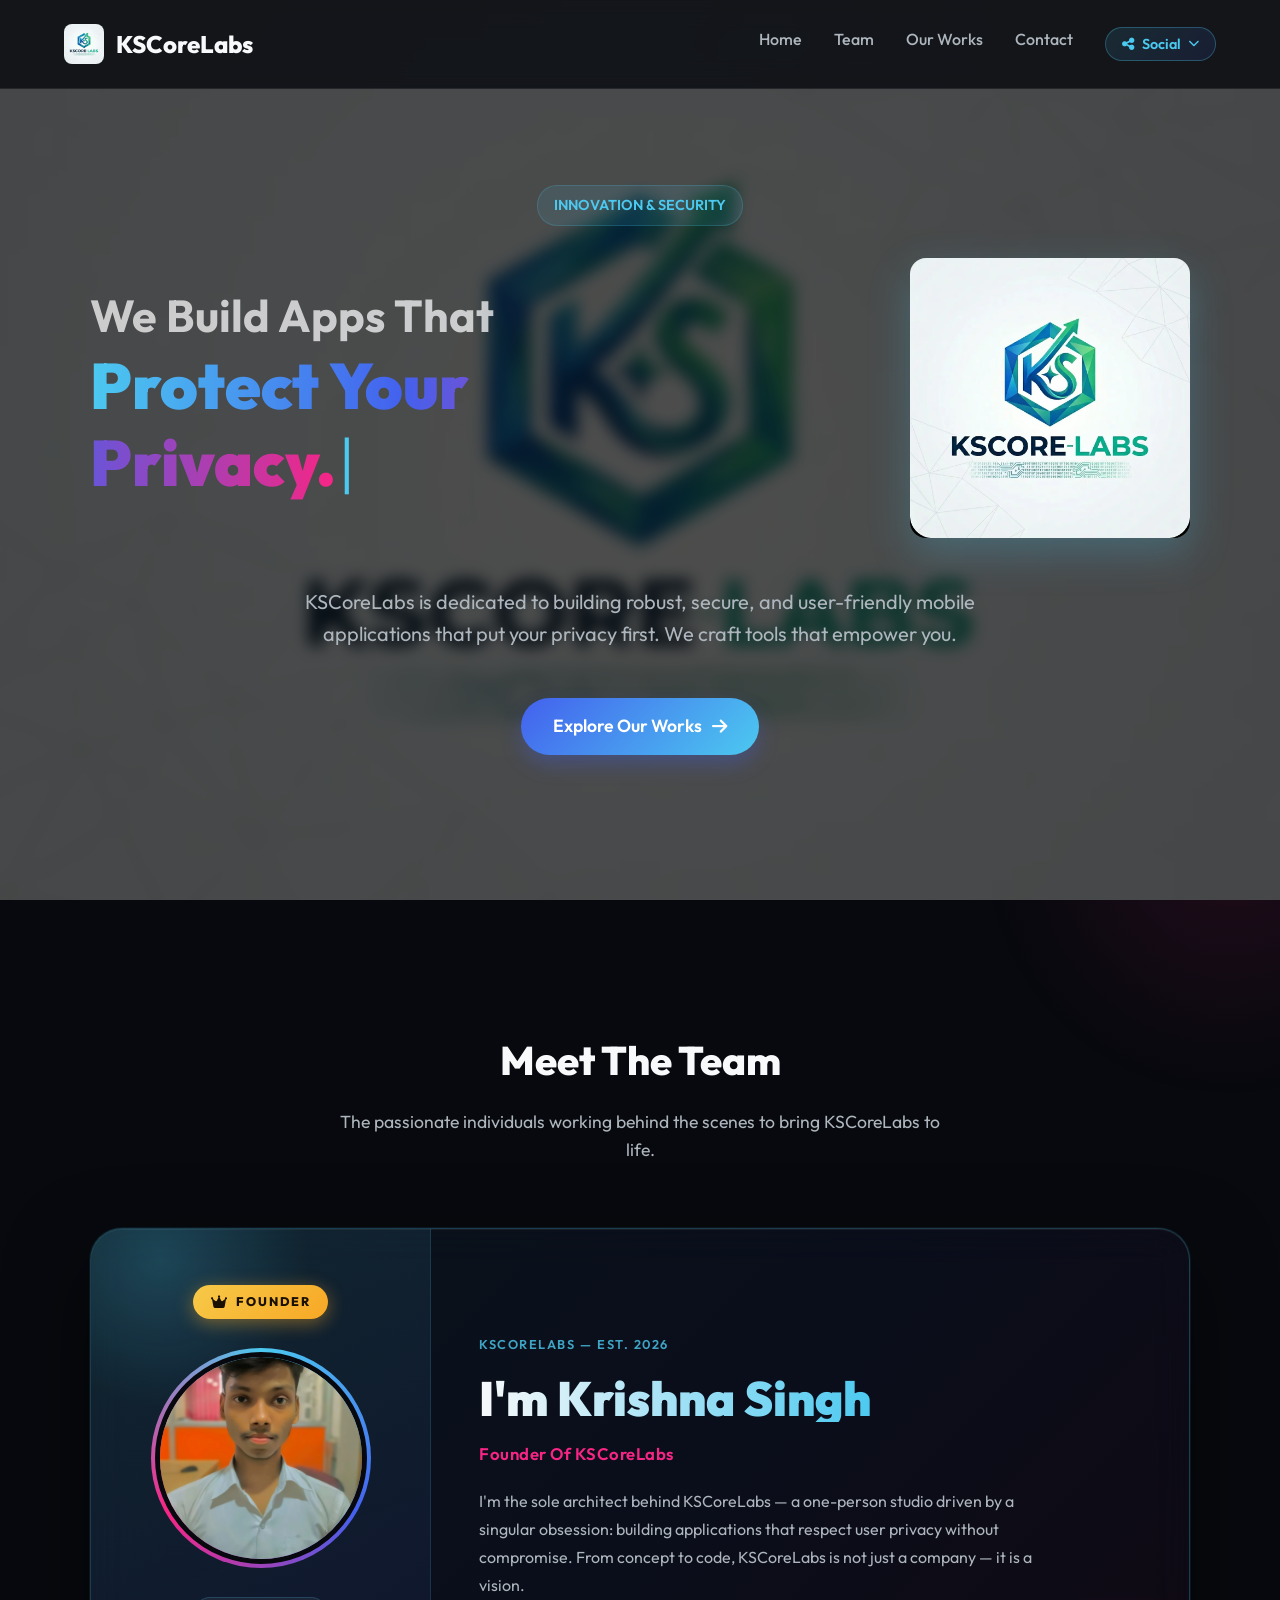
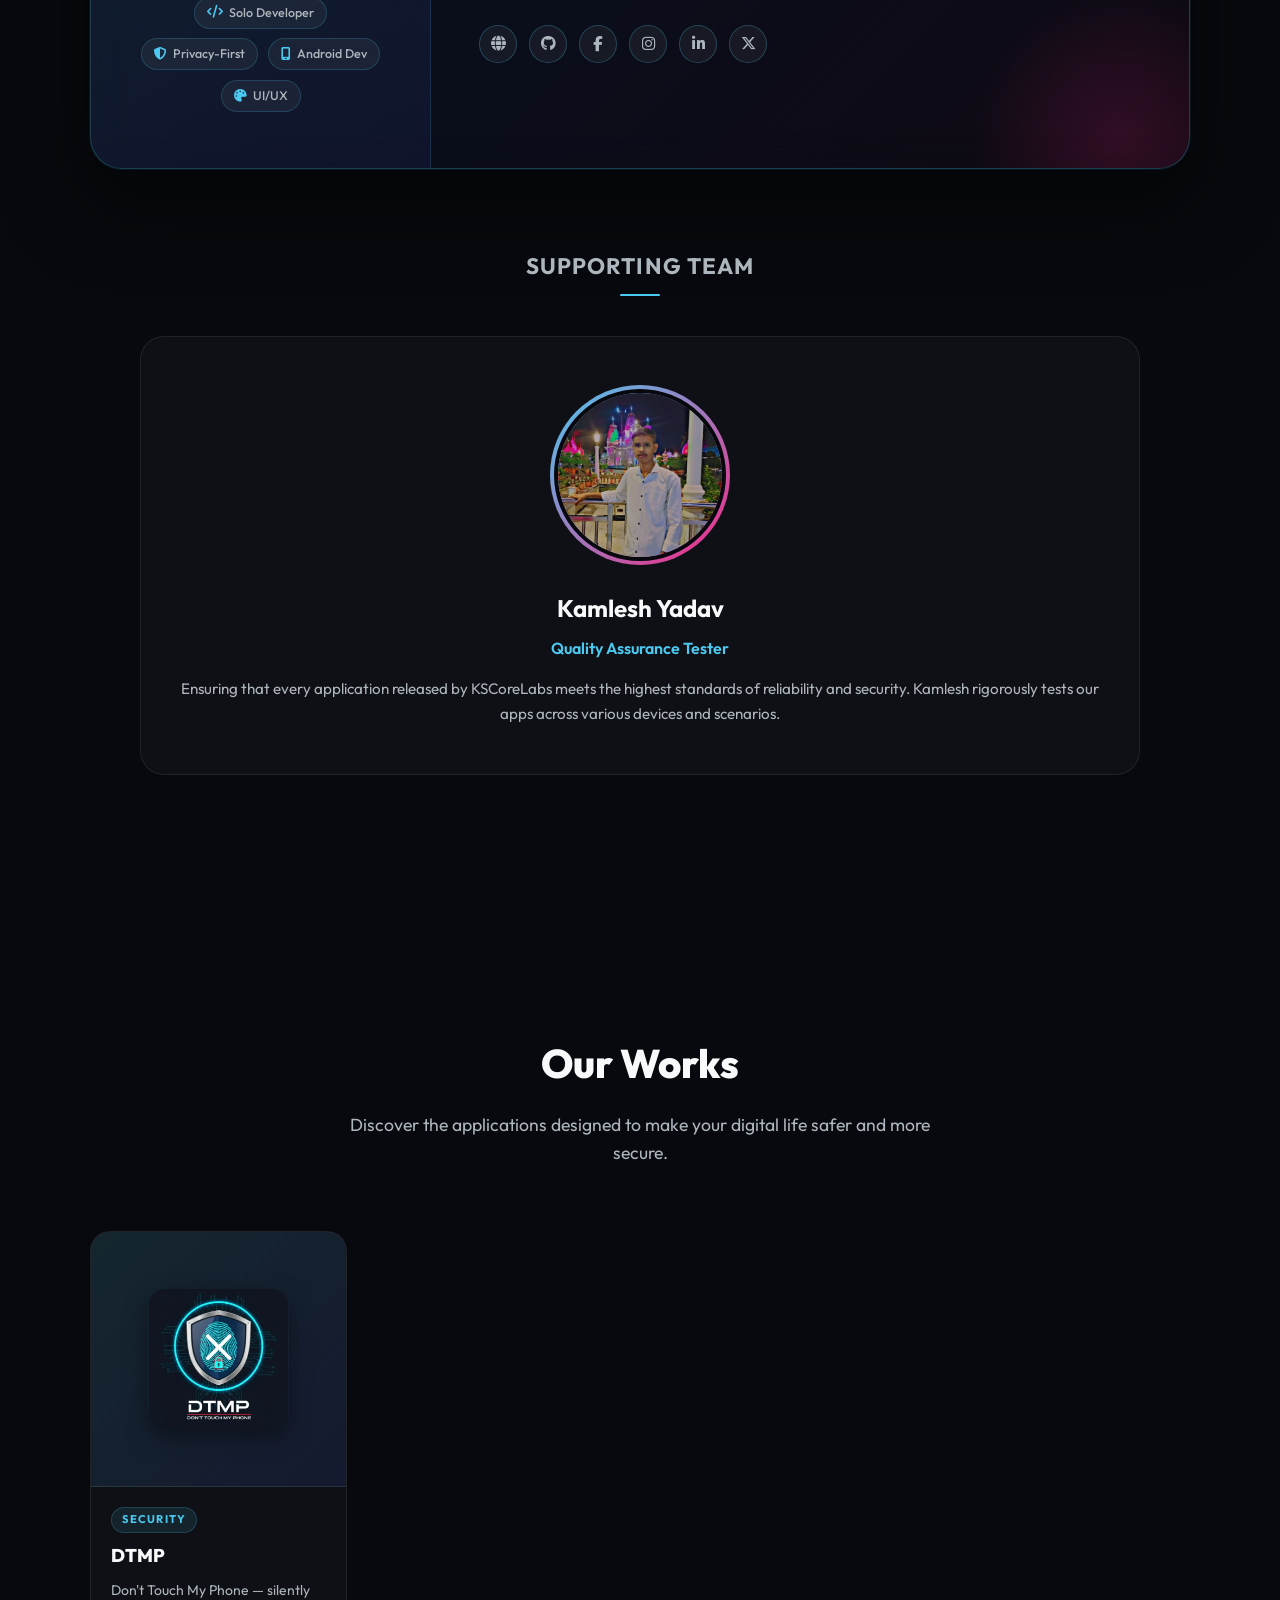
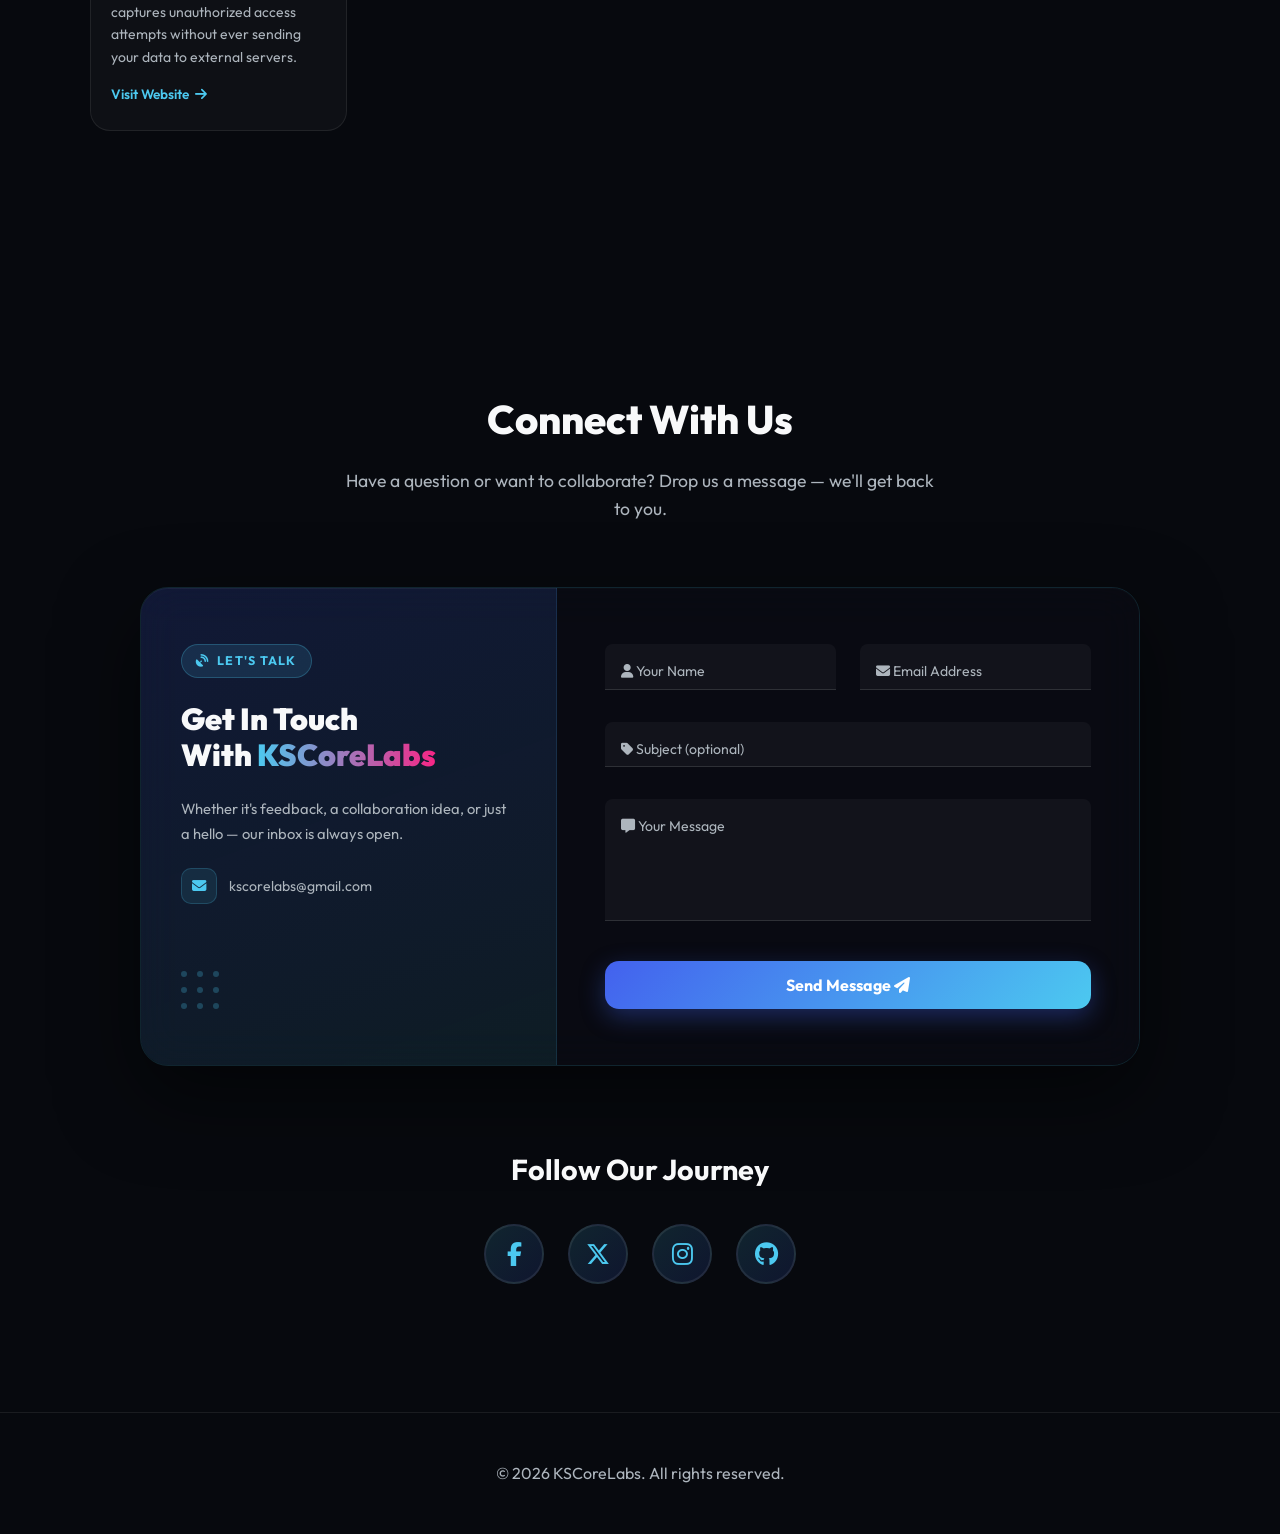
==== commit ff93d02f: "." ====
--- a/index.html
+++ b/index.html
@@ -5,24 +5,24 @@
     <meta name="viewport" content="width=device-width, initial-scale=1.0">
     <title>KSCoreLabs | Official Website</title>
     
-    <!-- Google Fonts -->
+   
     <link rel="preconnect" href="https://fonts.googleapis.com">
     <link rel="preconnect" href="https://fonts.gstatic.com" crossorigin>
     <link href="https://fonts.googleapis.com/css2?family=Inter:wght@300;400;500;600&family=Outfit:wght@400;600;800;900&display=swap" rel="stylesheet">
     
-    <!-- Font Awesome -->
-    <link rel="stylesheet" href="https://cdnjs.cloudflare.com/ajax/libs/font-awesome/6.4.0/css/all.min.css">
-    
-    <!-- CSS -->
+   
+    <link rel="stylesheet" href="https://cdnjs.cloudflare.com/ajax/libs/font-awesome/6.5.2/css/all.min.css">
+    
+    
     <link rel="stylesheet" href="style.css">
 </head>
 <body>
 
-    <!-- Background glow elements -->
+    
     <div class="bg-glow"></div>
     <div class="bg-glow-2"></div>
 
-    <!-- Navigation -->
+   
     <nav>
         <a href="#" class="logo">
             <img src="Images/IMG_20260423_155552.webp" alt="KSCoreLabs Logo">
@@ -61,7 +61,7 @@
                         </span>
                         <i class="fa-solid fa-arrow-up-right-from-square sdm-ext"></i>
                     </a>
-                    <a href="https://www.facebook.com/KrishnaSingh0006" target="_blank" class="sdm-item sdm-facebook" role="menuitem">
+                    <a href="https://www.facebook.com/SinghKrishna0006" target="_blank" class="sdm-item sdm-facebook" role="menuitem">
                         <span class="sdm-icon"><i class="fa-brands fa-facebook-f"></i></span>
                         <span class="sdm-info">
                             <span class="sdm-label">Facebook</span>
@@ -137,33 +137,38 @@
             </div>
 
             <div class="founder-info-col">
-                <div class="founder-org-label">KSCoreLabs &mdash; Est. 2026</div>
-                <h3 class="founder-name">I'm Krishna Singh</h3>
-                <p class="founder-role">Founder Of KSCoreLabs</p>
-                <p class="founder-bio">
-                    I'm the sole architect behind KSCoreLabs — a one-person studio driven by a singular obsession: building applications that respect user privacy without compromise. From concept to code, KSCoreLabs is not just a company — it is a vision.
-                </p>
-
-                <!-- Social Media Icons -->
-                <div class="founder-social">
-                    <a href="https://krishna-0006.github.io/My-Portfolio/" target="_blank" class="founder-social-icon" title="Portfolio">
-                        <i class="fa-solid fa-globe"></i>
-                    </a>
-                    <a href="https://github.com/krishna-0006" target="_blank" class="founder-social-icon" title="GitHub">
-                        <i class="fa-brands fa-github"></i>
-                    </a>
-                    <a href="https://www.facebook.com/KrishnaSingh0006" target="_blank" class="founder-social-icon" title="Facebook">
-                        <i class="fa-brands fa-facebook-f"></i>
-                    </a>
-                    <a href="https://www.instagram.com/krishna_singh.0006" target="_blank" class="founder-social-icon" title="Instagram">
-                        <i class="fa-brands fa-instagram"></i>
-                    </a>
-                    <a href="https://www.linkedin.com/profile/in/krishn-kumar-singh" target="_blank" class="founder-social-icon" title="LinkedIn">
-                        <i class="fa-brands fa-linkedin-in"></i>
-                    </a>
-                    <a href="https://x.com/KrishnaS0006" target="_blank" class="founder-social-icon" title="Twitter / X">
-                        <i class="fa-brands fa-twitter"></i>
-                    </a>
+                <video class="founder-bg-video" autoplay muted playsinline loop preload="auto">
+                    <source src="Images/Video/reveal _bg.mp4" type="video/mp4">
+                </video>
+                <div class="founder-info-content">
+                    <div class="founder-org-label">KSCoreLabs &mdash; Est. 2026</div>
+                    <h3 class="founder-name">I'm Krishna Singh</h3>
+                    <p class="founder-role">Founder Of KSCoreLabs</p>
+                    <p class="founder-bio">
+                        I'm the sole architect behind KSCoreLabs — a one-person studio driven by a singular obsession: building applications that respect user privacy without compromise. From concept to code, KSCoreLabs is not just a company — it is a vision.
+                    </p>
+
+                    <!-- Social Media Icons -->
+                    <div class="founder-social">
+                        <a href="https://krishna-0006.github.io/My-Portfolio/" target="_blank" class="founder-social-icon" title="Portfolio">
+                            <i class="fa-solid fa-globe"></i>
+                        </a>
+                        <a href="https://github.com/krishna-0006" target="_blank" class="founder-social-icon" title="GitHub">
+                            <i class="fa-brands fa-github"></i>
+                        </a>
+                        <a href="https://www.facebook.com/SinghKrishna0006" target="_blank" class="founder-social-icon" title="Facebook">
+                            <i class="fa-brands fa-facebook-f"></i>
+                        </a>
+                        <a href="https://www.instagram.com/krishna_singh.0006" target="_blank" class="founder-social-icon" title="Instagram">
+                            <i class="fa-brands fa-instagram"></i>
+                        </a>
+                        <a href="https://www.linkedin.com/profile/in/krishn-kumar-singh" target="_blank" class="founder-social-icon" title="LinkedIn">
+                            <i class="fa-brands fa-linkedin-in"></i>
+                        </a>
+                        <a href="https://x.com/SinghKrishna0006" target="_blank" class="founder-social-icon" title="Twitter / X">
+                            <i class="fa-brands fa-x-twitter"></i>
+                        </a>
+                    </div>
                 </div>
             </div>
         </div>
@@ -279,11 +284,11 @@
         <div class="social-links-container reveal" style="margin-top:5rem;">
             <h3>Follow Our Journey</h3>
             <div class="social-links">
-                <a href="https://www.facebook.com/kscorelabs" target="_blank" class="social-link" title="Facebook">
+                <a href="https://www.facebook.com/SinghKrishna0006" target="_blank" class="social-link" title="Facebook">
                     <i class="fa-brands fa-facebook-f"></i>
                 </a>
                 <a href="https://x.com/kscorelabs" target="_blank" class="social-link" title="X (Twitter)">
-                    <i class="fa-brands fa-twitter"></i>
+                    <i class="fa-brands fa-x-twitter"></i>
                 </a>
                 <a href="https://instagram.com/kscorelabs" target="_blank" class="social-link" title="Instagram">
                     <i class="fa-brands fa-instagram"></i>
--- a/style.css
+++ b/style.css
@@ -615,6 +615,8 @@
     margin-left: auto;
     margin-right: auto;
 }
+
+
 
 /* Works / Projects — compact grid cards */
 .projects-grid {
@@ -1083,6 +1085,27 @@
     display: flex;
     flex-direction: column;
     justify-content: center;
+    overflow: hidden;
+}
+
+.founder-bg-video {
+    position: absolute;
+    top: 0;
+    left: 0;
+    width: 100%;
+    height: 100%;
+    object-fit: cover;
+    z-index: 0;
+    filter: blur(4px) brightness(0.25);
+    pointer-events: none;
+    opacity: 0.8;
+}
+
+.founder-info-content {
+    position: relative;
+    z-index: 1;
+    display: flex;
+    flex-direction: column;
     gap: 1.2rem;
 }
 
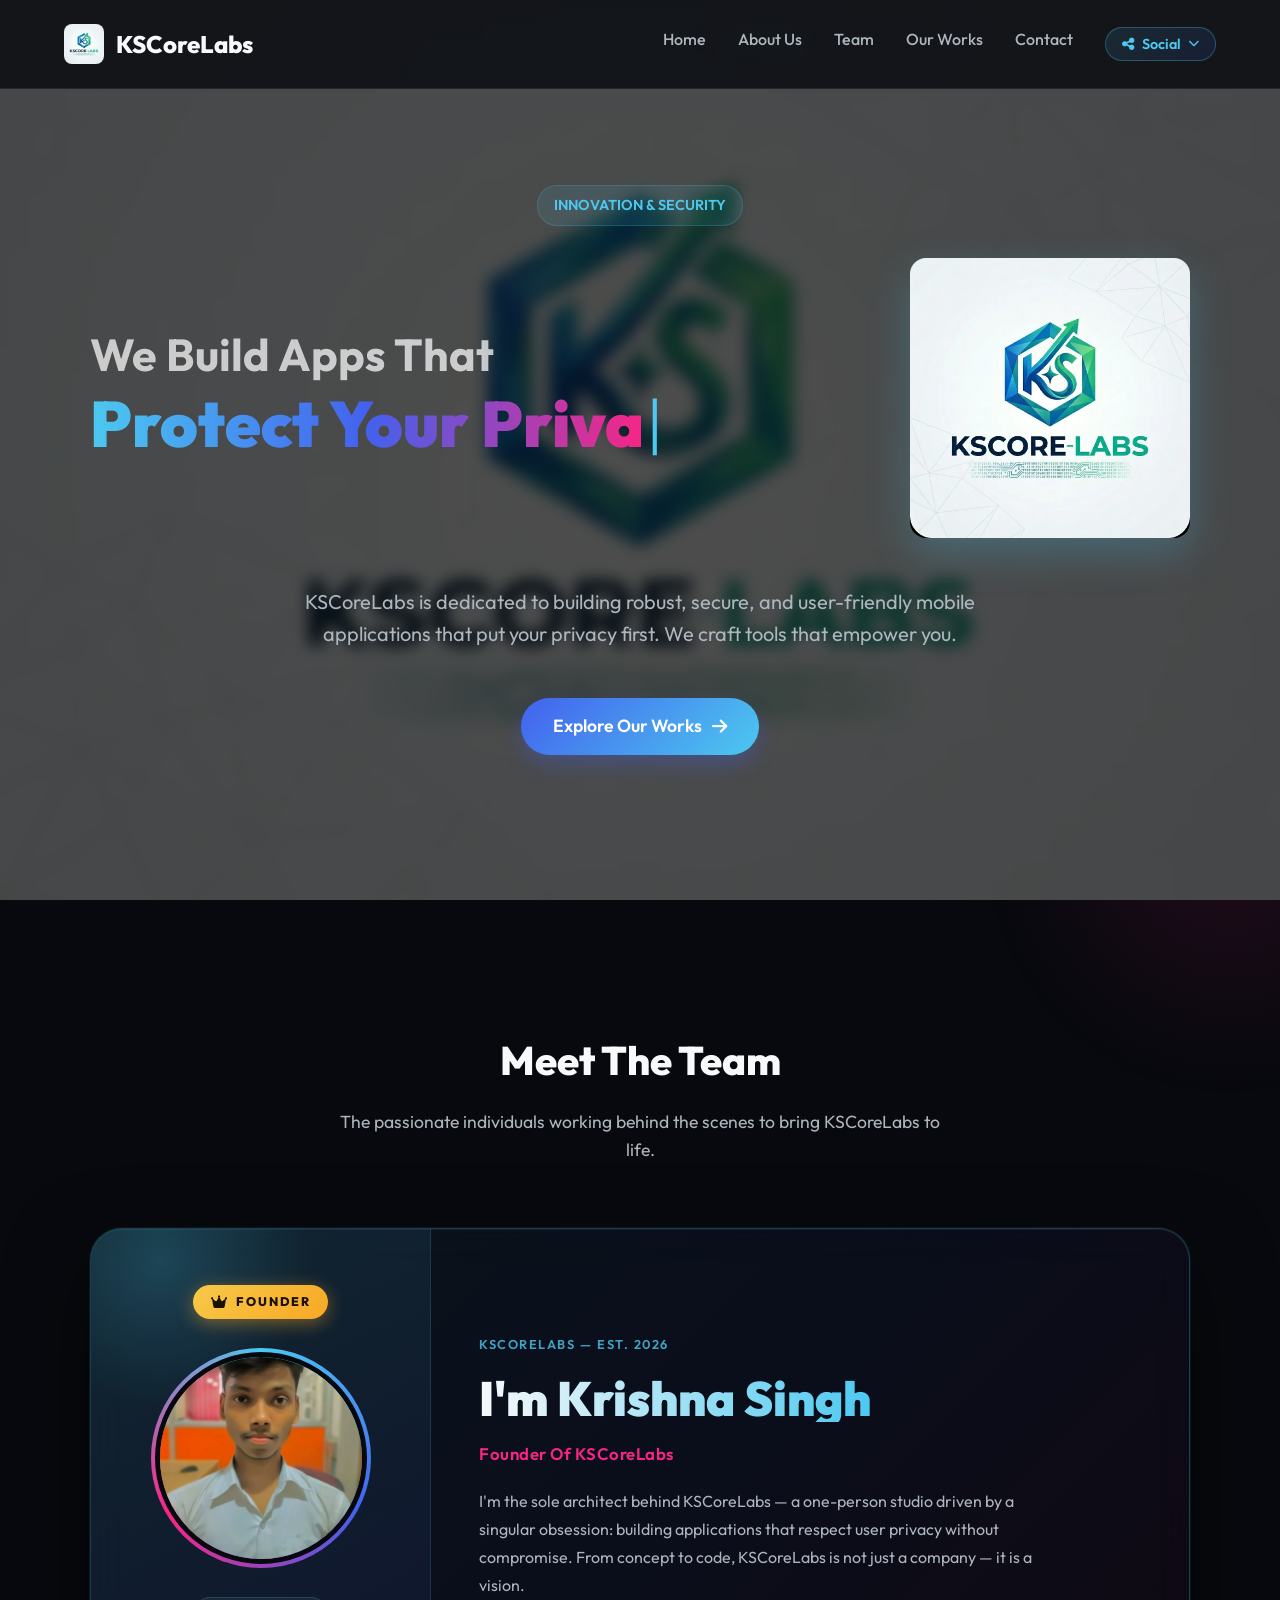
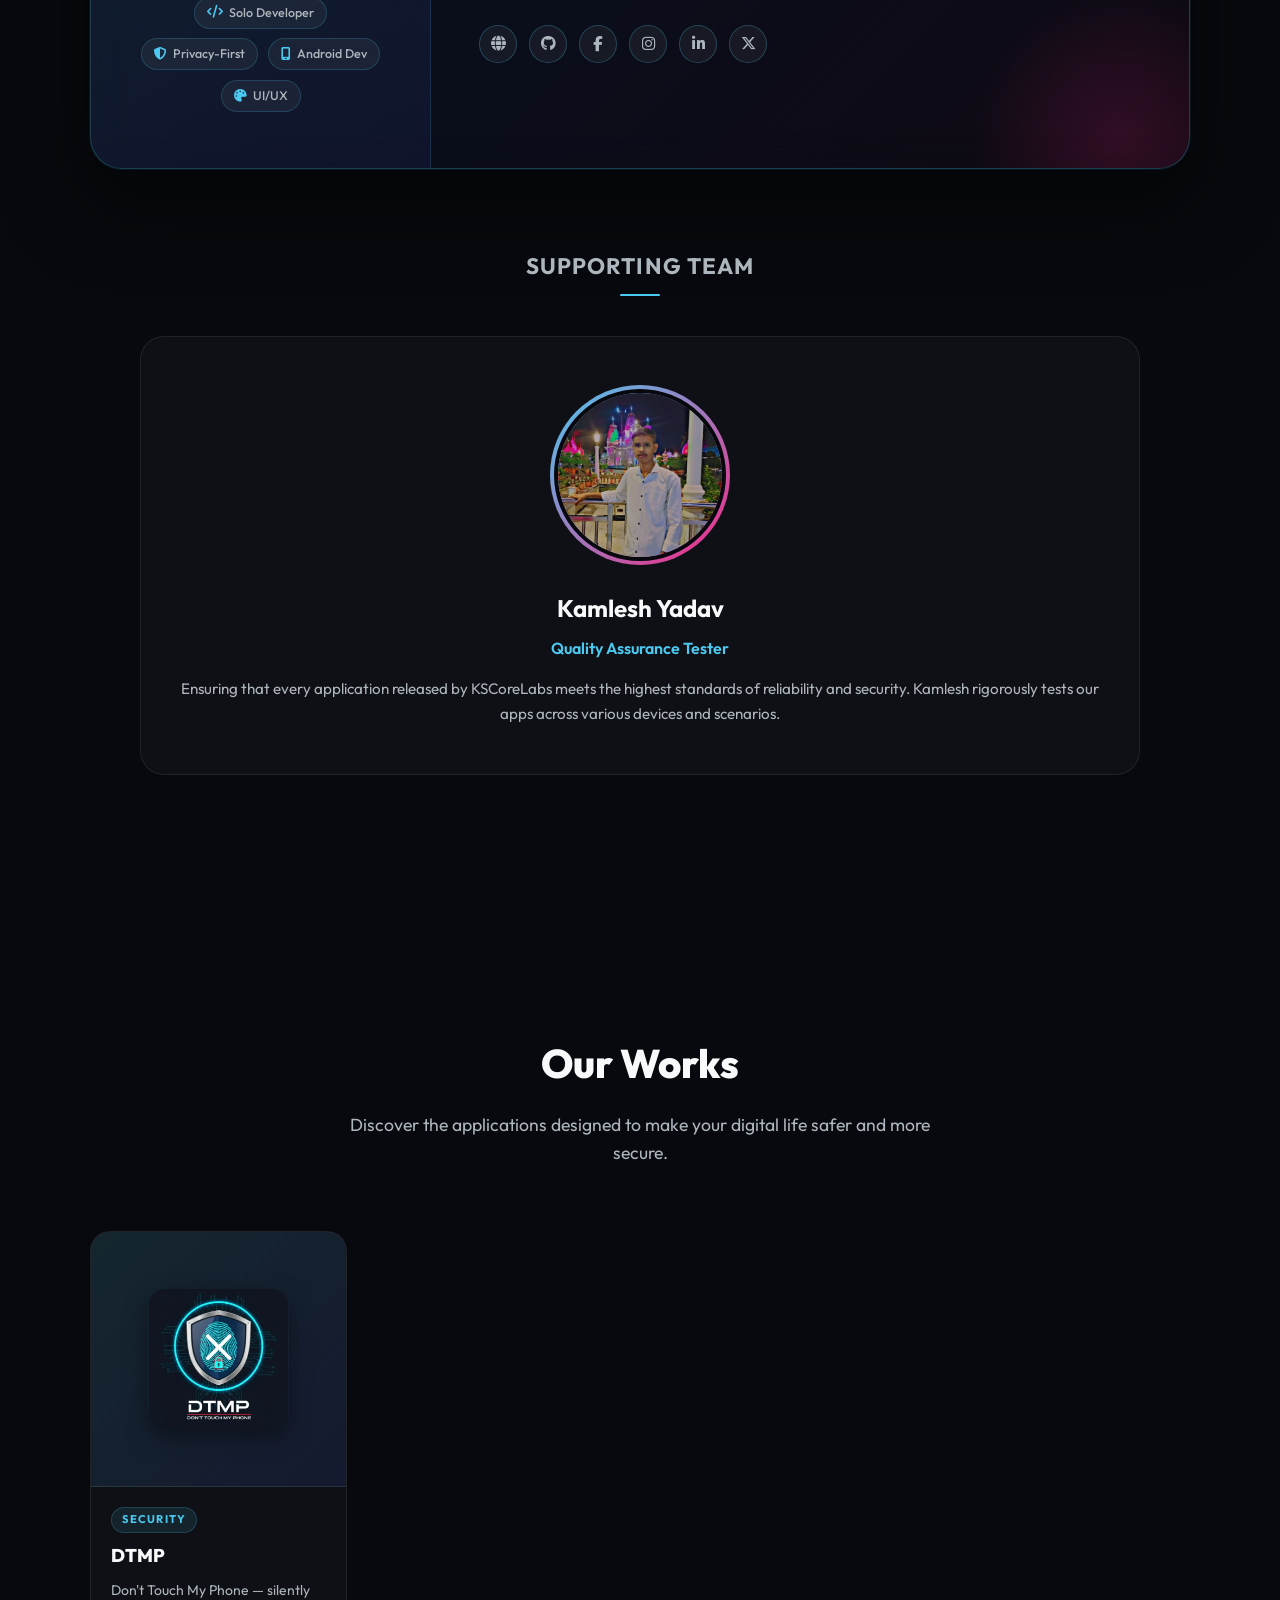
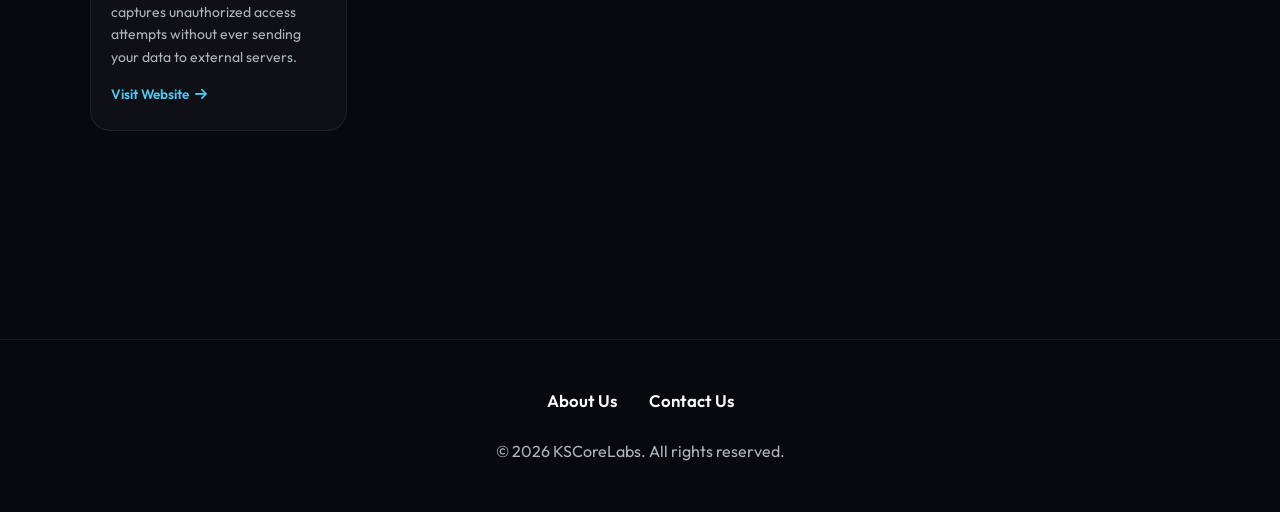
==== commit dbb2abb7: "bug fix" ====
--- a/index.html
+++ b/index.html
@@ -33,9 +33,10 @@
         </div>
         <ul class="nav-links" id="nav-links">
             <li><a href="#home">Home</a></li>
+            <li><a href="about.html">About Us</a></li>
             <li><a href="#team">Team</a></li>
             <li><a href="#works">Our Works</a></li>
-            <li><a href="#contact">Contact</a></li>
+            <li><a href="contact.html">Contact</a></li>
             <!-- Social Dropdown -->
             <li class="nav-social-dropdown" id="social-dropdown-li">
                 <button class="nav-social-btn" id="social-toggle" aria-haspopup="true" aria-expanded="false">
@@ -210,99 +211,15 @@
     </section>
 
    
-    <section id="contact">
-        <h2 class="section-title reveal">Connect With Us</h2>
-        <p class="section-subtitle reveal">Have a question or want to collaborate? Drop us a message — we'll get back to you.</p>
-
-        <!-- ── Contact Form ── -->
-        <div class="cf-wrapper reveal">
-
-            <!-- Left: info panel -->
-            <div class="cf-info">
-                <div class="cf-info-badge"><i class="fa-solid fa-satellite-dish"></i> Let's Talk</div>
-                <h3 class="cf-info-title">Get In Touch<br>With <span>KSCoreLabs</span></h3>
-                <p class="cf-info-desc">Whether it's feedback, a collaboration idea, or just a hello — our inbox is always open.</p>
-
-                <div class="cf-contact-row">
-                    <span class="cf-contact-icon"><i class="fa-solid fa-envelope"></i></span>
-                    <a href="mailto:kscorelabs@gmail.com" class="cf-contact-text">kscorelabs@gmail.com</a>
-                </div>
-
-
-                <div class="cf-decorative-dots">
-                    <span></span><span></span><span></span>
-                    <span></span><span></span><span></span>
-                    <span></span><span></span><span></span>
-                </div>
-            </div>
-
-            <!-- Right: form -->
-            <div class="cf-form-panel">
-                <form id="contact-form" novalidate>
-                    <div class="cf-field-row">
-                        <div class="cf-field">
-                            <input type="text" id="cf-name" name="name" placeholder=" " required autocomplete="off">
-                            <label for="cf-name"><i class="fa-solid fa-user"></i> Your Name</label>
-                            <span class="cf-line"></span>
-                        </div>
-                        <div class="cf-field">
-                            <input type="email" id="cf-email" name="email" placeholder=" " required autocomplete="off">
-                            <label for="cf-email"><i class="fa-solid fa-envelope"></i> Email Address</label>
-                            <span class="cf-line"></span>
-                        </div>
-                    </div>
-                    <div class="cf-field">
-                        <input type="text" id="cf-subject" name="subject" placeholder=" " autocomplete="off">
-                        <label for="cf-subject"><i class="fa-solid fa-tag"></i> Subject (optional)</label>
-                        <span class="cf-line"></span>
-                    </div>
-                    <div class="cf-field">
-                        <textarea id="cf-message" name="message" rows="5" placeholder=" " required></textarea>
-                        <label for="cf-message"><i class="fa-solid fa-message"></i> Your Message</label>
-                        <span class="cf-line"></span>
-                    </div>
-
-                    <button type="submit" class="cf-submit-btn" id="cf-submit">
-                        <span class="cf-btn-text">Send Message <i class="fa-solid fa-paper-plane"></i></span>
-                        <span class="cf-btn-loading" hidden><i class="fa-solid fa-circle-notch fa-spin"></i> Sending…</span>
-                    </button>
-
-                    <!-- Success / Error feedback -->
-                    <div class="cf-feedback cf-success" id="cf-success" hidden style="display:none">
-                        <i class="fa-solid fa-circle-check"></i>
-                        <span>Message sent! We'll get back to you soon.</span>
-                    </div>
-                    <div class="cf-feedback cf-error" id="cf-error" hidden style="display:none">
-                        <i class="fa-solid fa-triangle-exclamation"></i>
-                        <span>Something went wrong. Please try again or email us directly.</span>
-                    </div>
-                </form>
-            </div>
-        </div>
-
-        <!-- ── Existing channels ── -->
-        <div class="social-links-container reveal" style="margin-top:5rem;">
-            <h3>Follow Our Journey</h3>
-            <div class="social-links">
-                <a href="https://www.facebook.com/SinghKrishna0006" target="_blank" class="social-link" title="Facebook">
-                    <i class="fa-brands fa-facebook-f"></i>
-                </a>
-                <a href="https://x.com/kscorelabs" target="_blank" class="social-link" title="X (Twitter)">
-                    <i class="fa-brands fa-x-twitter"></i>
-                </a>
-                <a href="https://instagram.com/kscorelabs" target="_blank" class="social-link" title="Instagram">
-                    <i class="fa-brands fa-instagram"></i>
-                </a>
-                <a href="https://github.com/kscorelabs" target="_blank" class="social-link" title="GitHub">
-                    <i class="fa-brands fa-github"></i>
-                </a>
-            </div>
-        </div>
-    </section>
-
-    
-    <footer>
-        <p>&copy; 2026 KSCoreLabs. All rights reserved.</p>
+
+
+    
+    <footer style="text-align: center; padding: 3rem 0; border-top: 1px solid var(--border); margin-top: 5rem; display: flex; flex-direction: column; align-items: center; gap: 1.5rem;">
+        <div style="display: flex; gap: 2rem; justify-content: center;">
+            <a href="about.html" style="color: var(--text-main); text-decoration: none; font-weight: 600; font-size: 1.05rem; transition: color 0.3s;" onmouseover="this.style.color='var(--primary)'" onmouseout="this.style.color='var(--text-main)'">About Us</a>
+            <a href="contact.html" style="color: var(--text-main); text-decoration: none; font-weight: 600; font-size: 1.05rem; transition: color 0.3s;" onmouseover="this.style.color='var(--primary)'" onmouseout="this.style.color='var(--text-main)'">Contact Us</a>
+        </div>
+        <p style="color: var(--text-muted);">&copy; 2026 KSCoreLabs. All rights reserved.</p>
     </footer>
 
    
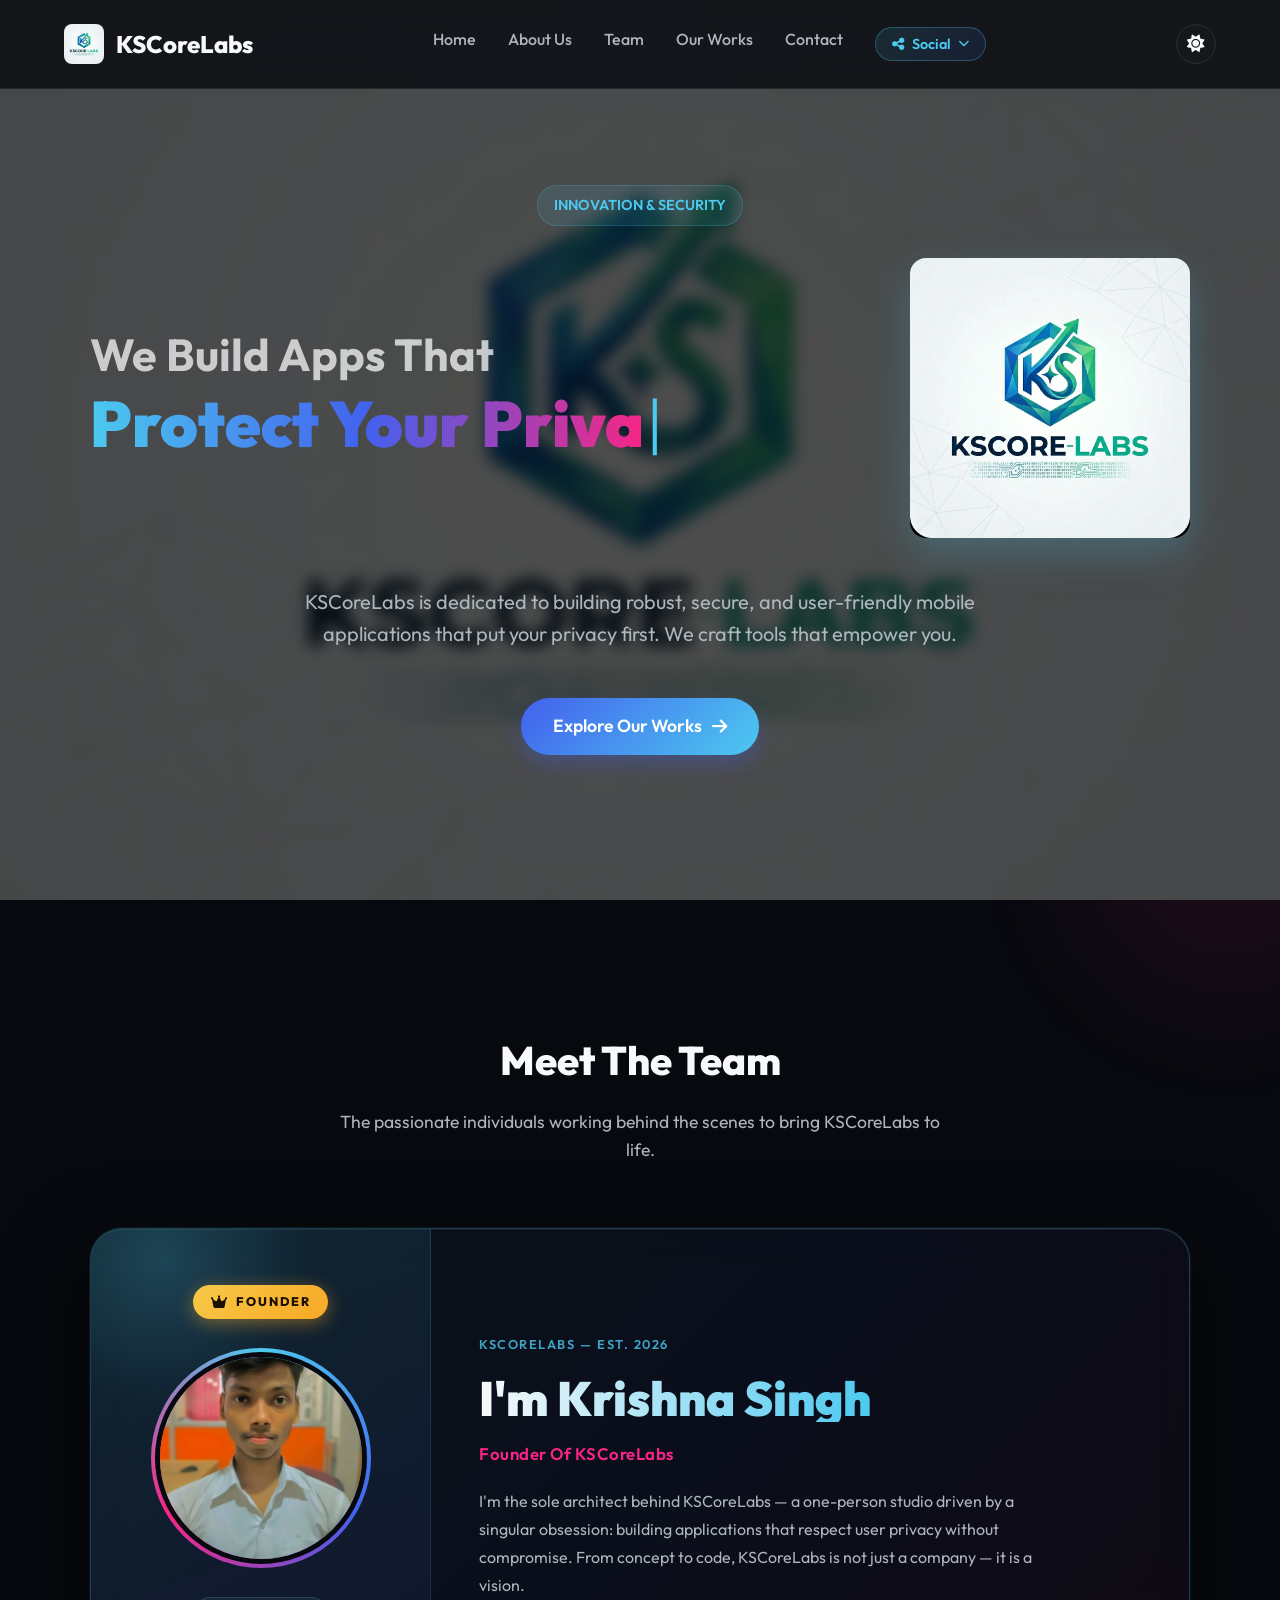
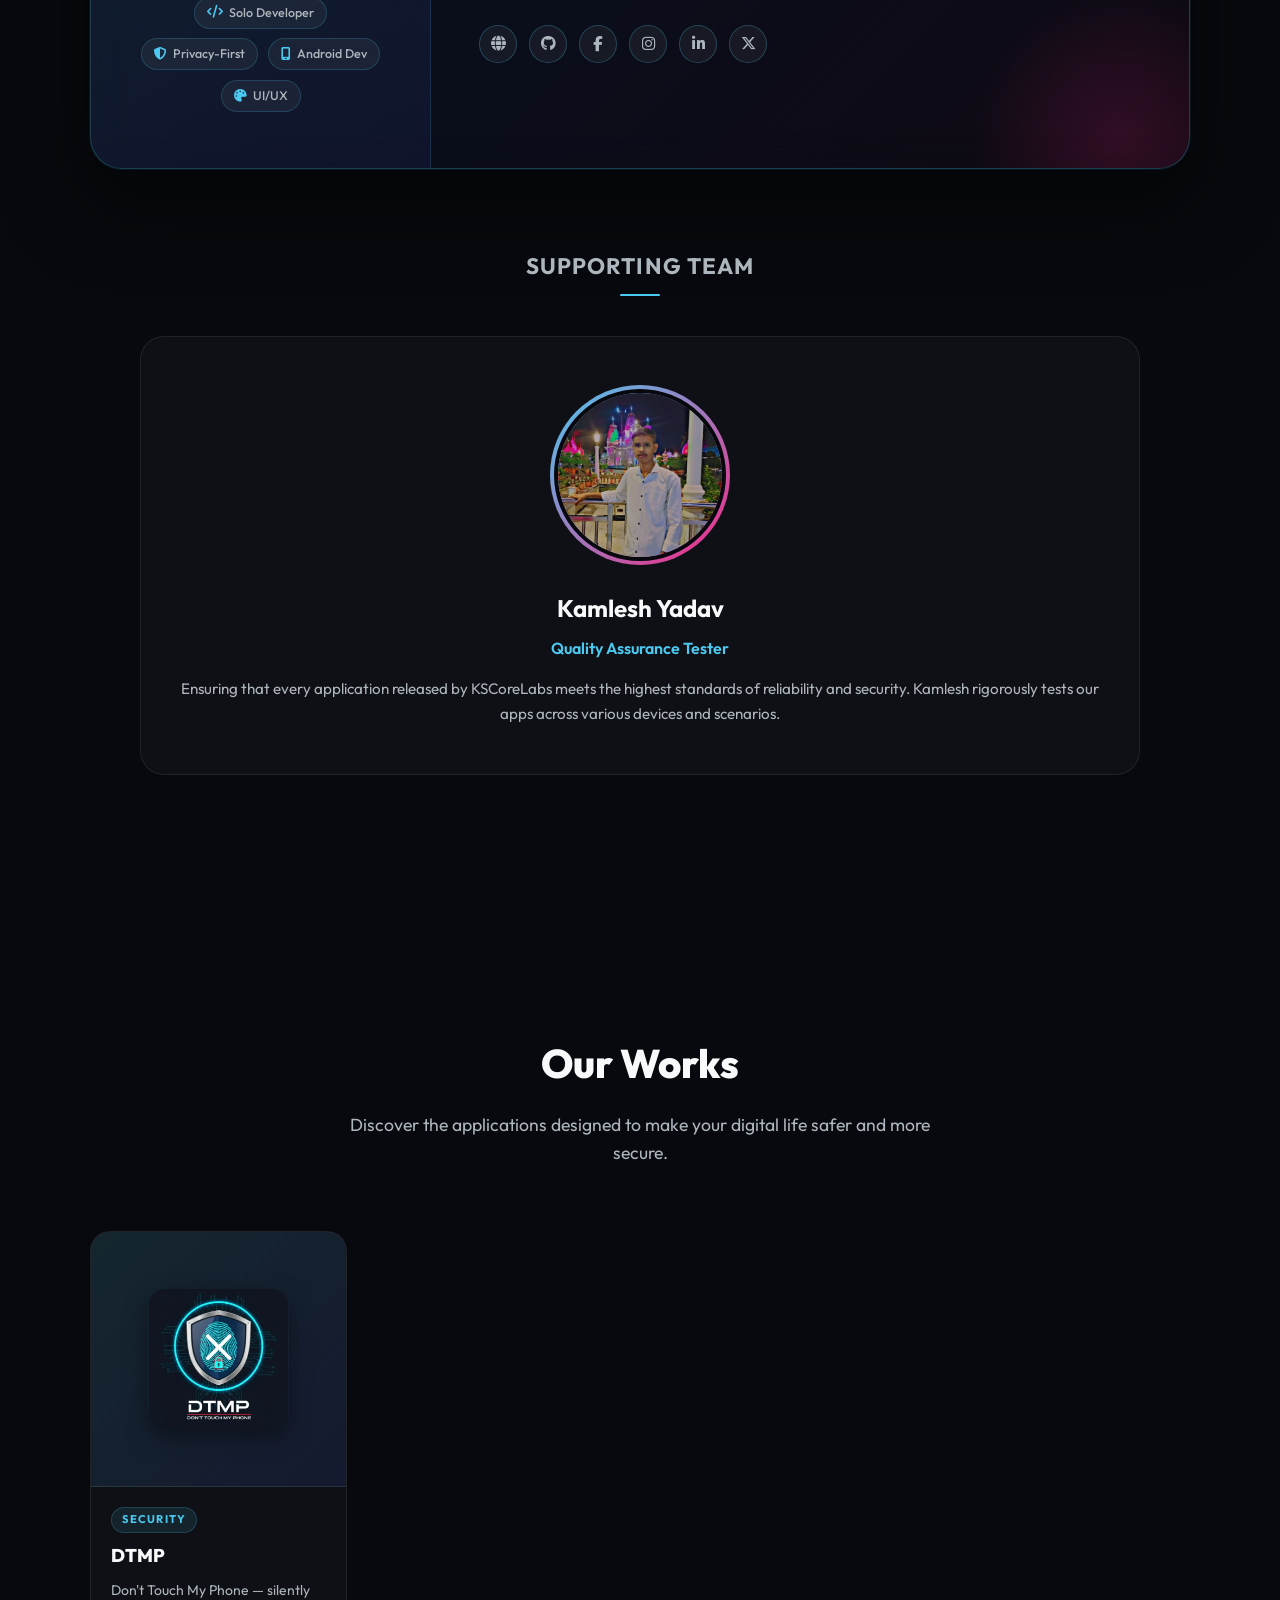
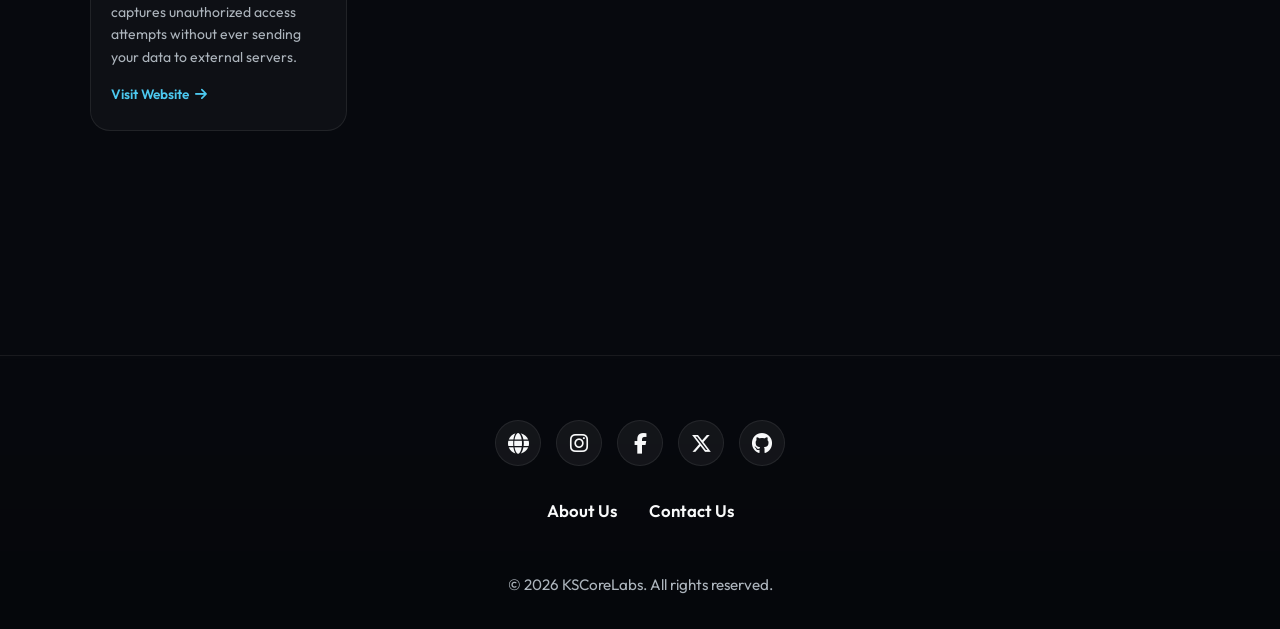
==== commit 5c51dfbe: "." ====
--- a/index.html
+++ b/index.html
@@ -28,9 +28,6 @@
             <img src="Images/IMG_20260423_155552.webp" alt="KSCoreLabs Logo">
             KSCoreLabs
         </a>
-        <div class="mobile-menu-btn" id="menu-btn">
-            <i class="fa-solid fa-bars"></i>
-        </div>
         <ul class="nav-links" id="nav-links">
             <li><a href="#home">Home</a></li>
             <li><a href="about.html">About Us</a></li>
@@ -89,6 +86,19 @@
                 </div>
             </li>
         </ul>
+        <div class="nav-actions" style="display: flex; align-items: center; gap: 15px;">
+            <!-- Theme Toggle -->
+            <div class="nav-theme-toggle">
+                <button class="theme-toggle-btn theme-toggle" aria-label="Toggle Theme">
+                    <i class="fa-solid fa-sun sun-icon"></i>
+                    <i class="fa-solid fa-moon moon-icon"></i>
+                </button>
+            </div>
+            <div class="mobile-menu-btn" id="menu-btn">
+                <i class="fa-solid fa-bars"></i>
+            </div>
+        </div>
+
     </nav>
 
     <!-- Hero Section -->
@@ -166,7 +176,7 @@
                         <a href="https://www.linkedin.com/profile/in/krishn-kumar-singh" target="_blank" class="founder-social-icon" title="LinkedIn">
                             <i class="fa-brands fa-linkedin-in"></i>
                         </a>
-                        <a href="https://x.com/SinghKrishna0006" target="_blank" class="founder-social-icon" title="Twitter / X">
+                        <a href="https://x.com/SinghKrishna006" target="_blank" class="founder-social-icon" title="Twitter / X">
                             <i class="fa-brands fa-x-twitter"></i>
                         </a>
                     </div>
@@ -214,12 +224,22 @@
 
 
     
-    <footer style="text-align: center; padding: 3rem 0; border-top: 1px solid var(--border); margin-top: 5rem; display: flex; flex-direction: column; align-items: center; gap: 1.5rem;">
-        <div style="display: flex; gap: 2rem; justify-content: center;">
-            <a href="about.html" style="color: var(--text-main); text-decoration: none; font-weight: 600; font-size: 1.05rem; transition: color 0.3s;" onmouseover="this.style.color='var(--primary)'" onmouseout="this.style.color='var(--text-main)'">About Us</a>
-            <a href="contact.html" style="color: var(--text-main); text-decoration: none; font-weight: 600; font-size: 1.05rem; transition: color 0.3s;" onmouseover="this.style.color='var(--primary)'" onmouseout="this.style.color='var(--text-main)'">Contact Us</a>
-        </div>
-        <p style="color: var(--text-muted);">&copy; 2026 KSCoreLabs. All rights reserved.</p>
+    <footer class="site-footer">
+        
+        <div class="footer-socials-centered">
+            <a href="https://kscorelabs.github.io/" target="_blank" class="fs-icon website" title="Official Website"><i class="fa-solid fa-globe"></i></a>
+            <a href="https://instagram.com/kscorelabs" target="_blank" class="fs-icon insta" title="Instagram"><i class="fa-brands fa-instagram"></i></a>
+            <a href="https://www.facebook.com/SinghKrishna0006" target="_blank" class="fs-icon facebook" title="Facebook"><i class="fa-brands fa-facebook-f"></i></a>
+            <a href="https://x.com/kscorelabs" target="_blank" class="fs-icon twitter" title="Twitter / X"><i class="fa-brands fa-x-twitter"></i></a>
+            <a href="https://github.com/kscorelabs" target="_blank" class="fs-icon github" title="GitHub"><i class="fa-brands fa-github"></i></a>
+        </div>
+
+        <div class="footer-links-centered">
+            <a href="about.html"target="_blank">About Us</a>
+            <a href="contact.html"target="_blank">Contact Us</a>
+        </div>
+        
+        <p class="footer-bottom-text">&copy; 2026 KSCoreLabs. All rights reserved.</p>
     </footer>
 
    
--- a/style.css
+++ b/style.css
@@ -1734,3 +1734,189 @@
         padding: 2rem;
     }
 }
+
+/* ============================================================
+   LIGHT THEME 
+   ============================================================ */
+[data-theme="light"] {
+    --bg-dark: #f2f5f9;
+    --bg-card: rgba(255, 255, 255, 0.7);
+    --primary: #0077b6;
+    --secondary: #03045e;
+    --accent: #d90429;
+    --text-main: #1a1e29;
+    --text-muted: #5a6270;
+    --border: rgba(0, 0, 0, 0.1);
+}
+
+[data-theme="light"] nav {
+    background: rgba(242, 245, 249, 0.85);
+    border-bottom: 1px solid rgba(0,0,0,0.1);
+}
+
+[data-theme="light"] .social-dropdown-menu {
+    background: rgba(255, 255, 255, 0.95);
+    border: 1px solid rgba(0, 119, 182, 0.18);
+    box-shadow: 0 20px 60px rgba(0,0,0,0.1);
+}
+
+[data-theme="light"] .hero::before {
+    filter: blur(8px) brightness(0.85);
+}
+
+[data-theme="light"] .bg-glow,
+[data-theme="light"] .bg-glow-2 {
+    opacity: 0.6;
+}
+
+[data-theme="light"] .project-card {
+    background: rgba(255, 255, 255, 0.6);
+}
+
+/* Theme Toggle Button */
+.nav-theme-toggle {
+    display: flex;
+    align-items: center;
+    margin-left: 10px;
+}
+
+.theme-toggle-btn {
+    background: rgba(255, 255, 255, 0.05);
+    border: 1px solid var(--border);
+    color: var(--text-main);
+    font-size: 1.1rem;
+    cursor: pointer;
+    display: flex;
+    align-items: center;
+    justify-content: center;
+    width: 40px;
+    height: 40px;
+    border-radius: 50%;
+    transition: all 0.3s cubic-bezier(0.4, 0, 0.2, 1);
+    backdrop-filter: blur(5px);
+}
+
+.theme-toggle-btn:hover {
+    background: rgba(76, 201, 240, 0.1);
+    border-color: var(--primary);
+    transform: rotate(15deg) scale(1.1);
+    color: var(--primary);
+    box-shadow: 0 0 15px rgba(76, 201, 240, 0.3);
+}
+
+[data-theme="light"] .theme-toggle-btn {
+    background: rgba(0, 0, 0, 0.05);
+    box-shadow: inset 0 2px 4px rgba(0,0,0,0.05);
+}
+
+.theme-toggle-btn .moon-icon {
+    display: none;
+}
+
+[data-theme="light"] .theme-toggle-btn .sun-icon {
+    display: none;
+}
+
+[data-theme="light"] .theme-toggle-btn .moon-icon {
+    display: block;
+}
+
+/* ============================================================
+   MODERN FOOTER
+   ============================================================ */
+.site-footer {
+    border-top: 1px solid var(--border);
+    margin-top: 6rem;
+    padding: 4rem 5% 2rem;
+    background: linear-gradient(180deg, transparent 0%, rgba(0, 0, 0, 0.2) 100%);
+    position: relative;
+    z-index: 10;
+    display: flex;
+    flex-direction: column;
+    align-items: center;
+    text-align: center;
+    gap: 2rem;
+}
+
+[data-theme="light"] .site-footer {
+    background: linear-gradient(180deg, transparent 0%, rgba(0, 0, 0, 0.03) 100%);
+}
+
+.footer-logo-centered {
+    display: inline-block;
+    transition: transform 0.3s ease;
+}
+
+.footer-logo-centered:hover {
+    transform: scale(1.05);
+}
+
+.footer-logo-centered img {
+    height: 55px;
+    border-radius: 12px;
+    box-shadow: 0 8px 25px rgba(76, 201, 240, 0.25);
+}
+
+.footer-socials-centered {
+    display: flex;
+    flex-wrap: wrap;
+    justify-content: center;
+    gap: 15px;
+}
+
+.fs-icon {
+    width: 46px;
+    height: 46px;
+    border-radius: 50%;
+    display: flex;
+    align-items: center;
+    justify-content: center;
+    font-size: 1.3rem;
+    color: var(--text-main);
+    background: rgba(255, 255, 255, 0.05);
+    border: 1px solid var(--border);
+    text-decoration: none;
+    transition: all 0.3s cubic-bezier(0.4, 0, 0.2, 1);
+}
+
+[data-theme="light"] .fs-icon {
+    background: rgba(0, 0, 0, 0.03);
+}
+
+.fs-icon:hover {
+    transform: translateY(-5px);
+}
+
+.fs-icon.website:hover { background: rgba(76,201,240,0.15); color: var(--primary); border-color: var(--primary); box-shadow: 0 5px 15px rgba(76,201,240,0.3); }
+.fs-icon.insta:hover { background: rgba(228,64,95,0.15); color: #e4405f; border-color: #e4405f; box-shadow: 0 5px 15px rgba(228,64,95,0.3); }
+.fs-icon.facebook:hover { background: rgba(24,119,242,0.15); color: #1877f2; border-color: #1877f2; box-shadow: 0 5px 15px rgba(24,119,242,0.3); }
+.fs-icon.twitter:hover { background: rgba(255,255,255,0.1); color: #fff; border-color: rgba(255,255,255,0.5); box-shadow: 0 5px 15px rgba(255,255,255,0.2); }
+.fs-icon.github:hover { background: rgba(255,255,255,0.1); color: #c9d1d9; border-color: rgba(255,255,255,0.5); box-shadow: 0 5px 15px rgba(255,255,255,0.1); }
+
+[data-theme="light"] .fs-icon.twitter:hover { background: rgba(0,0,0,0.1); color: #000; border-color: rgba(0,0,0,0.5); }
+[data-theme="light"] .fs-icon.github:hover { background: rgba(0,0,0,0.1); color: #24292e; border-color: rgba(0,0,0,0.5); }
+
+.footer-links-centered {
+    display: flex;
+    gap: 2rem;
+    justify-content: center;
+    flex-wrap: wrap;
+}
+
+.footer-links-centered a {
+    color: var(--text-main);
+    text-decoration: none;
+    font-weight: 600;
+    font-size: 1.05rem;
+    transition: color 0.3s;
+}
+
+.footer-links-centered a:hover {
+    color: var(--primary);
+}
+
+.footer-bottom-text {
+    color: var(--text-muted);
+    font-size: 0.95rem;
+    margin-top: 1rem;
+}
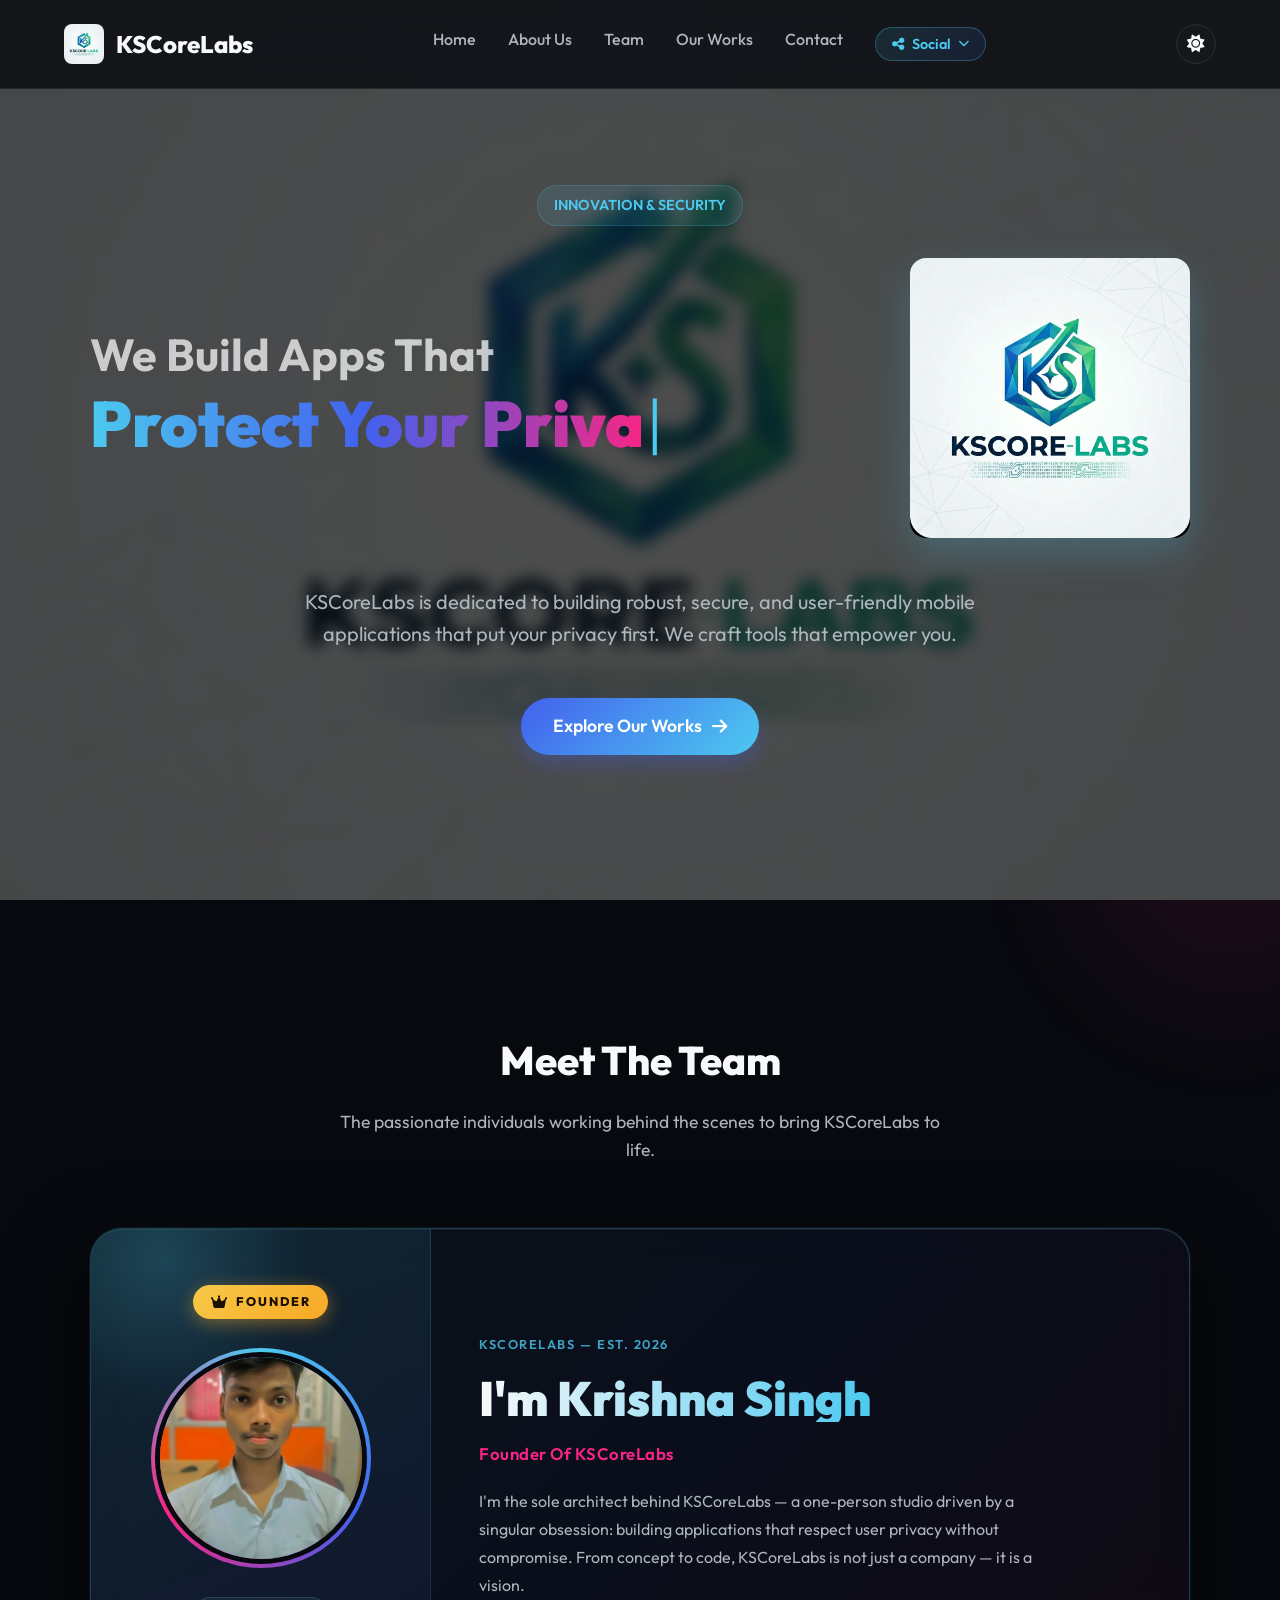
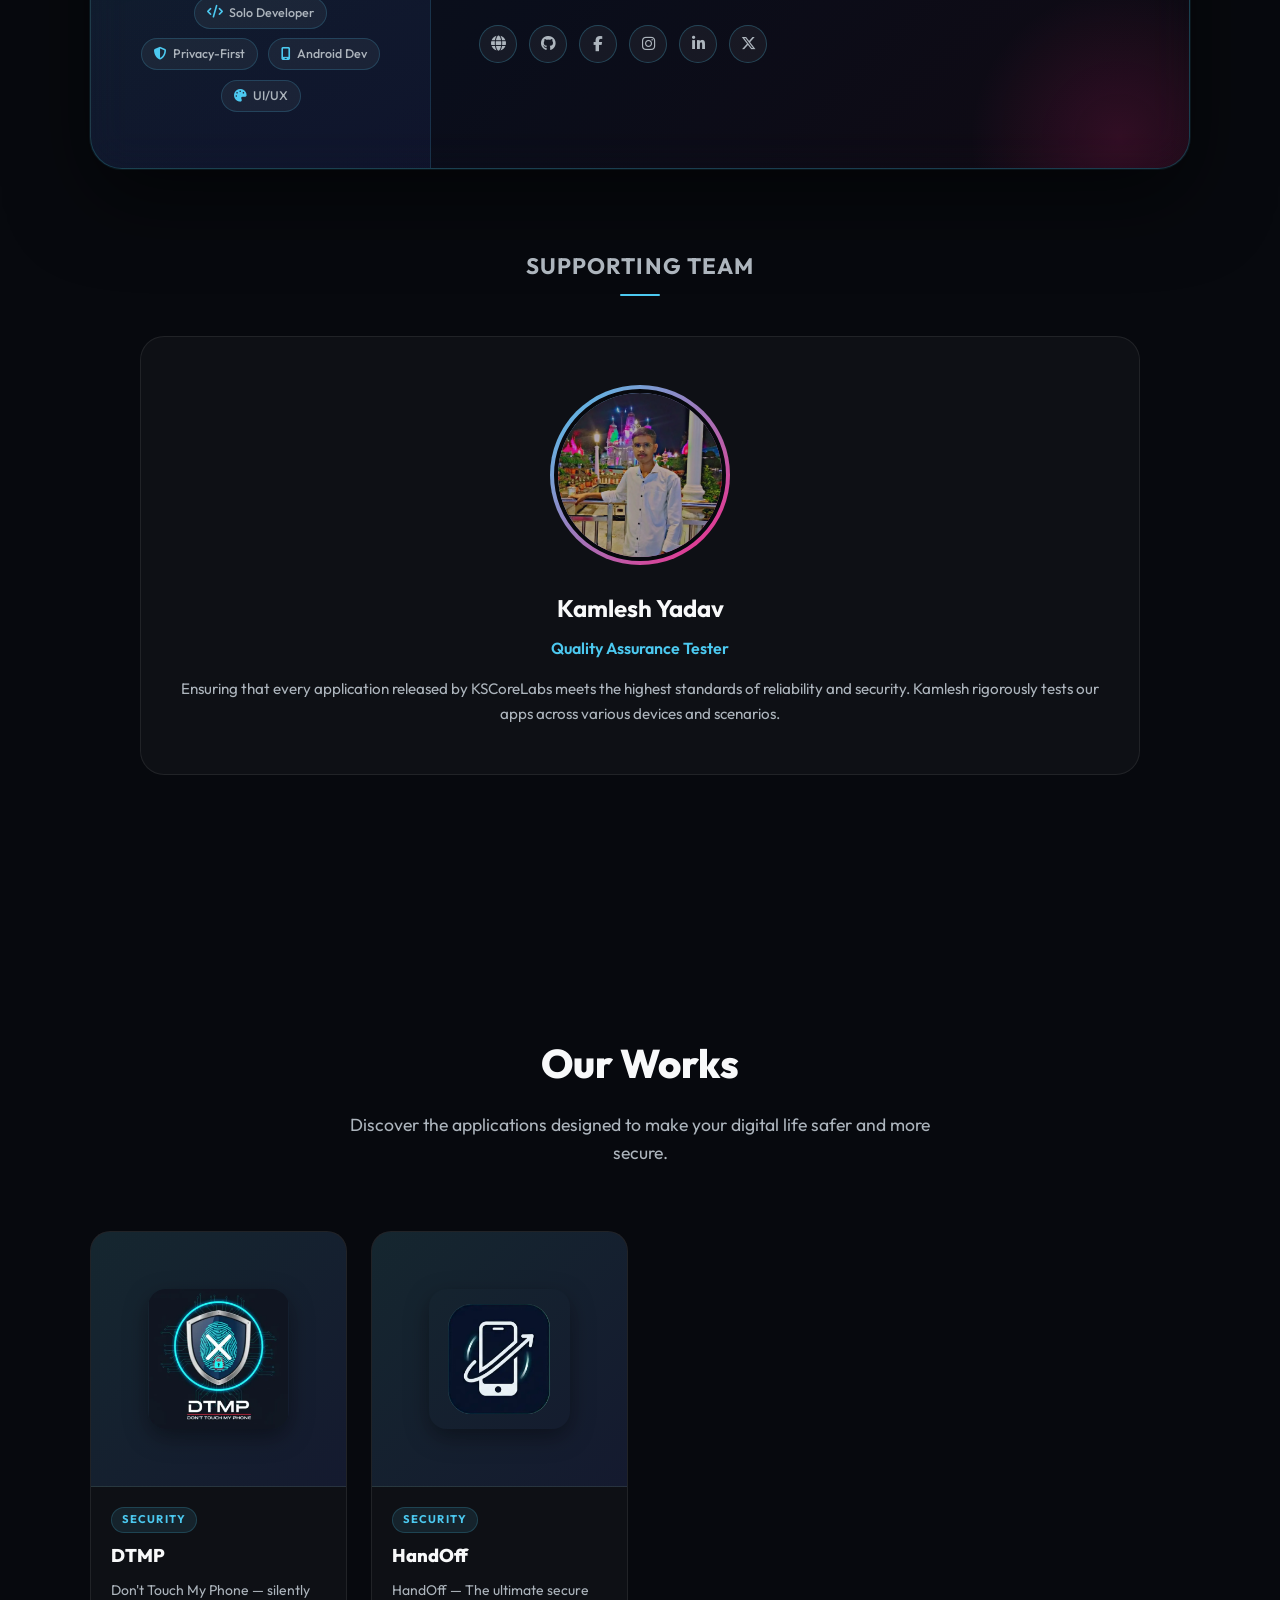
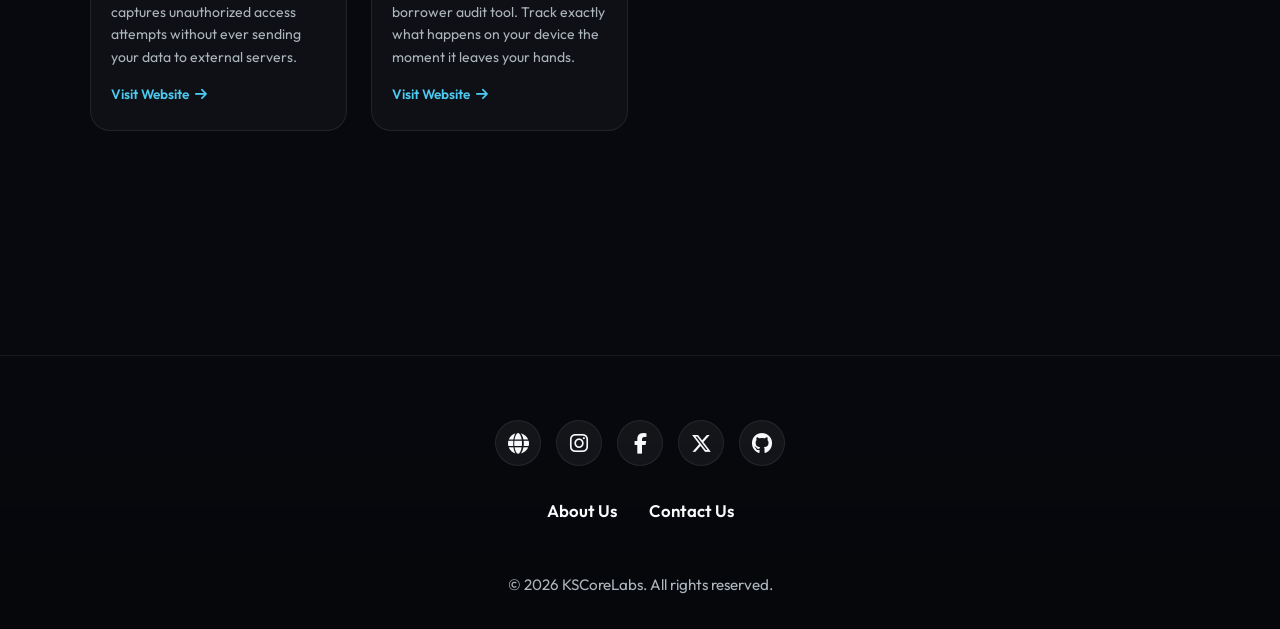
==== commit c1ffe9f1: "." ====
--- a/index.html
+++ b/index.html
@@ -217,6 +217,20 @@
                     </a>
                 </div>
             </div>
+
+            <div class="project-card reveal">
+                <div class="project-card-img">
+                    <img src="Images/Projectimage/handoff-logo.webp" alt="HandOff App Logo">
+                </div>
+                <div class="project-card-body">
+                    <span class="project-tag">Security</span>
+                    <h3>HandOff</h3>
+                    <p>HandOff — The ultimate secure borrower audit tool. Track exactly what happens on your device the moment it leaves your hands.</p>
+                    <a href="https://kscorelabs.github.io/handoff/" target="_blank" class="project-link">
+                        Visit Website <i class="fa-solid fa-arrow-right"></i>
+                    </a>
+                </div>
+            </div>
         </div>
     </section>
 
